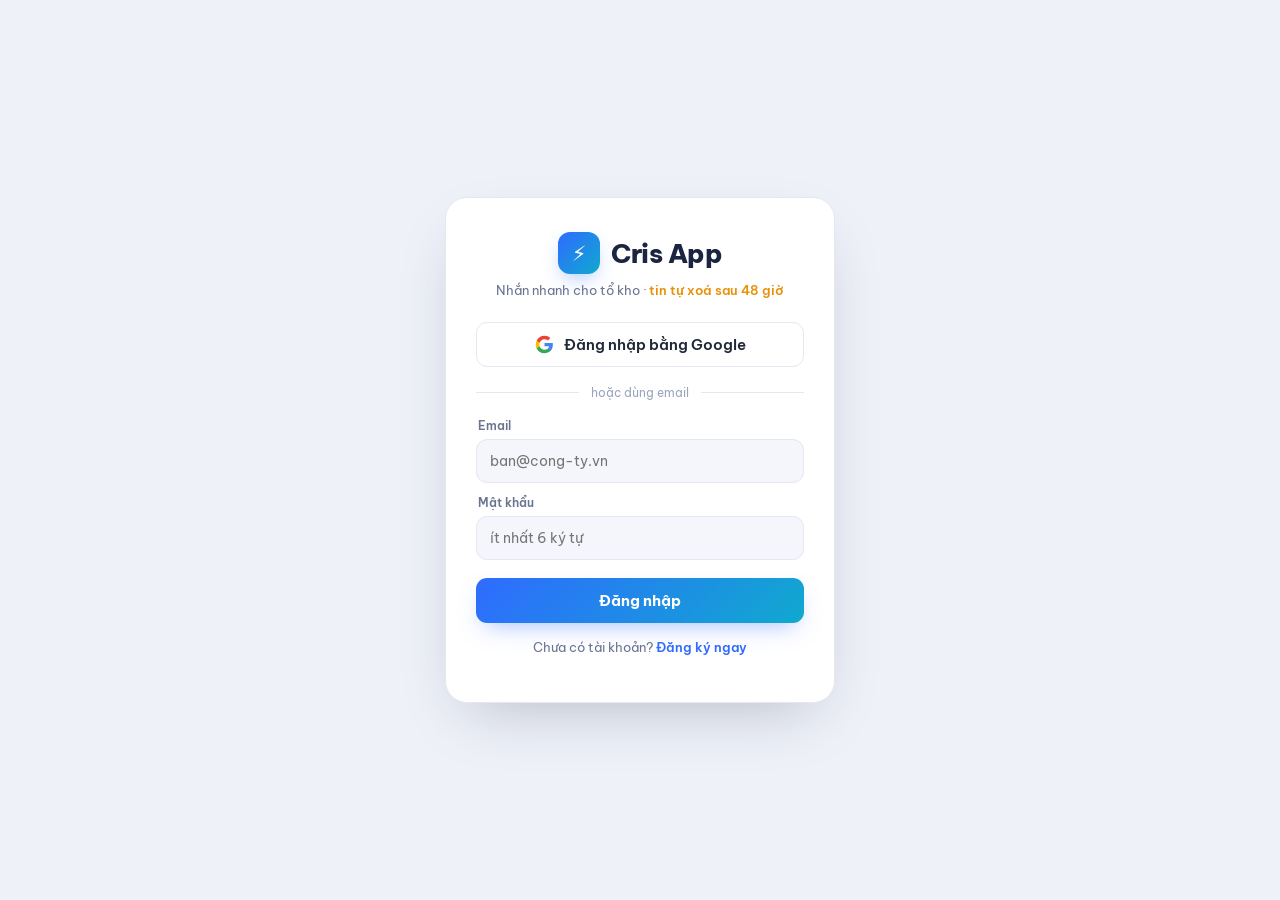
==== index.html @ d859a53b "Update index.html" ====
<!doctype html>
<html lang="vi">
<head>
<meta charset="utf-8">
<meta name="viewport" content="width=device-width, initial-scale=1, viewport-fit=cover">
<title>Cris App</title>
<link rel="preconnect" href="https://fonts.googleapis.com">
<link rel="preconnect" href="https://fonts.gstatic.com" crossorigin>
<link href="https://fonts.googleapis.com/css2?family=Be+Vietnam+Pro:wght@400;500;600;700;800&display=swap" rel="stylesheet">
<style>
:root{
  --bg:#eef1f8; --panel:#ffffff; --chat-bg:#f5f7fc; --surface:#eef2f9; --line:#e3e8f2;
  --text:#1b2440; --dim:#69748f; --faint:#9aa4bd;
  --cyan:#10a9cf; --blue:#2f6bff; --violet:#6d5cf0; --green:#1bbf86; --amber:#e8920c; --red:#e5484d; --zalo:#0068ff;
}
*{box-sizing:border-box}html,body{height:100%}
body{margin:0;background:var(--bg);color:var(--text);font-family:"Be Vietnam Pro",system-ui,sans-serif;-webkit-font-smoothing:antialiased;overflow:hidden}
button{font-family:inherit;cursor:pointer;border:none;background:none;color:inherit}input{font-family:inherit}
.bolt{width:42px;height:42px;border-radius:12px;display:grid;place-items:center;font-size:21px;background:linear-gradient(135deg,var(--blue),var(--cyan));color:#fff;font-weight:800;box-shadow:0 8px 20px -6px rgba(47,107,255,.45)}

/* LOGIN + PENDING */
.center{position:fixed;inset:0;display:grid;place-items:center;padding:24px;z-index:50}
.card{width:min(390px,100%);background:var(--panel);border:1px solid var(--line);border-radius:22px;padding:34px 30px;box-shadow:0 24px 60px -24px rgba(27,36,64,.28)}
.brand{display:flex;align-items:center;gap:11px;justify-content:center}
.brand h1{font-size:26px;font-weight:800;margin:0;letter-spacing:-.5px;color:var(--text)}
.tag{text-align:center;color:var(--dim);font-size:13px;margin:8px 0 24px}.tag b{color:var(--amber);font-weight:600}
.g-btn{width:100%;display:flex;align-items:center;justify-content:center;gap:10px;padding:12px;border-radius:11px;background:#fff;border:1px solid var(--line);color:#1f2937;font-weight:600;font-size:14.5px;transition:.12s}
.g-btn:hover{background:#f6f8fc;transform:translateY(-1px)}.g-btn svg{width:19px;height:19px}
.divider{display:flex;align-items:center;gap:12px;color:var(--faint);font-size:12px;margin:18px 0}.divider::before,.divider::after{content:"";flex:1;height:1px;background:var(--line)}
.field{margin-bottom:12px}.field label{display:block;font-size:12px;color:var(--dim);margin:0 0 6px 2px;font-weight:600}
.field input{width:100%;padding:12px 13px;border-radius:11px;background:#f4f6fb;border:1px solid var(--line);color:var(--text);font-size:14px;outline:none;transition:.15s}
.field input:focus{border-color:var(--blue);background:#fff;box-shadow:0 0 0 3px rgba(47,107,255,.14)}
.btn-primary{width:100%;padding:13px;margin-top:6px;border-radius:11px;font-weight:700;font-size:15px;color:#fff;background:linear-gradient(135deg,var(--blue),var(--cyan));box-shadow:0 10px 24px -10px rgba(47,107,255,.5);transition:.12s}.btn-primary:hover{transform:translateY(-1px)}
.switch{text-align:center;font-size:13px;color:var(--dim);margin-top:16px}.switch a{color:var(--blue);font-weight:600;cursor:pointer}
.err{background:#fdecec;border:1px solid #f6c9ca;color:#c0383c;font-size:12.5px;padding:9px 12px;border-radius:10px;margin-bottom:14px;display:none}
.hint{background:#fff6e6;border:1px solid #f3dca6;color:#9a6a00;font-size:12px;padding:9px 12px;border-radius:10px;margin-top:14px;display:none}
.pend-ic{width:62px;height:62px;border-radius:50%;margin:0 auto 14px;display:grid;place-items:center;background:#fff6e6;color:var(--amber)}.pend-ic svg{width:30px;height:30px}
.muted-btn{width:100%;padding:11px;margin-top:18px;border-radius:11px;font-weight:600;font-size:14px;color:var(--dim);background:#f4f6fb;border:1px solid var(--line)}.muted-btn:hover{color:var(--text)}

#app{display:none;height:100%}.shell{display:grid;grid-template-columns:340px 1fr;height:100%;overflow:hidden}
.list{background:var(--panel);border-right:1px solid var(--line);display:flex;flex-direction:column;min-width:0;min-height:0}
.list-head{padding:14px 16px;border-bottom:1px solid var(--line)}
.me-row{display:flex;align-items:center;gap:11px}.me-row .mid{flex:1;min-width:0}
.me-row .nm{font-weight:700;font-size:15px;white-space:nowrap;overflow:hidden;text-overflow:ellipsis;display:flex;align-items:center;gap:6px}
.me-row .em{font-size:11.5px;color:var(--faint);white-space:nowrap;overflow:hidden;text-overflow:ellipsis}
.adm-tag{font-size:9px;background:#ece9fe;color:var(--violet);padding:1px 6px;border-radius:6px;font-weight:700}
.icon-btn{position:relative;width:36px;height:36px;border-radius:10px;display:grid;place-items:center;color:var(--dim);flex:none;transition:.15s}
.icon-btn:hover{background:#eef2f9;color:var(--text)}.icon-btn svg{width:18px;height:18px}
.dot-badge{position:absolute;top:3px;right:3px;min-width:16px;height:16px;padding:0 4px;border-radius:9px;background:var(--red);color:#fff;font-size:10px;font-weight:800;display:grid;place-items:center}
.tabs{display:flex;gap:4px;margin-top:12px;background:#f1f4fa;padding:4px;border-radius:11px}
.tab{flex:1;text-align:center;padding:8px;border-radius:8px;font-size:13px;font-weight:600;color:var(--dim);transition:.15s}
.tab.on{background:#fff;color:var(--text);box-shadow:0 1px 3px rgba(27,36,64,.08)}
.new-grp{display:flex;align-items:center;justify-content:center;gap:7px;width:100%;margin-top:10px;padding:9px;border-radius:10px;font-size:13px;font-weight:600;color:var(--blue);background:#eaf0ff;transition:.15s}.new-grp:hover{background:#dbe6ff}.new-grp svg{width:15px;height:15px}
.scroll{flex:1;min-height:0;overflow-y:auto;padding:6px 8px 14px}.scroll::-webkit-scrollbar{width:8px}.scroll::-webkit-scrollbar-thumb{background:#d7deec;border-radius:8px;border:2px solid var(--panel)}
.row-item{display:flex;gap:12px;padding:11px 12px;border-radius:13px;cursor:pointer;align-items:center;transition:.12s}
.row-item:hover{background:#f1f4fa}.row-item.on{background:#eaf0ff}
.av{width:44px;height:44px;border-radius:50%;flex:none;display:grid;place-items:center;font-weight:700;font-size:15px;color:#fff;overflow:hidden}
.av.grp{border-radius:14px}.av img{width:100%;height:100%;object-fit:cover}.av.sm{width:34px;height:34px;font-size:13px}
.row-item .mid{flex:1;min-width:0}.row-item .nm{font-weight:600;font-size:14.5px;white-space:nowrap;overflow:hidden;text-overflow:ellipsis;display:flex;gap:6px;align-items:center}
.gtag{font-size:9px;color:var(--violet);background:#ece9fe;padding:1px 6px;border-radius:6px;font-weight:700}
.row-item .pv{color:var(--dim);font-size:12.5px;white-space:nowrap;overflow:hidden;text-overflow:ellipsis;margin-top:2px}
.empty-list{color:var(--faint);font-size:13px;text-align:center;padding:30px 16px;line-height:1.6}

.chat{display:flex;flex-direction:column;background:var(--chat-bg);min-width:0;min-height:0}
.chat-empty{flex:1;display:flex;flex-direction:column;align-items:center;justify-content:center;gap:14px;color:var(--faint);text-align:center;padding:20px}
.chat-empty .bolt{width:56px;height:56px;font-size:27px;opacity:.9}.chat-empty p{margin:0;max-width:300px}
.chat-head{display:flex;align-items:center;gap:13px;padding:12px 16px;border-bottom:1px solid var(--line);background:#fff}
.back{display:none;width:36px;height:36px;border-radius:10px;align-items:center;justify-content:center;color:var(--dim)}.back svg{width:20px;height:20px}
.chat-head .info{flex:1;min-width:0}.chat-head .info .nm{font-weight:700;font-size:16px;white-space:nowrap;overflow:hidden;text-overflow:ellipsis}
.chat-head .info .st{font-size:12px;color:var(--dim);white-space:nowrap;overflow:hidden;text-overflow:ellipsis}
.menu-wrap{position:relative}
.menu{position:absolute;right:0;top:44px;background:#fff;border:1px solid var(--line);border-radius:12px;padding:6px;min-width:210px;box-shadow:0 14px 40px -12px rgba(27,36,64,.25);z-index:30;display:none}
.menu.show{display:block}.menu button{display:flex;align-items:center;gap:9px;width:100%;padding:9px 11px;border-radius:9px;font-size:13.5px;color:var(--text);text-align:left}
.menu button:hover{background:#f1f4fa}.menu button.danger{color:var(--red)}.menu button.danger:hover{background:#fdecec}.menu svg{width:16px;height:16px}
.expire-banner{display:flex;align-items:center;gap:8px;justify-content:center;font-size:12px;color:#9a6a00;background:#fff6e6;border-bottom:1px solid #f3dca6;padding:7px 14px}
.expire-banner svg{width:14px;height:14px}.expire-banner b{color:var(--text);font-weight:600}
.msgs{flex:1;min-height:0;overflow-y:auto;padding:18px 22px;display:flex;flex-direction:column}
.msgs::-webkit-scrollbar{width:8px}.msgs::-webkit-scrollbar-thumb{background:#d7deec;border-radius:8px;border:2px solid var(--chat-bg)}
.m{max-width:min(560px,74%);margin-bottom:9px;display:flex;flex-direction:column}
.m.out{align-self:flex-end;align-items:flex-end}.m.in{align-self:flex-start}
.sender{font-size:11.5px;color:var(--violet);font-weight:600;margin:0 0 3px 6px}
.bubble{position:relative;padding:9px 13px 11px;border-radius:16px;font-size:14px;line-height:1.45;word-wrap:break-word;overflow:hidden;white-space:pre-wrap;max-width:100%}
.m.in .bubble{background:#fff;border:1px solid var(--line);color:var(--text);border-top-left-radius:5px}
.m.out .bubble{background:linear-gradient(135deg,var(--blue),#4a86ff);color:#fff;border-top-right-radius:5px;font-weight:500}
.bubble.media{padding:5px 5px 7px}
.msg-img{max-width:min(260px,100%);height:auto;max-height:320px;object-fit:cover;border-radius:11px;display:block;cursor:pointer}
.file-card{display:flex;align-items:center;gap:11px;min-width:200px;padding:4px 6px}
.file-card .ic{width:40px;height:40px;border-radius:11px;flex:none;display:grid;place-items:center;background:#eaf0ff;color:var(--blue)}
.m.out .file-card .ic{background:rgba(255,255,255,.2);color:#fff}.file-card .ic svg{width:20px;height:20px}
.file-card .fn{font-weight:600;font-size:13.5px;word-break:break-all}.file-card .fs{font-size:11px;opacity:.75;margin-top:1px}
.life{position:absolute;left:0;bottom:0;height:3px;width:100%;background:rgba(0,0,0,.06)}
.life i{display:block;height:100%;background:var(--cyan);transition:width 1s linear,background .4s}.m.out .life{background:rgba(255,255,255,.25)}
.meta{display:flex;align-items:center;gap:8px;margin:4px 4px 0;font-size:10.5px;color:var(--faint)}.m.out .meta{flex-direction:row-reverse}
.ttl{display:flex;align-items:center;gap:4px;font-weight:600}.ttl svg{width:11px;height:11px}.ttl.warn{color:var(--amber)}.ttl.crit{color:var(--red)}
.m-act{display:flex;gap:6px;margin:5px 4px 0}.m.out .m-act{justify-content:flex-end}
.chip{display:inline-flex;align-items:center;gap:5px;font-size:11.5px;font-weight:600;padding:5px 10px;border-radius:9px;background:#eef2f9;color:var(--dim);border:1px solid var(--line);transition:.12s}
.chip:hover{background:#e3e9f4;color:var(--text)}.chip svg{width:13px;height:13px}
.chip.zalo{background:#eaf2ff;color:var(--zalo);border-color:#cfe0ff}.chip.zalo:hover{background:#dbe9ff}
.blocked-bar{padding:14px;text-align:center;color:var(--faint);font-size:13px;border-top:1px solid var(--line);background:#fff}
.composer{padding:10px 14px 14px;border-top:1px solid var(--line);display:flex;align-items:flex-end;gap:8px;background:#fff}
.attach button{width:42px;height:42px;border-radius:11px;display:grid;place-items:center;color:var(--dim);transition:.15s}
.attach button:hover{background:#eef2f9;color:var(--blue)}.attach svg{width:21px;height:21px}
.inwrap{flex:1;background:#f4f6fb;border:1px solid var(--line);border-radius:14px;display:flex;align-items:center;padding:0 6px 0 14px;transition:.15s}
.inwrap:focus-within{border-color:var(--blue);background:#fff;box-shadow:0 0 0 3px rgba(47,107,255,.12)}
.inwrap input{flex:1;background:none;border:none;outline:none;color:var(--text);font-size:14px;padding:11px 0}.inwrap input::placeholder{color:var(--faint)}
.send{width:42px;height:42px;border-radius:12px;flex:none;display:grid;place-items:center;color:#fff;background:linear-gradient(135deg,var(--blue),var(--cyan));transition:transform .12s}.send:hover{transform:scale(1.05)}.send svg{width:20px;height:20px}

.overlay{position:fixed;inset:0;background:rgba(27,36,64,.35);backdrop-filter:blur(3px);display:none;place-items:center;z-index:60;padding:20px}.overlay.show{display:grid}
.modal{width:min(440px,100%);max-height:86vh;overflow-y:auto;background:#fff;border:1px solid var(--line);border-radius:20px;padding:24px;box-shadow:0 30px 80px -30px rgba(27,36,64,.4)}
.modal h3{margin:0 0 4px;font-size:19px;font-weight:800}.modal .sub{color:var(--dim);font-size:13px;margin:0 0 16px}
.mlabel{font-size:12px;color:var(--faint);font-weight:700;margin:16px 0 8px 2px;letter-spacing:.03em}
.pick{display:flex;flex-direction:column;gap:2px;margin:0 -6px}
.pk{display:flex;align-items:center;gap:11px;padding:8px 10px;border-radius:11px;cursor:pointer}.pk:hover{background:#f1f4fa}
.pk .mid{flex:1;min-width:0}.pk .nm{font-size:14px;font-weight:600;white-space:nowrap;overflow:hidden;text-overflow:ellipsis}.pk .sub{font-size:11px;color:var(--faint)}
.cbx{width:21px;height:21px;border-radius:7px;border:2px solid var(--line);flex:none;display:grid;place-items:center;color:#fff;transition:.15s}.cbx svg{width:13px;height:13px;opacity:0}
.pk.sel .cbx{background:var(--blue);border-color:var(--blue)}.pk.sel .cbx svg{opacity:1}
.modal-actions{display:flex;gap:10px;margin-top:20px}
.btn-ghost{flex:1;padding:12px;border-radius:11px;font-weight:600;font-size:14px;color:var(--dim);background:#f4f6fb;border:1px solid var(--line)}.btn-ghost:hover{color:var(--text)}
.btn-go{flex:1;padding:12px;border-radius:11px;font-weight:700;font-size:14px;color:#fff;background:linear-gradient(135deg,var(--blue),var(--cyan))}
.adm-row{display:flex;align-items:center;gap:11px;padding:9px 6px;border-bottom:1px solid var(--line)}
.adm-row .mid{flex:1;min-width:0}.adm-row .nm{font-size:14px;font-weight:600;display:flex;gap:6px;align-items:center}.adm-row .sub{font-size:11px;color:var(--faint)}
.pill{font-size:13px;font-weight:600;padding:6px 12px;border-radius:9px;white-space:nowrap}
.pill.lock{color:var(--red);background:#fdecec}.pill.unlock{color:var(--green);background:#e6f8f1}.pill.approve{color:#fff;background:var(--green)}
.disabled-tag{font-size:9px;background:#fdecec;color:var(--red);padding:1px 6px;border-radius:6px;font-weight:700}
.pending-tag{font-size:9px;background:#fff6e6;color:var(--amber);padding:1px 6px;border-radius:6px;font-weight:700}

#lightbox{position:fixed;inset:0;background:rgba(10,14,25,.92);display:none;place-items:center;z-index:90;padding:20px;cursor:zoom-out}
#lightbox.show{display:grid}#lightbox img{max-width:100%;max-height:86vh;border-radius:8px}
.lb-bar{position:fixed;bottom:24px;left:50%;transform:translateX(-50%);display:flex;gap:10px}
.lb-bar .chip{background:rgba(255,255,255,.14);color:#fff;border-color:rgba(255,255,255,.2);padding:9px 16px;font-size:13px}
.lb-bar .chip.zalo{background:var(--zalo);border-color:var(--zalo)}
.toast{position:fixed;bottom:24px;left:50%;transform:translateX(-50%);background:#1b2440;color:#fff;font-size:13px;padding:11px 18px;border-radius:12px;box-shadow:0 12px 30px -10px rgba(0,0,0,.4);z-index:95;opacity:0;transition:.25s;pointer-events:none}.toast.show{opacity:1;transform:translateX(-50%) translateY(-4px)}

@media (max-width:820px){.shell{grid-template-columns:1fr}.chat{display:none}body.chat-open .list{display:none}body.chat-open .chat{display:flex}.back{display:flex}.m{max-width:88%}}
@media (prefers-reduced-motion:reduce){*{transition:none!important}}
</style>
</head>
<body>

<!-- LOGIN -->
<div class="center" id="login">
  <div class="card">
    <div class="brand"><div class="bolt">⚡</div><h1>Cris App</h1></div>
    <p class="tag">Nhắn nhanh cho tổ kho · <b>tin tự xoá sau 48 giờ</b></p>
    <div class="err" id="err"></div>
    <button class="g-btn" onclick="loginGoogle()">
      <svg viewBox="0 0 24 24"><path fill="#4285F4" d="M22.56 12.25c0-.78-.07-1.53-.2-2.25H12v4.26h5.92a5.06 5.06 0 0 1-2.2 3.32v2.76h3.56c2.08-1.92 3.28-4.74 3.28-8.09z"/><path fill="#34A853" d="M12 23c2.97 0 5.46-.98 7.28-2.66l-3.56-2.76c-.98.66-2.23 1.06-3.72 1.06-2.86 0-5.29-1.93-6.16-4.53H2.18v2.84A11 11 0 0 0 12 23z"/><path fill="#FBBC05" d="M5.84 14.1a6.6 6.6 0 0 1 0-4.2V7.06H2.18a11 11 0 0 0 0 9.88l3.66-2.84z"/><path fill="#EA4335" d="M12 5.38c1.62 0 3.06.56 4.21 1.64l3.15-3.15C17.45 2.09 14.97 1 12 1A11 11 0 0 0 2.18 7.06l3.66 2.84C6.71 7.31 9.14 5.38 12 5.38z"/></svg>
      Đăng nhập bằng Google</button>
    <div class="divider">hoặc dùng email</div>
    <div class="field" id="nameField" style="display:none"><label>Tên hiển thị</label><input id="dname" placeholder="VD: Cris Nguyễn"></div>
    <div class="field"><label>Email</label><input id="email" type="email" placeholder="ban@cong-ty.vn"></div>
    <div class="field"><label>Mật khẩu</label><input id="pass" type="password" placeholder="ít nhất 6 ký tự"></div>
    <button class="btn-primary" id="emailBtn" onclick="loginEmail()">Đăng nhập</button>
    <p class="switch" id="switchTxt">Chưa có tài khoản? <a onclick="toggleMode()">Đăng ký ngay</a></p>
    <div class="hint" id="hint"></div>
  </div>
</div>

<!-- PENDING -->
<div class="center" id="pending" style="display:none">
  <div class="card" style="text-align:center">
    <div class="pend-ic"><svg viewBox="0 0 24 24" fill="none" stroke="currentColor" stroke-width="2"><circle cx="12" cy="12" r="9"/><path d="M12 7v5l3 2"/></svg></div>
    <h1 style="font-size:21px;margin:0 0 6px">Đang chờ duyệt</h1>
    <p style="color:var(--dim);font-size:13.5px;margin:0;line-height:1.6">Tài khoản <b id="pendEmail"></b> đã đăng ký thành công.<br>Vui lòng đợi quản trị viên duyệt để bắt đầu sử dụng. Trang sẽ tự mở khi được duyệt.</p>
    <button class="muted-btn" onclick="doLogout()">Đăng xuất</button>
  </div>
</div>

<!-- APP -->
<div id="app">
  <div class="shell">
    <div class="list">
      <div class="list-head">
        <div class="me-row">
          <div class="av sm" id="meAv"></div>
          <div class="mid"><div class="nm" id="meName">…</div><div class="em" id="meEmail"></div></div>
          <button class="icon-btn" id="admBtn" title="Quản trị" style="display:none" onclick="openAdmin()"><svg fill="none" stroke="currentColor" stroke-width="2" viewBox="0 0 24 24"><path d="M12 22s8-4 8-10V5l-8-3-8 3v7c0 6 8 10 8 10z"/></svg><span class="dot-badge" id="admBadge" style="display:none">0</span></button>
          <button class="icon-btn" title="Đăng xuất" onclick="doLogout()"><svg fill="none" stroke="currentColor" stroke-width="2" viewBox="0 0 24 24"><path d="M9 21H5a2 2 0 0 1-2-2V5a2 2 0 0 1 2-2h4"/><path d="m16 17 5-5-5-5M21 12H9"/></svg></button>
        </div>
        <div class="tabs"><div class="tab on" id="tab-chats" onclick="setTab('chats')">Trò chuyện</div><div class="tab" id="tab-people" onclick="setTab('people')">Mọi người</div></div>
        <button class="new-grp" onclick="openGroupModal()"><svg fill="none" stroke="currentColor" stroke-width="2.2" viewBox="0 0 24 24"><path d="M12 5v14M5 12h14"/></svg>Tạo nhóm</button>
      </div>
      <div class="scroll" id="listBody"></div>
    </div>
    <div class="chat" id="chatPane">
      <div class="chat-empty"><div class="bolt">⚡</div><p>Chọn một cuộc trò chuyện hoặc một người để bắt đầu. Mọi tin nhắn tự xoá sau 48 giờ.</p></div>
    </div>
  </div>
</div>

<div class="overlay" id="groupModal"><div class="modal">
  <h3>Tạo nhóm mới</h3><p class="sub">Nhóm và thành viên được giữ lại — chỉ tin nhắn tự xoá sau 48h.</p>
  <div class="field"><label style="font-size:12px;color:var(--dim);margin-bottom:6px;display:block">Tên nhóm</label><input id="gName" placeholder="VD: Tổ FG — Ca ngày"></div>
  <div class="mlabel">THÊM THÀNH VIÊN</div><div class="pick" id="gPick"></div>
  <div class="modal-actions"><button class="btn-ghost" onclick="closeModal('groupModal')">Huỷ</button><button class="btn-go" onclick="createGroup()">Tạo nhóm</button></div>
</div></div>

<div class="overlay" id="adminModal"><div class="modal">
  <h3>Quản trị người dùng</h3><p class="sub">Duyệt tài khoản mới, khoá/mở khoá để chặn truy cập (tiết kiệm chi phí).</p>
  <div id="admPendingWrap"></div>
  <div class="mlabel">TẤT CẢ NGƯỜI DÙNG</div>
  <div id="admList"></div>
  <div class="modal-actions"><button class="btn-ghost" onclick="closeModal('adminModal')">Đóng</button></div>
</div></div>

<div id="lightbox" onclick="if(event.target.id==='lightbox')this.classList.remove('show')">
  <img id="lbImg" src="">
  <div class="lb-bar"><button class="chip" onclick="saveMedia(lbId)"><svg viewBox="0 0 24 24" fill="none" stroke="currentColor" stroke-width="2"><path d="M21 15v4a2 2 0 0 1-2 2H5a2 2 0 0 1-2-2v-4M7 10l5 5 5-5M12 15V3"/></svg>Lưu</button>
  <button class="chip zalo" onclick="shareZalo(lbId)"><svg viewBox="0 0 24 24" fill="none" stroke="currentColor" stroke-width="2"><path d="M4 12v8a2 2 0 0 0 2 2h12a2 2 0 0 0 2-2v-8M16 6l-4-4-4 4M12 2v13"/></svg>Chia sẻ Zalo</button></div>
</div>
<div class="toast" id="toast"></div>
<input type="file" id="fileInput" accept="image/*,.pdf,.doc,.docx,.xls,.xlsx,.txt,.zip" style="display:none">
<input type="file" id="imgInput" accept="image/*" style="display:none">

<script type="module">
import { initializeApp } from "https://www.gstatic.com/firebasejs/10.12.2/firebase-app.js";
import { getAuth, onAuthStateChanged, GoogleAuthProvider, signInWithPopup,
  signInWithEmailAndPassword, createUserWithEmailAndPassword, updateProfile, signOut }
  from "https://www.gstatic.com/firebasejs/10.12.2/firebase-auth.js";
import { getFirestore, doc, setDoc, getDoc, getDocs, updateDoc, deleteDoc, collection, query, where,
  orderBy, onSnapshot, addDoc, serverTimestamp, Timestamp, arrayUnion, arrayRemove, writeBatch }
  from "https://www.gstatic.com/firebasejs/10.12.2/firebase-firestore.js";
import { getStorage, ref, uploadBytes, getDownloadURL }
  from "https://www.gstatic.com/firebasejs/10.12.2/firebase-storage.js";

const firebaseConfig = {
  apiKey: "AIzaSyDE21oV0RSw3KMF-lz1rWA4FZ3llEITpqI",
  authDomain: "cris-app-chat.firebaseapp.com",
  projectId: "cris-app-chat",
  storageBucket: "cris-app-chat.firebasestorage.app",
  messagingSenderId: "524052766303",
  appId: "1:524052766303:web:57765373ca6e8d500605ea"
};
const app=initializeApp(firebaseConfig), auth=getAuth(app), db=getFirestore(app), storage=getStorage(app);
const H48=48*3600*1000, MAX_FILE=25*1024*1024;

let me=null, usersMap={}, myUsers=[], myRooms=[], activeRoom=null;
let unsubMsgs=null, unsubUsers=null, unsubRooms=null, currentMsgs=[], tab="chats";
window.lbId=null;

const $=id=>document.getElementById(id);
const pal=["#2f6bff","#6d5cf0","#1bbf86","#e8920c","#e5709a","#10a9cf","#f0935a","#7a5cf0"];
const colorFor=n=>pal[[...(n||"?")].reduce((a,c)=>a+c.charCodeAt(0),0)%pal.length];
const initials=n=>(n||"?").trim().split(/\s+/).slice(-2).map(w=>w[0]).join("").toUpperCase().slice(0,2);
const esc=s=>(s||"").replace(/[&<>"]/g,c=>({"&":"&amp;","<":"&lt;",">":"&gt;",'"':"&quot;"}[c]));
function avatar(u,cls=""){if(!u)return `<div class="av ${cls}" style="background:#aab">?</div>`;
  const c=colorFor(u.name||u.email);
  if(u.photoURL)return `<div class="av ${cls}"><img src="${u.photoURL}" referrerpolicy="no-referrer"></div>`;
  return `<div class="av ${cls}" style="background:linear-gradient(135deg,${c},${c}cc)">${initials(u.name||u.email)}</div>`;}
function grpAvatar(name,cls=""){const c=colorFor(name);return `<div class="av grp ${cls}" style="background:linear-gradient(135deg,${c},${c}cc)">#</div>`;}
const roomId=(a,b)=>[a,b].sort().join("__");
const fmtSize=b=>b<1024?b+" B":b<1048576?(b/1024).toFixed(0)+" KB":(b/1048576).toFixed(1)+" MB";
function toast(m){const t=$("toast");t.textContent=m;t.classList.add("show");setTimeout(()=>t.classList.remove("show"),2800);}
const clock=`<svg viewBox="0 0 24 24" fill="none" stroke="currentColor" stroke-width="2.4"><circle cx="12" cy="12" r="9"/><path d="M12 7v5l3 2"/></svg>`;
function remain(ms){const left=ms-Date.now();const pct=Math.max(0,Math.min(100,left/H48*100));
  const h=Math.max(0,Math.floor(left/3600000)),m=Math.max(0,Math.floor((left%3600000)/60000));
  let lv="ok";if(pct<15)lv="crit";else if(pct<45)lv="warn";
  return {pct,lv,label:left<=0?"đã xoá":(h>0?h+"h ":"")+String(m).padStart(2,"0")+"m"};}

/* ---------- auth ---------- */
let signupMode=false;
window.toggleMode=()=>{signupMode=!signupMode;
  $("nameField").style.display=signupMode?"block":"none";$("emailBtn").textContent=signupMode?"Đăng ký":"Đăng nhập";
  $("switchTxt").innerHTML=signupMode?'Đã có tài khoản? <a onclick="toggleMode()">Đăng nhập</a>':'Chưa có tài khoản? <a onclick="toggleMode()">Đăng ký ngay</a>';
  $("err").style.display="none";};
function showErr(e){const m={"auth/invalid-email":"Email không hợp lệ.","auth/missing-password":"Hãy nhập mật khẩu.",
  "auth/weak-password":"Mật khẩu cần ít nhất 6 ký tự.","auth/email-already-in-use":"Email đã có tài khoản, hãy đăng nhập.",
  "auth/invalid-credential":"Sai email hoặc mật khẩu.","auth/user-not-found":"Chưa có tài khoản này."}[e.code]||e.message;
  const el=$("err");el.textContent=m;el.style.display="block";}
window.loginGoogle=async()=>{try{await signInWithPopup(auth,new GoogleAuthProvider());}
  catch(e){if(e.code==="auth/unauthorized-domain"){const h=$("hint");h.style.display="block";
    h.innerHTML="Nút Google cần domain được whitelist. Giờ cứ test bằng <b>Email/Password</b> nhé.";}else showErr(e);}};
window.loginEmail=async()=>{$("err").style.display="none";const email=$("email").value.trim(),pass=$("pass").value;
  try{if(signupMode){const name=$("dname").value.trim()||email.split("@")[0];
      const cred=await createUserWithEmailAndPassword(auth,email,pass);await updateProfile(cred.user,{displayName:name});await saveUser(cred.user,name);
    }else await signInWithEmailAndPassword(auth,email,pass);}catch(e){showErr(e);}};
window.doLogout=()=>signOut(auth);

// Tạo doc lần đầu = pending; lần sau chỉ cập nhật hồ sơ, KHÔNG đụng status/isAdmin/disabled
async function saveUser(u,name){
  const refU=doc(db,"users",u.uid);const snap=await getDoc(refU);
  if(!snap.exists()){
    await setDoc(refU,{uid:u.uid,name:name||u.displayName||u.email.split("@")[0],email:u.email,
      photoURL:u.photoURL||null,status:"pending",isAdmin:false,disabled:false,blocked:[],
      createdAt:serverTimestamp(),lastSeen:serverTimestamp()});
  }else{
    await updateDoc(refU,{name:name||u.displayName||snap.data().name,photoURL:u.photoURL||snap.data().photoURL||null,lastSeen:serverTimestamp()});
  }
}

onAuthStateChanged(auth,async(u)=>{
  if(u){try{await saveUser(u);}catch(e){}
    me={uid:u.uid,name:u.displayName||u.email.split("@")[0],email:u.email,photoURL:u.photoURL,blocked:[],isAdmin:false,status:"pending"};
    listenUsers();listenRooms();
  }else{[unsubMsgs,unsubUsers,unsubRooms].forEach(f=>f&&f());me=null;activeRoom=null;
    $("app").style.display="none";$("pending").style.display="none";$("login").style.display="grid";}
});

function gate(){ // quyết định hiện màn nào
  const approved=me.isAdmin||me.status==="approved";
  if(!approved){
    $("login").style.display="none";$("app").style.display="none";
    $("pendEmail").textContent=me.email;$("pending").style.display="grid";return false;
  }
  $("login").style.display="none";$("pending").style.display="none";$("app").style.display="block";
  return true;
}

/* ---------- users ---------- */
function listenUsers(){unsubUsers&&unsubUsers();
  unsubUsers=onSnapshot(collection(db,"users"),snap=>{
    usersMap={};snap.docs.forEach(d=>usersMap[d.id]=d.data());
    const mine=usersMap[me.uid];
    if(mine){me.blocked=mine.blocked||[];me.isAdmin=mine.isAdmin===true;me.status=mine.status||"pending";me.name=mine.name||me.name;
      if(mine.disabled){toast("Tài khoản của bạn đã bị khoá.");signOut(auth);return;}}
    if(!gate())return;
    $("meAv").outerHTML=avatar(me,"sm").replace('class="av sm"','class="av sm" id="meAv"');
    $("meName").innerHTML=esc(me.name)+(me.isAdmin?' <span class="adm-tag">ADMIN</span>':"");
    $("meEmail").textContent=me.email;
    myUsers=snap.docs.map(d=>d.data()).filter(p=>p.uid!==me.uid);
    if(me.isAdmin){const pend=myUsers.filter(p=>(p.status||"pending")!=="approved"&&!p.disabled).length;
      $("admBtn").style.display="grid";$("admBadge").style.display=pend?"grid":"none";$("admBadge").textContent=pend;}
    else $("admBtn").style.display="none";
    if(tab==="people")renderList();
    if(activeRoom)refreshChatHeaderState();
    if($("adminModal").classList.contains("show"))renderAdmin();
  });}

/* ---------- rooms ---------- */
function listenRooms(){unsubRooms&&unsubRooms();
  const q=query(collection(db,"rooms"),where("members","array-contains",me.uid));
  unsubRooms=onSnapshot(q,snap=>{
    myRooms=snap.docs.map(d=>({id:d.id,...d.data()})).sort((a,b)=>(b.updatedAt?.toMillis?.()||0)-(a.updatedAt?.toMillis?.()||0));
    if(tab==="chats")renderList();
  },()=>{});}
function roomDisplay(r){if(r.type==="group")return {name:r.name||"Nhóm",sub:(r.members?.length||0)+" thành viên",grp:true};
  const other=usersMap[(r.members||[]).find(x=>x!==me.uid)];return {name:other?.name||other?.email||"Người dùng",sub:other?.email||"",u:other};}

/* ---------- list ---------- */
window.setTab=t=>{tab=t;$("tab-chats").classList.toggle("on",t==="chats");$("tab-people").classList.toggle("on",t==="people");renderList();};
function renderList(){const box=$("listBody");
  if(tab==="chats"){
    if(!myRooms.length){box.innerHTML=`<div class="empty-list">Chưa có cuộc trò chuyện nào.<br>Qua tab "Mọi người" để bắt đầu chat, hoặc bấm "Tạo nhóm".</div>`;return;}
    box.innerHTML=myRooms.map(r=>{const d=roomDisplay(r);const last=r.lastMessage?esc(r.lastMessage):"";
      return `<div class="row-item ${activeRoom?.id===r.id?'on':''}" onclick="openRoom('${r.id}')">${d.grp?grpAvatar(d.name):avatar(d.u)}
        <div class="mid"><div class="nm">${esc(d.name)}${d.grp?'<span class="gtag">NHÓM</span>':''}</div><div class="pv">${last||d.sub}</div></div></div>`;}).join("");
  }else{
    const list=myUsers.filter(p=>!p.disabled&&(p.status||"pending")==="approved").sort((a,b)=>(a.name||"").localeCompare(b.name||""));
    if(!list.length){box.innerHTML=`<div class="empty-list">Chưa có đồng nghiệp nào được duyệt.<br>Rủ thêm người đăng nhập (admin duyệt) để bắt đầu chat.</div>`;return;}
    box.innerHTML=list.map(p=>`<div class="row-item" onclick="openDM('${p.uid}')">${avatar(p)}
      <div class="mid"><div class="nm">${esc(p.name||p.email)}</div><div class="pv">${esc(p.email)}</div></div></div>`).join("");
  }}

/* ---------- open chat ---------- */
window.openDM=async uid=>{const rid=roomId(me.uid,uid);
  await setDoc(doc(db,"rooms",rid),{type:"dm",members:[me.uid,uid].sort(),updatedAt:serverTimestamp()},{merge:true});openRoom(rid);};
window.openRoom=async rid=>{
  let r=myRooms.find(x=>x.id===rid);
  if(!r){const s=await getDoc(doc(db,"rooms",rid));if(s.exists())r={id:rid,...s.data()};}
  if(!r)return;activeRoom=r;document.body.classList.add("chat-open");if(tab==="chats")renderList();
  const d=roomDisplay(r);const isRoomAdmin=r.owner===me.uid||me.isAdmin;
  let menu="";
  if(r.type==="dm"){menu=`<button onclick="toggleBlock()"><svg fill="none" stroke="currentColor" stroke-width="2" viewBox="0 0 24 24"><circle cx="12" cy="12" r="10"/><path d="m4.9 4.9 14.2 14.2"/></svg><span id="blockTxt">Chặn người này</span></button>
    <button class="danger" onclick="clearChat()"><svg fill="none" stroke="currentColor" stroke-width="2" viewBox="0 0 24 24"><path d="M3 6h18M8 6V4h8v2M19 6l-1 14H6L5 6"/></svg>Xoá toàn bộ tin nhắn</button>`;
  }else{menu=`<button onclick="toast('Nhóm: ${esc(d.name)} · ${r.members?.length||0} thành viên');document.getElementById('chatMenu').classList.remove('show')"><svg fill="none" stroke="currentColor" stroke-width="2" viewBox="0 0 24 24"><circle cx="12" cy="12" r="10"/><path d="M12 16v-4M12 8h.01"/></svg>Thông tin nhóm</button>`;
    if(isRoomAdmin)menu+=`<button class="danger" onclick="clearChat()"><svg fill="none" stroke="currentColor" stroke-width="2" viewBox="0 0 24 24"><path d="M3 6h18M8 6V4h8v2M19 6l-1 14H6L5 6"/></svg>Xoá toàn bộ tin nhắn</button>
      <button class="danger" onclick="deleteGroup()"><svg fill="none" stroke="currentColor" stroke-width="2" viewBox="0 0 24 24"><path d="M18 6 6 18M6 6l12 12"/></svg>Xoá nhóm</button>`;}
  $("chatPane").innerHTML=`
    <div class="chat-head">
      <button class="back" onclick="goBack()"><svg viewBox="0 0 24 24" fill="none" stroke="currentColor" stroke-width="2"><path d="m15 18-6-6 6-6"/></svg></button>
      ${d.grp?grpAvatar(d.name):avatar(d.u)}
      <div class="info"><div class="nm">${esc(d.name)}</div><div class="st">${esc(d.sub)}</div></div>
      <div class="menu-wrap"><button class="icon-btn" onclick="document.getElementById('chatMenu').classList.toggle('show')"><svg fill="none" stroke="currentColor" stroke-width="2" viewBox="0 0 24 24"><circle cx="12" cy="5" r="1.5"/><circle cx="12" cy="12" r="1.5"/><circle cx="12" cy="19" r="1.5"/></svg></button><div class="menu" id="chatMenu">${menu}</div></div>
    </div>
    <div class="expire-banner"><svg viewBox="0 0 24 24" fill="none" stroke="currentColor" stroke-width="2"><circle cx="12" cy="12" r="9"/><path d="M12 7v5l3 2"/></svg>Tin nhắn ở đây <b>tự xoá sau 48 giờ</b></div>
    <div class="msgs" id="msgs"></div><div id="composerSlot"></div>`;
  renderComposer();listenMsgs(rid);
}
window.goBack=()=>{document.body.classList.remove("chat-open");activeRoom=null;unsubMsgs&&unsubMsgs();if(tab==="chats")renderList();};

function blockState(){if(!activeRoom||activeRoom.type!=="dm")return {blocked:false};
  const otherUid=activeRoom.members.find(x=>x!==me.uid);const other=usersMap[otherUid]||{};
  return {blocked:(me.blocked||[]).includes(otherUid)||(other.blocked||[]).includes(me.uid),iBlocked:(me.blocked||[]).includes(otherUid),otherUid};}
function refreshChatHeaderState(){const bt=$("blockTxt");if(bt){const s=blockState();bt.textContent=s.iBlocked?"Bỏ chặn người này":"Chặn người này";}renderComposer();}
function renderComposer(){const slot=$("composerSlot");if(!slot)return;const s=blockState();
  if(s.blocked){slot.innerHTML=`<div class="blocked-bar">${s.iBlocked?"Bạn đã chặn người này. Bỏ chặn trong menu (•••) để nhắn lại.":"Bạn không thể nhắn tin cho người này."}</div>`;return;}
  slot.innerHTML=`<div class="composer">
    <div class="attach">
      <button title="Gửi hình" onclick="document.getElementById('imgInput').click()"><svg viewBox="0 0 24 24" fill="none" stroke="currentColor" stroke-width="2"><rect x="3" y="3" width="18" height="18" rx="3"/><circle cx="8.5" cy="8.5" r="1.6"/><path d="m21 15-5-5L5 21"/></svg></button>
      <button title="Gửi file" onclick="document.getElementById('fileInput').click()"><svg viewBox="0 0 24 24" fill="none" stroke="currentColor" stroke-width="2"><path d="m21.44 11.05-9.19 9.19a6 6 0 0 1-8.49-8.49l9.19-9.19a4 4 0 0 1 5.66 5.66l-9.2 9.19a2 2 0 0 1-2.83-2.83l8.49-8.48"/></svg></button>
    </div>
    <div class="inwrap"><input id="ci" placeholder="Nhắn tin… (dán ảnh chụp màn hình bằng Ctrl+V)" autocomplete="off"></div>
    <button class="send" onclick="sendText()"><svg viewBox="0 0 24 24" fill="none" stroke="currentColor" stroke-width="2"><path d="m22 2-7 20-4-9-9-4z"/><path d="M22 2 11 13"/></svg></button></div>`;
  const ci=$("ci");ci.addEventListener("keydown",e=>{if(e.key==="Enter")sendText();});
  ci.addEventListener("paste",e=>{const items=e.clipboardData?.items||[];for(const it of items){if(it.type.startsWith("image/")){const f=it.getAsFile();if(f){e.preventDefault();uploadAndSend(f,"image");}}}});
}

/* ---------- messages ---------- */
function listenMsgs(rid){unsubMsgs&&unsubMsgs();
  const q=query(collection(db,"rooms",rid,"messages"),orderBy("createdAt","asc"));
  unsubMsgs=onSnapshot(q,snap=>{currentMsgs=snap.docs.map(d=>({id:d.id,...d.data()}));renderMsgs();},err=>toast("Lỗi tải tin: "+err.code));}
function msgBody(m){
  if(m.type==="image")return `<img class="msg-img" src="${m.fileURL}" onclick="openLightbox('${m.id}')" loading="lazy">`;
  if(m.type==="file")return `<div class="file-card"><div class="ic"><svg viewBox="0 0 24 24" fill="none" stroke="currentColor" stroke-width="2"><path d="M14 2H6a2 2 0 0 0-2 2v16a2 2 0 0 0 2 2h12a2 2 0 0 0 2-2V8z"/><path d="M14 2v6h6"/></svg></div>
      <div><div class="fn">${esc(m.fileName||"file")}</div><div class="fs">${fmtSize(m.fileSize||0)}</div></div></div>`;
  return esc(m.text);
}
function mediaActions(m){return `<div class="m-act">
  <button class="chip" onclick="saveMedia('${m.id}')"><svg viewBox="0 0 24 24" fill="none" stroke="currentColor" stroke-width="2"><path d="M21 15v4a2 2 0 0 1-2 2H5a2 2 0 0 1-2-2v-4M7 10l5 5 5-5M12 15V3"/></svg>Lưu</button>
  <button class="chip zalo" onclick="shareZalo('${m.id}')"><svg viewBox="0 0 24 24" fill="none" stroke="currentColor" stroke-width="2"><path d="M4 12v8a2 2 0 0 0 2 2h12a2 2 0 0 0 2-2v-8M16 6l-4-4-4 4M12 2v13"/></svg>Zalo</button></div>`;}
function renderMsgs(){const box=$("msgs");if(!box)return;
  if(!currentMsgs.length){box.innerHTML=`<div style="margin:auto;color:var(--faint);font-size:13px;text-align:center">Chưa có tin nhắn.<br>Gửi lời chào đầu tiên 👋</div>`;return;}
  const isGroup=activeRoom?.type==="group";let prevFrom=null;
  box.innerHTML=currentMsgs.map(m=>{
    const out=m.from===me.uid;const media=m.type==="image"||m.type==="file";
    const exp=m.expireAt?.toMillis?.()??(Date.now()+H48);const r=remain(exp);
    const created=m.createdAt?.toMillis?.()??Date.now();const t=new Date(created);
    const bar=r.lv==="crit"?"var(--red)":r.lv==="warn"?"var(--amber)":(out?"rgba(255,255,255,.85)":"var(--cyan)");
    const showSender=isGroup&&!out&&prevFrom!==m.from;prevFrom=m.from;
    const senderName=showSender?`<div class="sender">${esc(usersMap[m.from]?.name||"?")}</div>`:"";
    return `<div class="m ${out?'out':'in'}" data-exp="${exp}">${senderName}
      <div class="bubble ${media?'media':''}">${msgBody(m)}<div class="life"><i style="width:${r.pct}%;background:${bar}"></i></div></div>
      ${media?mediaActions(m):""}
      <div class="meta"><span>${t.getHours()}:${String(t.getMinutes()).padStart(2,"0")}</span>
        <span class="ttl ${r.lv==='crit'?'crit':r.lv==='warn'?'warn':''}">${clock}${r.lv==='crit'?'sắp xoá · ':''}${r.label}</span></div></div>`;
  }).join("");
  box.scrollTop=box.scrollHeight;
}
window.openLightbox=id=>{const m=currentMsgs.find(x=>x.id===id);if(!m)return;window.lbId=id;$("lbImg").src=m.fileURL;$("lightbox").classList.add("show");};
window.saveMedia=async id=>{const m=currentMsgs.find(x=>x.id===id);if(!m)return;toast("Đang tải…");
  try{const res=await fetch(m.fileURL);const blob=await res.blob();const url=URL.createObjectURL(blob);
    const a=document.createElement("a");a.href=url;a.download=m.fileName||"cris-app-file";document.body.appendChild(a);a.click();a.remove();
    setTimeout(()=>URL.revokeObjectURL(url),5000);toast("Đã tải về máy");
  }catch(e){window.open(m.fileURL,"_blank");toast("Đã mở file — trên điện thoại nhấn giữ ảnh để lưu");}};
window.shareZalo=async id=>{const m=currentMsgs.find(x=>x.id===id);if(!m)return;const url=m.fileURL;const title=m.fileName||"Chia sẻ từ Cris App";
  try{
    if(navigator.canShare){try{const res=await fetch(url);const blob=await res.blob();
      const file=new File([blob],m.fileName||"file",{type:blob.type||"application/octet-stream"});
      if(navigator.canShare({files:[file]})){await navigator.share({files:[file],title});return;}}catch(_){}}
    if(navigator.share){await navigator.share({title,text:title,url});return;}
    await navigator.clipboard.writeText(url);toast("Đã copy link — dán vào Zalo để gửi");
  }catch(e){try{await navigator.clipboard.writeText(url);toast("Đã copy link — dán vào Zalo để gửi");}catch(_){toast("Link: "+url);}}};

async function touchRoom(rid,preview){await setDoc(doc(db,"rooms",rid),{updatedAt:serverTimestamp(),lastMessage:preview},{merge:true});}
window.sendText=async()=>{const inp=$("ci");const text=inp.value.trim();if(!text||!activeRoom)return;inp.value="";const rid=activeRoom.id;
  try{await addDoc(collection(db,"rooms",rid,"messages"),{from:me.uid,type:"text",text,createdAt:serverTimestamp(),expireAt:Timestamp.fromMillis(Date.now()+H48)});
    await touchRoom(rid,text.slice(0,40));}catch(e){toast("Không gửi được: "+e.code);inp.value=text;}};

/* ---------- nén ảnh (tiết kiệm chi phí) ---------- */
function compressImage(file){return new Promise((res,rej)=>{const img=new Image();const url=URL.createObjectURL(file);
  img.onload=()=>{URL.revokeObjectURL(url);const MAX=1280;let{width:w,height:h}=img;
    if(w>MAX||h>MAX){const s=MAX/Math.max(w,h);w=Math.round(w*s);h=Math.round(h*s);}
    const c=document.createElement("canvas");c.width=w;c.height=h;c.getContext("2d").drawImage(img,0,0,w,h);
    c.toBlob(b=>b?res(b):rej(new Error("compress")),"image/jpeg",0.82);};
  img.onerror=()=>{URL.revokeObjectURL(url);rej(new Error("load"));};img.src=url;});}
async function uploadAndSend(file,kind){if(!activeRoom)return;const rid=activeRoom.id;
  if(kind==="file"&&file.size>MAX_FILE){toast("File quá lớn (tối đa 25MB)");return;}
  toast(kind==="image"?"Đang nén & gửi ảnh…":"Đang gửi file…");
  try{let blob=file,name=file.name||"file",mime=file.type||"application/octet-stream";
    if(kind==="image"){blob=await compressImage(file);name=(file.name?file.name.replace(/\.[^.]+$/,""):"anh-chup")+".jpg";mime="image/jpeg";}
    const safe=name.replace(/[^a-zA-Z0-9._-]/g,"_");const path=`chat/${rid}/${Date.now()}_${safe}`;
    await uploadBytes(ref(storage,path),blob,{contentType:mime});const url=await getDownloadURL(ref(storage,path));
    await addDoc(collection(db,"rooms",rid,"messages"),{from:me.uid,type:kind,text:"",fileURL:url,filePath:path,fileName:name,fileSize:blob.size,mime,createdAt:serverTimestamp(),expireAt:Timestamp.fromMillis(Date.now()+H48)});
    await touchRoom(rid,kind==="image"?"📷 Hình ảnh":"📎 "+name);
  }catch(e){toast("Gửi thất bại: "+(e.code||e.message));}}
$("imgInput").addEventListener("change",e=>{const f=e.target.files[0];if(f)uploadAndSend(f,"image");e.target.value="";});
$("fileInput").addEventListener("change",e=>{const f=e.target.files[0];if(f)uploadAndSend(f,f.type.startsWith("image/")?"image":"file");e.target.value="";});

/* ---------- block ---------- */
window.toggleBlock=async()=>{const s=blockState();if(!s.otherUid)return;$("chatMenu").classList.remove("show");
  await updateDoc(doc(db,"users",me.uid),{blocked:s.iBlocked?arrayRemove(s.otherUid):arrayUnion(s.otherUid)});
  toast(s.iBlocked?"Đã bỏ chặn":"Đã chặn người này");};

/* ---------- xoá nội dung / nhóm ---------- */
async function deleteAllMessages(rid){const snap=await getDocs(collection(db,"rooms",rid,"messages"));
  let batch=writeBatch(db),n=0;for(const d of snap.docs){batch.delete(d.ref);if(++n%400===0){await batch.commit();batch=writeBatch(db);}}
  if(n%400!==0)await batch.commit();}
window.clearChat=async()=>{$("chatMenu").classList.remove("show");if(!activeRoom)return;
  if(!confirm("Xoá TOÀN BỘ tin nhắn trong cuộc trò chuyện này? Không thể khôi phục."))return;
  toast("Đang xoá…");
  try{await deleteAllMessages(activeRoom.id);}catch(e){toast("Lỗi xoá: "+(e.code||e.message));return;}
  try{await setDoc(doc(db,"rooms",activeRoom.id),{lastMessage:"",updatedAt:serverTimestamp()},{merge:true});}catch(_){}
  toast("Đã xoá toàn bộ tin nhắn");};
window.deleteGroup=async()=>{$("chatMenu").classList.remove("show");if(!activeRoom||activeRoom.type!=="group")return;
  if(!confirm('Xoá hẳn nhóm "'+(activeRoom.name||"")+'"? Tất cả tin nhắn sẽ mất, không khôi phục được.'))return;
  toast("Đang xoá nhóm…");try{await deleteAllMessages(activeRoom.id);await deleteDoc(doc(db,"rooms",activeRoom.id));goBack();toast("Đã xoá nhóm");}catch(e){toast("Lỗi xoá: "+(e.code||e.message));}};

/* ---------- group ---------- */
let gPicked=new Set();
window.openGroupModal=()=>{gPicked.clear();$("gName").value="";
  const list=myUsers.filter(p=>!p.disabled&&(p.status||"pending")==="approved");
  $("gPick").innerHTML=list.map(p=>`<div class="pk" data-uid="${p.uid}" onclick="togglePick(this)">${avatar(p,"sm")}
    <div class="mid"><div class="nm">${esc(p.name||p.email)}</div><div class="sub">${esc(p.email)}</div></div>
    <div class="cbx"><svg viewBox="0 0 24 24" fill="none" stroke="currentColor" stroke-width="3"><path d="M20 6 9 17l-5-5"/></svg></div></div>`).join("")||`<div class="empty-list">Chưa có đồng nghiệp nào để thêm.</div>`;
  $("groupModal").classList.add("show");};
window.togglePick=el=>{const u=el.dataset.uid;el.classList.toggle("sel");el.classList.contains("sel")?gPicked.add(u):gPicked.delete(u);};
window.closeModal=id=>$(id).classList.remove("show");
window.createGroup=async()=>{const name=$("gName").value.trim();if(!name)return toast("Đặt tên nhóm đã nhé");if(gPicked.size<1)return toast("Chọn ít nhất 1 thành viên");
  const members=[me.uid,...gPicked].sort();
  const r=await addDoc(collection(db,"rooms"),{type:"group",name,members,owner:me.uid,createdAt:serverTimestamp(),updatedAt:serverTimestamp(),lastMessage:"Nhóm vừa được tạo"});
  closeModal("groupModal");setTab("chats");openRoom(r.id);};

/* ---------- admin ---------- */
window.openAdmin=()=>{if(!me.isAdmin)return;renderAdmin();$("adminModal").classList.add("show");};
function renderAdmin(){
  const pend=myUsers.filter(p=>(p.status||"pending")!=="approved"&&!p.disabled);
  $("admPendingWrap").innerHTML=pend.length?`<div class="mlabel" style="color:var(--amber)">CHỜ DUYỆT (${pend.length})</div>`+
    pend.map(p=>`<div class="adm-row">${avatar(p,"sm")}<div class="mid"><div class="nm">${esc(p.name||p.email)}<span class="pending-tag">CHỜ</span></div><div class="sub">${esc(p.email)}</div></div>
      <button class="pill approve" onclick="approveUser('${p.uid}')">Duyệt</button></div>`).join(""):"";
  const all=myUsers.filter(p=>(p.status||"pending")==="approved"||p.disabled).sort((a,b)=>(a.name||"").localeCompare(b.name||""));
  $("admList").innerHTML=all.map(p=>`<div class="adm-row">${avatar(p,"sm")}
    <div class="mid"><div class="nm">${esc(p.name||p.email)}${p.disabled?'<span class="disabled-tag">ĐÃ KHOÁ</span>':''}</div><div class="sub">${esc(p.email)}</div></div>
    <button class="pill ${p.disabled?'unlock':'lock'}" onclick="toggleDisable('${p.uid}',${!p.disabled})">${p.disabled?'Mở khoá':'Khoá'}</button></div>`).join("")||`<div class="empty-list">Chưa có người dùng nào được duyệt.</div>`;
}
window.approveUser=async uid=>{try{await updateDoc(doc(db,"users",uid),{status:"approved"});toast("Đã duyệt tài khoản");}catch(e){toast("Không duyệt được: "+e.code);}};
window.toggleDisable=async(uid,val)=>{try{await updateDoc(doc(db,"users",uid),{disabled:val});toast(val?"Đã khoá tài khoản":"Đã mở khoá");}catch(e){toast("Không đổi được: "+e.code);}};

/* live countdown */
setInterval(()=>{document.querySelectorAll(".m[data-exp]").forEach(el=>{
  const r=remain(+el.dataset.exp);const out=el.classList.contains("out");
  const bar=el.querySelector(".life i");if(bar){bar.style.width=r.pct+"%";bar.style.background=r.lv==="crit"?"var(--red)":r.lv==="warn"?"var(--amber)":(out?"rgba(255,255,255,.85)":"var(--cyan)");}
  const ttl=el.querySelector(".ttl");if(ttl){ttl.className="ttl "+(r.lv==="crit"?"crit":r.lv==="warn"?"warn":"");ttl.innerHTML=clock+(r.lv==="crit"?"sắp xoá · ":"")+r.label;}});},1000);
</script>
</body>
</html>
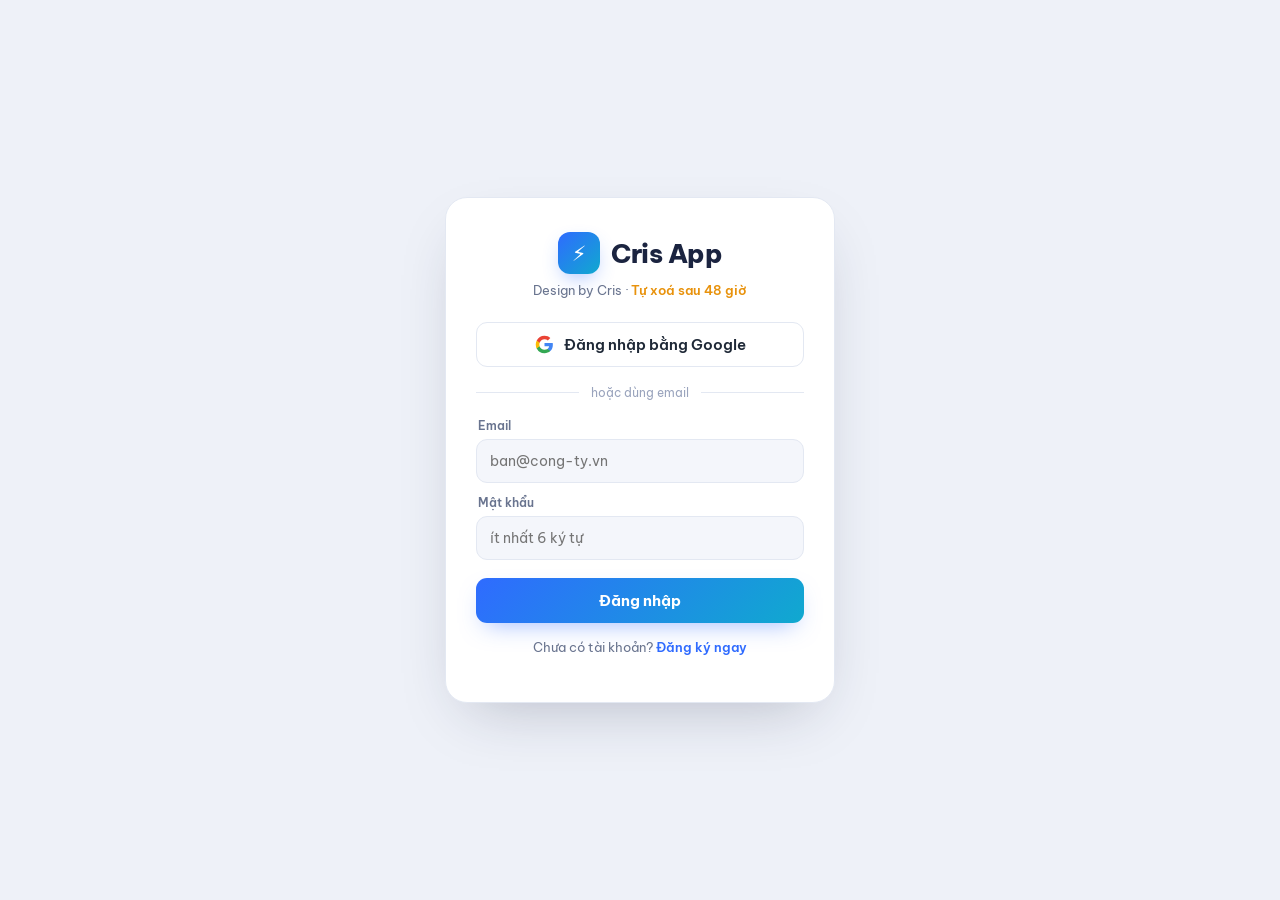
==== commit 8f3eb1e8: "Update index.html" ====
--- a/index.html
+++ b/index.html
@@ -141,7 +141,7 @@
 <div class="center" id="login">
   <div class="card">
     <div class="brand"><div class="bolt">⚡</div><h1>Cris App</h1></div>
-    <p class="tag">Nhắn nhanh cho tổ kho · <b>tin tự xoá sau 48 giờ</b></p>
+    <p class="tag">Design by Cris · <b>Tự xoá sau 48 giờ</b></p>
     <div class="err" id="err"></div>
     <button class="g-btn" onclick="loginGoogle()">
       <svg viewBox="0 0 24 24"><path fill="#4285F4" d="M22.56 12.25c0-.78-.07-1.53-.2-2.25H12v4.26h5.92a5.06 5.06 0 0 1-2.2 3.32v2.76h3.56c2.08-1.92 3.28-4.74 3.28-8.09z"/><path fill="#34A853" d="M12 23c2.97 0 5.46-.98 7.28-2.66l-3.56-2.76c-.98.66-2.23 1.06-3.72 1.06-2.86 0-5.29-1.93-6.16-4.53H2.18v2.84A11 11 0 0 0 12 23z"/><path fill="#FBBC05" d="M5.84 14.1a6.6 6.6 0 0 1 0-4.2V7.06H2.18a11 11 0 0 0 0 9.88l3.66-2.84z"/><path fill="#EA4335" d="M12 5.38c1.62 0 3.06.56 4.21 1.64l3.15-3.15C17.45 2.09 14.97 1 12 1A11 11 0 0 0 2.18 7.06l3.66 2.84C6.71 7.31 9.14 5.38 12 5.38z"/></svg>
@@ -196,7 +196,7 @@
 </div></div>
 
 <div class="overlay" id="adminModal"><div class="modal">
-  <h3>Quản trị người dùng</h3><p class="sub">Duyệt tài khoản mới, khoá/mở khoá để chặn truy cập (tiết kiệm chi phí).</p>
+  <h3>Quản trị người dùng</h3><p class="sub">Duyệt tài khoản mới, khoá/mở khoá để chặn truy cập.</p>
   <div id="admPendingWrap"></div>
   <div class="mlabel">TẤT CẢ NGƯỜI DÙNG</div>
   <div id="admList"></div>
@@ -389,7 +389,7 @@
       <button title="Gửi hình" onclick="document.getElementById('imgInput').click()"><svg viewBox="0 0 24 24" fill="none" stroke="currentColor" stroke-width="2"><rect x="3" y="3" width="18" height="18" rx="3"/><circle cx="8.5" cy="8.5" r="1.6"/><path d="m21 15-5-5L5 21"/></svg></button>
       <button title="Gửi file" onclick="document.getElementById('fileInput').click()"><svg viewBox="0 0 24 24" fill="none" stroke="currentColor" stroke-width="2"><path d="m21.44 11.05-9.19 9.19a6 6 0 0 1-8.49-8.49l9.19-9.19a4 4 0 0 1 5.66 5.66l-9.2 9.19a2 2 0 0 1-2.83-2.83l8.49-8.48"/></svg></button>
     </div>
-    <div class="inwrap"><input id="ci" placeholder="Nhắn tin… (dán ảnh chụp màn hình bằng Ctrl+V)" autocomplete="off"></div>
+    <div class="inwrap"><input id="ci" placeholder="Nhắn tin… " autocomplete="off"></div>
     <button class="send" onclick="sendText()"><svg viewBox="0 0 24 24" fill="none" stroke="currentColor" stroke-width="2"><path d="m22 2-7 20-4-9-9-4z"/><path d="M22 2 11 13"/></svg></button></div>`;
   const ci=$("ci");ci.addEventListener("keydown",e=>{if(e.key==="Enter")sendText();});
   ci.addEventListener("paste",e=>{const items=e.clipboardData?.items||[];for(const it of items){if(it.type.startsWith("image/")){const f=it.getAsFile();if(f){e.preventDefault();uploadAndSend(f,"image");}}}});
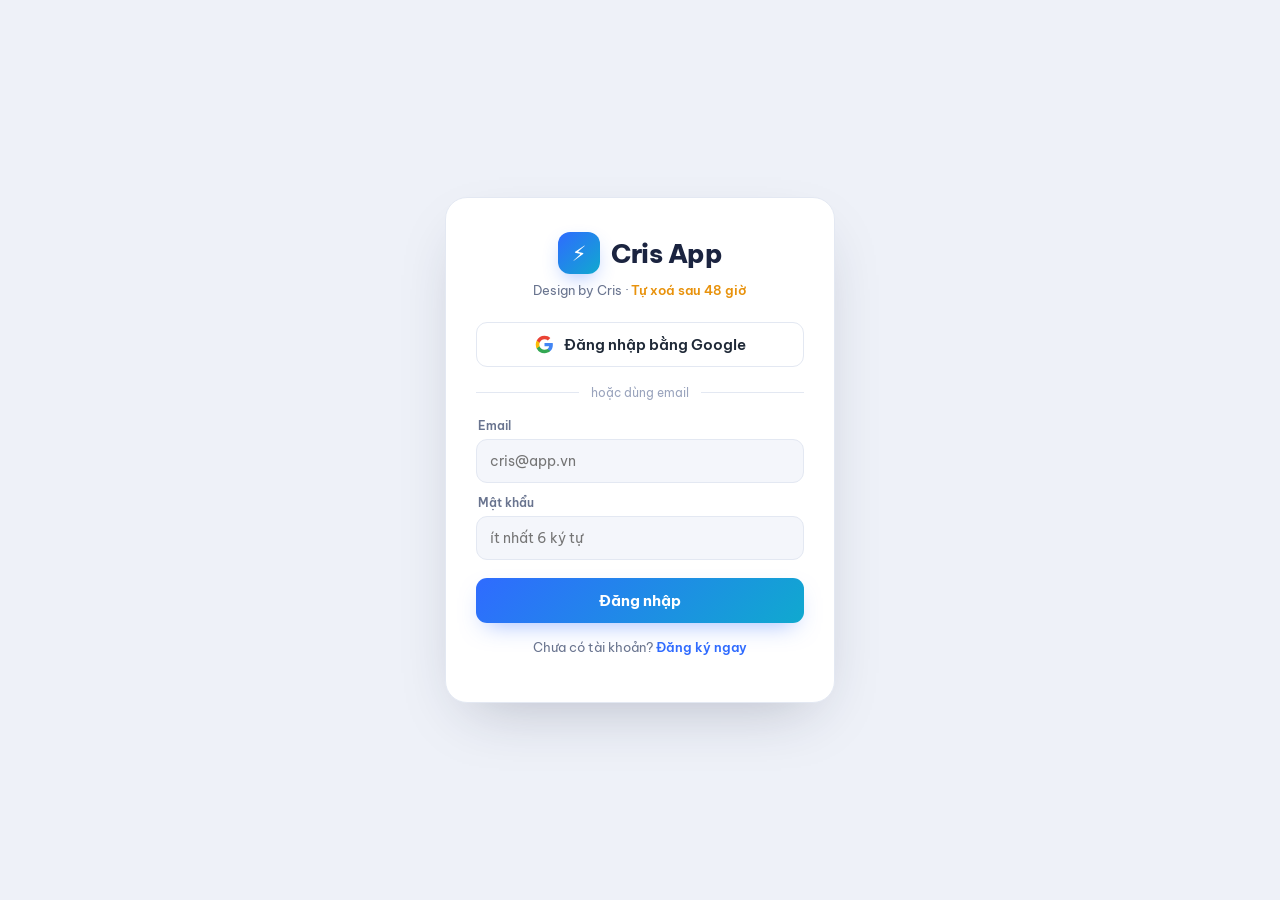
==== commit 1aafd700: "Update index.html" ====
--- a/index.html
+++ b/index.html
@@ -148,7 +148,7 @@
       Đăng nhập bằng Google</button>
     <div class="divider">hoặc dùng email</div>
     <div class="field" id="nameField" style="display:none"><label>Tên hiển thị</label><input id="dname" placeholder="VD: Cris Nguyễn"></div>
-    <div class="field"><label>Email</label><input id="email" type="email" placeholder="ban@cong-ty.vn"></div>
+    <div class="field"><label>Email</label><input id="email" type="email" placeholder="cris@app.vn"></div>
     <div class="field"><label>Mật khẩu</label><input id="pass" type="password" placeholder="ít nhất 6 ký tự"></div>
     <button class="btn-primary" id="emailBtn" onclick="loginEmail()">Đăng nhập</button>
     <p class="switch" id="switchTxt">Chưa có tài khoản? <a onclick="toggleMode()">Đăng ký ngay</a></p>
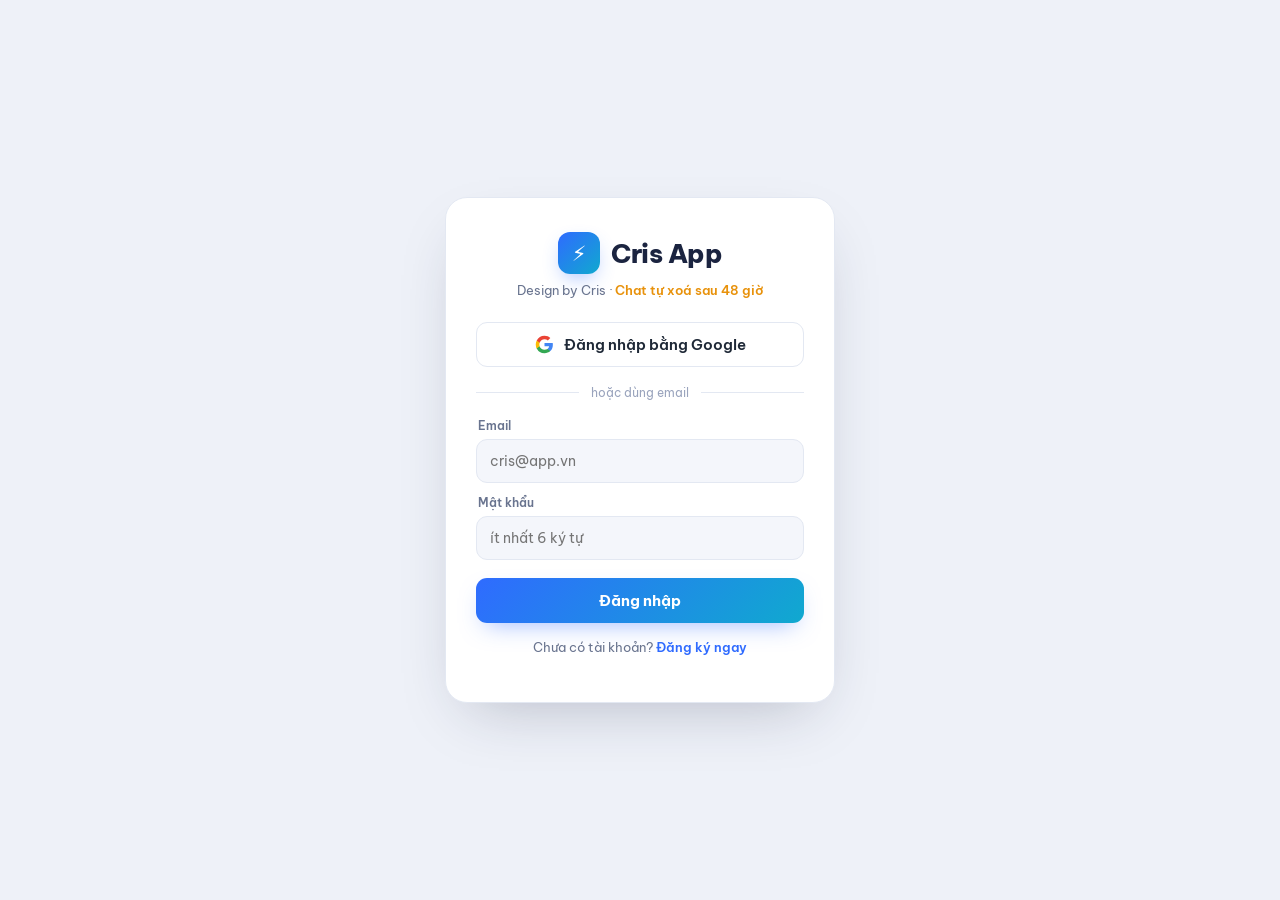
==== commit 93008496: "update app" ====
--- a/index.html
+++ b/index.html
@@ -4,83 +4,104 @@
 <meta charset="utf-8">
 <meta name="viewport" content="width=device-width, initial-scale=1, viewport-fit=cover">
 <title>Cris App</title>
+<link rel="manifest" href="./manifest.json">
+<meta name="apple-mobile-web-app-capable" content="yes">
+<meta name="mobile-web-app-capable" content="yes">
+<meta name="apple-mobile-web-app-title" content="Cris App">
+<meta name="theme-color" content="#2f6bff">
+<link rel="apple-touch-icon" href="./icons/apple-touch-icon.png">
 <link rel="preconnect" href="https://fonts.googleapis.com">
 <link rel="preconnect" href="https://fonts.gstatic.com" crossorigin>
 <link href="https://fonts.googleapis.com/css2?family=Be+Vietnam+Pro:wght@400;500;600;700;800&display=swap" rel="stylesheet">
 <style>
 :root{
-  --bg:#eef1f8; --panel:#ffffff; --chat-bg:#f5f7fc; --surface:#eef2f9; --line:#e3e8f2;
+  --bg:#eef1f8; --panel:#fff; --chat-bg:#f5f7fc; --line:#e3e8f2;
   --text:#1b2440; --dim:#69748f; --faint:#9aa4bd;
   --cyan:#10a9cf; --blue:#2f6bff; --violet:#6d5cf0; --green:#1bbf86; --amber:#e8920c; --red:#e5484d; --zalo:#0068ff;
+  --safe-b:env(safe-area-inset-bottom,0px);
 }
 *{box-sizing:border-box}html,body{height:100%}
 body{margin:0;background:var(--bg);color:var(--text);font-family:"Be Vietnam Pro",system-ui,sans-serif;-webkit-font-smoothing:antialiased;overflow:hidden}
-button{font-family:inherit;cursor:pointer;border:none;background:none;color:inherit}input{font-family:inherit}
+button{font-family:inherit;cursor:pointer;border:none;background:none;color:inherit}input,textarea,select{font-family:inherit}
 .bolt{width:42px;height:42px;border-radius:12px;display:grid;place-items:center;font-size:21px;background:linear-gradient(135deg,var(--blue),var(--cyan));color:#fff;font-weight:800;box-shadow:0 8px 20px -6px rgba(47,107,255,.45)}
 
-/* LOGIN + PENDING */
-.center{position:fixed;inset:0;display:grid;place-items:center;padding:24px;z-index:50}
+/* ── LOGIN / PENDING ── */
+.center{position:fixed;inset:0;display:grid;place-items:center;padding:24px;z-index:50;overflow-y:auto}
 .card{width:min(390px,100%);background:var(--panel);border:1px solid var(--line);border-radius:22px;padding:34px 30px;box-shadow:0 24px 60px -24px rgba(27,36,64,.28)}
 .brand{display:flex;align-items:center;gap:11px;justify-content:center}
-.brand h1{font-size:26px;font-weight:800;margin:0;letter-spacing:-.5px;color:var(--text)}
+.brand h1{font-size:26px;font-weight:800;margin:0;letter-spacing:-.5px}
 .tag{text-align:center;color:var(--dim);font-size:13px;margin:8px 0 24px}.tag b{color:var(--amber);font-weight:600}
-.g-btn{width:100%;display:flex;align-items:center;justify-content:center;gap:10px;padding:12px;border-radius:11px;background:#fff;border:1px solid var(--line);color:#1f2937;font-weight:600;font-size:14.5px;transition:.12s}
-.g-btn:hover{background:#f6f8fc;transform:translateY(-1px)}.g-btn svg{width:19px;height:19px}
+.g-btn{width:100%;display:flex;align-items:center;justify-content:center;gap:10px;padding:12px;border-radius:11px;background:#fff;border:1px solid var(--line);color:#1f2937;font-weight:600;font-size:14.5px}
+.g-btn:hover{background:#f6f8fc}.g-btn svg{width:19px;height:19px}
 .divider{display:flex;align-items:center;gap:12px;color:var(--faint);font-size:12px;margin:18px 0}.divider::before,.divider::after{content:"";flex:1;height:1px;background:var(--line)}
 .field{margin-bottom:12px}.field label{display:block;font-size:12px;color:var(--dim);margin:0 0 6px 2px;font-weight:600}
-.field input{width:100%;padding:12px 13px;border-radius:11px;background:#f4f6fb;border:1px solid var(--line);color:var(--text);font-size:14px;outline:none;transition:.15s}
-.field input:focus{border-color:var(--blue);background:#fff;box-shadow:0 0 0 3px rgba(47,107,255,.14)}
-.btn-primary{width:100%;padding:13px;margin-top:6px;border-radius:11px;font-weight:700;font-size:15px;color:#fff;background:linear-gradient(135deg,var(--blue),var(--cyan));box-shadow:0 10px 24px -10px rgba(47,107,255,.5);transition:.12s}.btn-primary:hover{transform:translateY(-1px)}
+.field input,.field textarea,.field select{width:100%;padding:12px 13px;border-radius:11px;background:#f4f6fb;border:1px solid var(--line);color:var(--text);font-size:14px;outline:none}
+.field input:focus,.field textarea:focus{border-color:var(--blue);background:#fff;box-shadow:0 0 0 3px rgba(47,107,255,.14)}
+.btn-primary{width:100%;padding:13px;margin-top:6px;border-radius:11px;font-weight:700;font-size:15px;color:#fff;background:linear-gradient(135deg,var(--blue),var(--cyan));box-shadow:0 10px 24px -10px rgba(47,107,255,.5)}
 .switch{text-align:center;font-size:13px;color:var(--dim);margin-top:16px}.switch a{color:var(--blue);font-weight:600;cursor:pointer}
 .err{background:#fdecec;border:1px solid #f6c9ca;color:#c0383c;font-size:12.5px;padding:9px 12px;border-radius:10px;margin-bottom:14px;display:none}
 .hint{background:#fff6e6;border:1px solid #f3dca6;color:#9a6a00;font-size:12px;padding:9px 12px;border-radius:10px;margin-top:14px;display:none}
 .pend-ic{width:62px;height:62px;border-radius:50%;margin:0 auto 14px;display:grid;place-items:center;background:#fff6e6;color:var(--amber)}.pend-ic svg{width:30px;height:30px}
-.muted-btn{width:100%;padding:11px;margin-top:18px;border-radius:11px;font-weight:600;font-size:14px;color:var(--dim);background:#f4f6fb;border:1px solid var(--line)}.muted-btn:hover{color:var(--text)}
-
-#app{display:none;height:100%}.shell{display:grid;grid-template-columns:340px 1fr;height:100%;overflow:hidden}
+.muted-btn{width:100%;padding:11px;margin-top:18px;border-radius:11px;font-weight:600;font-size:14px;color:var(--dim);background:#f4f6fb;border:1px solid var(--line)}
+
+/* ── KHUNG APP ── */
+#app{display:none;height:100%;flex-direction:column}
+.body-area{flex:1;min-height:0;display:flex}
+.nav{display:flex;border-top:1px solid var(--line);background:#fff;padding-bottom:var(--safe-b);flex:none}
+.nav button{flex:1;padding:9px 0 8px;display:flex;flex-direction:column;align-items:center;gap:3px;color:var(--faint);font-size:11px;font-weight:600;position:relative}
+.nav button svg{width:22px;height:22px}
+.nav button.on{color:var(--blue)}
+.nav .ndot{position:absolute;top:5px;right:calc(50% - 20px);min-width:17px;height:17px;padding:0 4px;border-radius:9px;background:var(--red);color:#fff;font-size:10px;font-weight:800;display:grid;place-items:center}
+
+.shell{display:grid;grid-template-columns:340px 1fr;flex:1;min-height:0;width:100%}
 .list{background:var(--panel);border-right:1px solid var(--line);display:flex;flex-direction:column;min-width:0;min-height:0}
 .list-head{padding:14px 16px;border-bottom:1px solid var(--line)}
 .me-row{display:flex;align-items:center;gap:11px}.me-row .mid{flex:1;min-width:0}
 .me-row .nm{font-weight:700;font-size:15px;white-space:nowrap;overflow:hidden;text-overflow:ellipsis;display:flex;align-items:center;gap:6px}
 .me-row .em{font-size:11.5px;color:var(--faint);white-space:nowrap;overflow:hidden;text-overflow:ellipsis}
 .adm-tag{font-size:9px;background:#ece9fe;color:var(--violet);padding:1px 6px;border-radius:6px;font-weight:700}
-.icon-btn{position:relative;width:36px;height:36px;border-radius:10px;display:grid;place-items:center;color:var(--dim);flex:none;transition:.15s}
+.icon-btn{position:relative;width:36px;height:36px;border-radius:10px;display:grid;place-items:center;color:var(--dim);flex:none}
 .icon-btn:hover{background:#eef2f9;color:var(--text)}.icon-btn svg{width:18px;height:18px}
 .dot-badge{position:absolute;top:3px;right:3px;min-width:16px;height:16px;padding:0 4px;border-radius:9px;background:var(--red);color:#fff;font-size:10px;font-weight:800;display:grid;place-items:center}
 .tabs{display:flex;gap:4px;margin-top:12px;background:#f1f4fa;padding:4px;border-radius:11px}
-.tab{flex:1;text-align:center;padding:8px;border-radius:8px;font-size:13px;font-weight:600;color:var(--dim);transition:.15s}
+.tab{flex:1;text-align:center;padding:8px;border-radius:8px;font-size:13px;font-weight:600;color:var(--dim)}
 .tab.on{background:#fff;color:var(--text);box-shadow:0 1px 3px rgba(27,36,64,.08)}
-.new-grp{display:flex;align-items:center;justify-content:center;gap:7px;width:100%;margin-top:10px;padding:9px;border-radius:10px;font-size:13px;font-weight:600;color:var(--blue);background:#eaf0ff;transition:.15s}.new-grp:hover{background:#dbe6ff}.new-grp svg{width:15px;height:15px}
-.scroll{flex:1;min-height:0;overflow-y:auto;padding:6px 8px 14px}.scroll::-webkit-scrollbar{width:8px}.scroll::-webkit-scrollbar-thumb{background:#d7deec;border-radius:8px;border:2px solid var(--panel)}
-.row-item{display:flex;gap:12px;padding:11px 12px;border-radius:13px;cursor:pointer;align-items:center;transition:.12s}
+.new-grp{display:flex;align-items:center;justify-content:center;gap:7px;width:100%;margin-top:10px;padding:9px;border-radius:10px;font-size:13px;font-weight:600;color:var(--blue);background:#eaf0ff}.new-grp svg{width:15px;height:15px}
+.scroll{flex:1;min-height:0;overflow-y:auto;padding:6px 8px 14px;-webkit-overflow-scrolling:touch}
+.scroll::-webkit-scrollbar{width:8px}.scroll::-webkit-scrollbar-thumb{background:#d7deec;border-radius:8px;border:2px solid var(--panel)}
+.row-item{display:flex;gap:12px;padding:11px 12px;border-radius:13px;cursor:pointer;align-items:center}
 .row-item:hover{background:#f1f4fa}.row-item.on{background:#eaf0ff}
 .av{width:44px;height:44px;border-radius:50%;flex:none;display:grid;place-items:center;font-weight:700;font-size:15px;color:#fff;overflow:hidden}
 .av.grp{border-radius:14px}.av img{width:100%;height:100%;object-fit:cover}.av.sm{width:34px;height:34px;font-size:13px}
-.row-item .mid{flex:1;min-width:0}.row-item .nm{font-weight:600;font-size:14.5px;white-space:nowrap;overflow:hidden;text-overflow:ellipsis;display:flex;gap:6px;align-items:center}
+.row-item .mid{flex:1;min-width:0}
+.row-item .nm{font-weight:600;font-size:14.5px;white-space:nowrap;overflow:hidden;text-overflow:ellipsis;display:flex;gap:6px;align-items:center}
 .gtag{font-size:9px;color:var(--violet);background:#ece9fe;padding:1px 6px;border-radius:6px;font-weight:700}
 .row-item .pv{color:var(--dim);font-size:12.5px;white-space:nowrap;overflow:hidden;text-overflow:ellipsis;margin-top:2px}
 .empty-list{color:var(--faint);font-size:13px;text-align:center;padding:30px 16px;line-height:1.6}
+.unread{min-width:20px;height:20px;padding:0 6px;border-radius:11px;background:var(--red);color:#fff;font-size:11px;font-weight:800;display:grid;place-items:center;flex:none;animation:badgePulse 2.2s infinite}
+.row-item.has-unread .nm{font-weight:800}.row-item.has-unread .pv{color:var(--text);font-weight:600}
 
 .chat{display:flex;flex-direction:column;background:var(--chat-bg);min-width:0;min-height:0}
 .chat-empty{flex:1;display:flex;flex-direction:column;align-items:center;justify-content:center;gap:14px;color:var(--faint);text-align:center;padding:20px}
-.chat-empty .bolt{width:56px;height:56px;font-size:27px;opacity:.9}.chat-empty p{margin:0;max-width:300px}
-.chat-head{display:flex;align-items:center;gap:13px;padding:12px 16px;border-bottom:1px solid var(--line);background:#fff}
-.back{display:none;width:36px;height:36px;border-radius:10px;align-items:center;justify-content:center;color:var(--dim)}.back svg{width:20px;height:20px}
+.chat-empty .bolt{width:56px;height:56px;font-size:27px;opacity:.9;animation:floaty 3.6s ease-in-out infinite}
+.chat-empty p{margin:0;max-width:300px}
+.chat-head{display:flex;align-items:center;gap:13px;padding:12px 16px;border-bottom:1px solid var(--line);background:#fff;flex:none}
+.back{display:none;width:36px;height:36px;border-radius:10px;align-items:center;justify-content:center;color:var(--dim);flex:none}.back svg{width:20px;height:20px}
 .chat-head .info{flex:1;min-width:0}.chat-head .info .nm{font-weight:700;font-size:16px;white-space:nowrap;overflow:hidden;text-overflow:ellipsis}
 .chat-head .info .st{font-size:12px;color:var(--dim);white-space:nowrap;overflow:hidden;text-overflow:ellipsis}
 .menu-wrap{position:relative}
 .menu{position:absolute;right:0;top:44px;background:#fff;border:1px solid var(--line);border-radius:12px;padding:6px;min-width:210px;box-shadow:0 14px 40px -12px rgba(27,36,64,.25);z-index:30;display:none}
-.menu.show{display:block}.menu button{display:flex;align-items:center;gap:9px;width:100%;padding:9px 11px;border-radius:9px;font-size:13.5px;color:var(--text);text-align:left}
-.menu button:hover{background:#f1f4fa}.menu button.danger{color:var(--red)}.menu button.danger:hover{background:#fdecec}.menu svg{width:16px;height:16px}
-.expire-banner{display:flex;align-items:center;gap:8px;justify-content:center;font-size:12px;color:#9a6a00;background:#fff6e6;border-bottom:1px solid #f3dca6;padding:7px 14px}
+.menu.show{display:block}.menu button{display:flex;align-items:center;gap:9px;width:100%;padding:9px 11px;border-radius:9px;font-size:13.5px;text-align:left}
+.menu button:hover{background:#f1f4fa}.menu button.danger{color:var(--red)}.menu svg{width:16px;height:16px}
+.expire-banner{display:flex;align-items:center;gap:8px;justify-content:center;font-size:12px;color:#9a6a00;background:#fff6e6;border-bottom:1px solid #f3dca6;padding:7px 14px;flex:none}
 .expire-banner svg{width:14px;height:14px}.expire-banner b{color:var(--text);font-weight:600}
-.msgs{flex:1;min-height:0;overflow-y:auto;padding:18px 22px;display:flex;flex-direction:column}
+.msgs{flex:1;min-height:0;overflow-y:auto;padding:18px 22px;display:flex;flex-direction:column;-webkit-overflow-scrolling:touch}
 .msgs::-webkit-scrollbar{width:8px}.msgs::-webkit-scrollbar-thumb{background:#d7deec;border-radius:8px;border:2px solid var(--chat-bg)}
 .m{max-width:min(560px,74%);margin-bottom:9px;display:flex;flex-direction:column}
 .m.out{align-self:flex-end;align-items:flex-end}.m.in{align-self:flex-start}
 .sender{font-size:11.5px;color:var(--violet);font-weight:600;margin:0 0 3px 6px}
 .bubble{position:relative;padding:9px 13px 11px;border-radius:16px;font-size:14px;line-height:1.45;word-wrap:break-word;overflow:hidden;white-space:pre-wrap;max-width:100%}
-.m.in .bubble{background:#fff;border:1px solid var(--line);color:var(--text);border-top-left-radius:5px}
+.m.in .bubble{background:#fff;border:1px solid var(--line);border-top-left-radius:5px}
 .m.out .bubble{background:linear-gradient(135deg,var(--blue),#4a86ff);color:#fff;border-top-right-radius:5px;font-weight:500}
 .bubble.media{padding:5px 5px 7px}
 .msg-img{max-width:min(260px,100%);height:auto;max-height:320px;object-fit:cover;border-radius:11px;display:block;cursor:pointer}
@@ -89,50 +110,148 @@
 .m.out .file-card .ic{background:rgba(255,255,255,.2);color:#fff}.file-card .ic svg{width:20px;height:20px}
 .file-card .fn{font-weight:600;font-size:13.5px;word-break:break-all}.file-card .fs{font-size:11px;opacity:.75;margin-top:1px}
 .life{position:absolute;left:0;bottom:0;height:3px;width:100%;background:rgba(0,0,0,.06)}
-.life i{display:block;height:100%;background:var(--cyan);transition:width 1s linear,background .4s}.m.out .life{background:rgba(255,255,255,.25)}
+.life i{display:block;height:100%;background:var(--cyan);transition:width 1s linear}.m.out .life{background:rgba(255,255,255,.25)}
 .meta{display:flex;align-items:center;gap:8px;margin:4px 4px 0;font-size:10.5px;color:var(--faint)}.m.out .meta{flex-direction:row-reverse}
 .ttl{display:flex;align-items:center;gap:4px;font-weight:600}.ttl svg{width:11px;height:11px}.ttl.warn{color:var(--amber)}.ttl.crit{color:var(--red)}
 .m-act{display:flex;gap:6px;margin:5px 4px 0}.m.out .m-act{justify-content:flex-end}
-.chip{display:inline-flex;align-items:center;gap:5px;font-size:11.5px;font-weight:600;padding:5px 10px;border-radius:9px;background:#eef2f9;color:var(--dim);border:1px solid var(--line);transition:.12s}
-.chip:hover{background:#e3e9f4;color:var(--text)}.chip svg{width:13px;height:13px}
-.chip.zalo{background:#eaf2ff;color:var(--zalo);border-color:#cfe0ff}.chip.zalo:hover{background:#dbe9ff}
+.chip{display:inline-flex;align-items:center;gap:5px;font-size:11.5px;font-weight:600;padding:5px 10px;border-radius:9px;background:#eef2f9;color:var(--dim);border:1px solid var(--line)}
+.chip svg{width:13px;height:13px}
+.chip.zalo{background:#eaf2ff;color:var(--zalo);border-color:#cfe0ff}
 .blocked-bar{padding:14px;text-align:center;color:var(--faint);font-size:13px;border-top:1px solid var(--line);background:#fff}
-.composer{padding:10px 14px 14px;border-top:1px solid var(--line);display:flex;align-items:flex-end;gap:8px;background:#fff}
-.attach button{width:42px;height:42px;border-radius:11px;display:grid;place-items:center;color:var(--dim);transition:.15s}
+.composer{padding:10px 14px;border-top:1px solid var(--line);display:flex;align-items:flex-end;gap:8px;background:#fff;flex:none}
+.attach button{width:42px;height:42px;border-radius:11px;display:grid;place-items:center;color:var(--dim)}
 .attach button:hover{background:#eef2f9;color:var(--blue)}.attach svg{width:21px;height:21px}
-.inwrap{flex:1;background:#f4f6fb;border:1px solid var(--line);border-radius:14px;display:flex;align-items:center;padding:0 6px 0 14px;transition:.15s}
+.inwrap{flex:1;background:#f4f6fb;border:1px solid var(--line);border-radius:14px;display:flex;align-items:center;padding:0 6px 0 14px}
 .inwrap:focus-within{border-color:var(--blue);background:#fff;box-shadow:0 0 0 3px rgba(47,107,255,.12)}
-.inwrap input{flex:1;background:none;border:none;outline:none;color:var(--text);font-size:14px;padding:11px 0}.inwrap input::placeholder{color:var(--faint)}
-.send{width:42px;height:42px;border-radius:12px;flex:none;display:grid;place-items:center;color:#fff;background:linear-gradient(135deg,var(--blue),var(--cyan));transition:transform .12s}.send:hover{transform:scale(1.05)}.send svg{width:20px;height:20px}
-
-.overlay{position:fixed;inset:0;background:rgba(27,36,64,.35);backdrop-filter:blur(3px);display:none;place-items:center;z-index:60;padding:20px}.overlay.show{display:grid}
-.modal{width:min(440px,100%);max-height:86vh;overflow-y:auto;background:#fff;border:1px solid var(--line);border-radius:20px;padding:24px;box-shadow:0 30px 80px -30px rgba(27,36,64,.4)}
-.modal h3{margin:0 0 4px;font-size:19px;font-weight:800}.modal .sub{color:var(--dim);font-size:13px;margin:0 0 16px}
-.mlabel{font-size:12px;color:var(--faint);font-weight:700;margin:16px 0 8px 2px;letter-spacing:.03em}
-.pick{display:flex;flex-direction:column;gap:2px;margin:0 -6px}
-.pk{display:flex;align-items:center;gap:11px;padding:8px 10px;border-radius:11px;cursor:pointer}.pk:hover{background:#f1f4fa}
-.pk .mid{flex:1;min-width:0}.pk .nm{font-size:14px;font-weight:600;white-space:nowrap;overflow:hidden;text-overflow:ellipsis}.pk .sub{font-size:11px;color:var(--faint)}
-.cbx{width:21px;height:21px;border-radius:7px;border:2px solid var(--line);flex:none;display:grid;place-items:center;color:#fff;transition:.15s}.cbx svg{width:13px;height:13px;opacity:0}
+.inwrap input{flex:1;background:none;border:none;outline:none;font-size:16px;padding:11px 0}
+.send{width:42px;height:42px;border-radius:12px;flex:none;display:grid;place-items:center;color:#fff;background:linear-gradient(135deg,var(--blue),var(--cyan))}.send svg{width:20px;height:20px}
+.send:active{transform:scale(.9)}
+
+/* ── KHU VỰC LÀM VIỆC ── */
+.work{flex:1;min-height:0;display:flex;flex-direction:column;background:var(--chat-bg);width:100%}
+.work-head{padding:14px 16px;background:#fff;border-bottom:1px solid var(--line);flex:none;display:flex;align-items:center;gap:12px}
+.work-head .info{flex:1;min-width:0}
+.work-head h2{font-size:17px;font-weight:800;margin:0}
+.work-head .st{font-size:12px;color:var(--dim);margin-top:2px}
+.ws-grid{padding:14px;display:grid;gap:11px}
+.ws-card{background:#fff;border:1px solid var(--line);border-radius:16px;padding:15px 16px;display:flex;align-items:center;gap:13px;cursor:pointer}
+.ws-card .badge{width:46px;height:46px;border-radius:14px;flex:none;display:grid;place-items:center;color:#fff;font-weight:800;font-size:15px}
+.ws-card .mid{flex:1;min-width:0}
+.ws-card .nm{font-weight:700;font-size:15.5px}
+.ws-card .sub{font-size:12.5px;color:var(--dim);margin-top:2px}
+.rolepill{font-size:10px;font-weight:700;padding:3px 8px;border-radius:7px;white-space:nowrap}
+.rolepill.sender{background:#eaf0ff;color:var(--blue)}
+.rolepill.receiver{background:#e6f8f1;color:var(--green)}
+.rolepill.both{background:#ece9fe;color:var(--violet)}
+.rolepill.pending{background:#fff6e6;color:var(--amber)}
+.rolepill.none{background:#f1f4fa;color:var(--faint)}
+
+.filters{display:flex;gap:7px;padding:11px 14px;background:#fff;border-bottom:1px solid var(--line);overflow-x:auto;flex:none}
+.filters button{padding:7px 13px;border-radius:9px;font-size:12.5px;font-weight:600;background:#f1f4fa;color:var(--dim);white-space:nowrap;flex:none}
+.filters button.on{background:var(--blue);color:#fff}
+
+.feed{flex:1;min-height:0;overflow-y:auto;padding:12px;-webkit-overflow-scrolling:touch}
+.item{background:#fff;border:1px solid var(--line);border-radius:16px;overflow:hidden;margin-bottom:12px;border-left:4px solid var(--amber)}
+.item.received{border-left-color:var(--green)}
+.item.returned{border-left-color:var(--red)}
+.item-top{display:flex;align-items:center;gap:10px;padding:11px 13px 9px}
+.item-top .mid{flex:1;min-width:0}
+.item-top .nm{font-weight:700;font-size:14px}
+.item-top .tm{font-size:11.5px;color:var(--faint);margin-top:1px}
+.stpill{font-size:10.5px;font-weight:800;padding:4px 9px;border-radius:8px;white-space:nowrap}
+.stpill.pending{background:#fff6e6;color:var(--amber)}
+.stpill.received{background:#e6f8f1;color:var(--green)}
+.stpill.returned{background:#fdecec;color:var(--red)}
+.item-img{width:100%;display:block;background:#f1f4fa;cursor:pointer;max-height:340px;object-fit:contain}
+.item-cap{padding:9px 13px 0;font-size:13.5px;line-height:1.5;white-space:pre-wrap}
+.item-note{margin:9px 13px 0;padding:9px 11px;border-radius:10px;font-size:12.5px;line-height:1.5}
+.item-note.ok{background:#e6f8f1;color:#0e7a56}
+.item-note.no{background:#fdecec;color:#a32a2e}
+.item-note b{font-weight:700}
+.remind-note{display:flex;align-items:center;gap:6px;margin:9px 13px 0;font-size:12px;color:var(--amber);font-weight:600}
+.remind-note svg{width:13px;height:13px}
+.item-acts{display:flex;gap:8px;padding:11px 13px 13px}
+.act{flex:1;padding:11px;border-radius:11px;font-weight:700;font-size:14px;display:flex;align-items:center;justify-content:center;gap:7px}
+.act svg{width:16px;height:16px}
+.act.take{background:var(--green);color:#fff;box-shadow:0 8px 18px -10px rgba(27,191,134,.9)}
+.act.give{background:#fdecec;color:var(--red);border:1px solid #f6c9ca}
+.act.remind{background:#fff6e6;color:#9a6a00;border:1px solid #f3dca6}
+.act:active{transform:scale(.97)}
+.act.done{background:var(--green);color:#fff;animation:pop .45s cubic-bezier(.2,1.4,.4,1)}
+.wcomposer{background:#fff;border-top:1px solid var(--line);padding:10px 12px;flex:none}
+.wc-prev{display:flex;gap:8px;overflow-x:auto;padding-bottom:9px}
+.wc-prev .p{position:relative;flex:none}
+.wc-prev img{width:62px;height:62px;object-fit:cover;border-radius:11px;border:1px solid var(--line)}
+.wc-prev .x{position:absolute;top:-5px;right:-5px;width:21px;height:21px;border-radius:50%;background:var(--red);color:#fff;font-size:13px;font-weight:800;display:grid;place-items:center}
+.wc-row{display:flex;align-items:center;gap:8px}
+.wc-row .pick{width:46px;height:46px;border-radius:13px;flex:none;display:grid;place-items:center;background:#eaf0ff;color:var(--blue)}
+.wc-row .pick svg{width:23px;height:23px}
+.wait-box{margin:auto;text-align:center;padding:34px 24px;max-width:340px}
+.wait-box .ic{width:64px;height:64px;border-radius:50%;margin:0 auto 15px;display:grid;place-items:center;background:#fff6e6;color:var(--amber)}
+.wait-box .ic svg{width:31px;height:31px}
+.wait-box h3{font-size:18px;font-weight:800;margin:0 0 7px}
+.wait-box p{font-size:13.5px;color:var(--dim);line-height:1.6;margin:0 0 16px}
+
+/* ── MODAL ── */
+.overlay{position:fixed;inset:0;background:rgba(27,36,64,.35);backdrop-filter:blur(3px);display:none;place-items:center;z-index:60;padding:18px}.overlay.show{display:grid}
+.modal{width:min(440px,100%);max-height:86vh;overflow-y:auto;background:#fff;border:1px solid var(--line);border-radius:20px;padding:22px;box-shadow:0 30px 80px -30px rgba(27,36,64,.4);animation:modalIn .24s cubic-bezier(.2,.8,.2,1)}
+.modal h3{margin:0 0 4px;font-size:19px;font-weight:800}.modal .sub{color:var(--dim);font-size:13px;margin:0 0 16px;line-height:1.5}
+.mlabel{font-size:12px;color:var(--faint);font-weight:700;margin:16px 0 8px 2px}
+.pick-list{display:flex;flex-direction:column;gap:2px;margin:0 -6px}
+.pk{display:flex;align-items:center;gap:11px;padding:8px 10px;border-radius:11px;cursor:pointer}
+.pk:hover{background:#f1f4fa}.pk .mid{flex:1;min-width:0}
+.pk .nm{font-size:14px;font-weight:600;white-space:nowrap;overflow:hidden;text-overflow:ellipsis}.pk .sub{font-size:11px;color:var(--faint);margin:0}
+.cbx{width:21px;height:21px;border-radius:7px;border:2px solid var(--line);flex:none;display:grid;place-items:center;color:#fff}.cbx svg{width:13px;height:13px;opacity:0}
 .pk.sel .cbx{background:var(--blue);border-color:var(--blue)}.pk.sel .cbx svg{opacity:1}
 .modal-actions{display:flex;gap:10px;margin-top:20px}
-.btn-ghost{flex:1;padding:12px;border-radius:11px;font-weight:600;font-size:14px;color:var(--dim);background:#f4f6fb;border:1px solid var(--line)}.btn-ghost:hover{color:var(--text)}
+.btn-ghost{flex:1;padding:12px;border-radius:11px;font-weight:600;font-size:14px;color:var(--dim);background:#f4f6fb;border:1px solid var(--line)}
 .btn-go{flex:1;padding:12px;border-radius:11px;font-weight:700;font-size:14px;color:#fff;background:linear-gradient(135deg,var(--blue),var(--cyan))}
-.adm-row{display:flex;align-items:center;gap:11px;padding:9px 6px;border-bottom:1px solid var(--line)}
-.adm-row .mid{flex:1;min-width:0}.adm-row .nm{font-size:14px;font-weight:600;display:flex;gap:6px;align-items:center}.adm-row .sub{font-size:11px;color:var(--faint)}
-.pill{font-size:13px;font-weight:600;padding:6px 12px;border-radius:9px;white-space:nowrap}
-.pill.lock{color:var(--red);background:#fdecec}.pill.unlock{color:var(--green);background:#e6f8f1}.pill.approve{color:#fff;background:var(--green)}
+.btn-go.danger{background:linear-gradient(135deg,var(--red),#f2686c)}
+.adm-row{display:flex;align-items:center;gap:11px;padding:9px 4px;border-bottom:1px solid var(--line)}
+.adm-row .mid{flex:1;min-width:0}.adm-row .nm{font-size:14px;font-weight:600;display:flex;gap:6px;align-items:center;flex-wrap:wrap}
+.adm-row .sub{font-size:11px;color:var(--faint);margin:0}
+.pill{font-size:12.5px;font-weight:600;padding:6px 11px;border-radius:9px;white-space:nowrap}
+.pill.lock{color:var(--red);background:#fdecec}.pill.unlock{color:var(--green);background:#e6f8f1}
+.pill.approve{color:#fff;background:var(--green)}
 .disabled-tag{font-size:9px;background:#fdecec;color:var(--red);padding:1px 6px;border-radius:6px;font-weight:700}
 .pending-tag{font-size:9px;background:#fff6e6;color:var(--amber);padding:1px 6px;border-radius:6px;font-weight:700}
-
-#lightbox{position:fixed;inset:0;background:rgba(10,14,25,.92);display:none;place-items:center;z-index:90;padding:20px;cursor:zoom-out}
-#lightbox.show{display:grid}#lightbox img{max-width:100%;max-height:86vh;border-radius:8px}
-.lb-bar{position:fixed;bottom:24px;left:50%;transform:translateX(-50%);display:flex;gap:10px}
-.lb-bar .chip{background:rgba(255,255,255,.14);color:#fff;border-color:rgba(255,255,255,.2);padding:9px 16px;font-size:13px}
+.rolesel{padding:7px 9px;border-radius:9px;border:1px solid var(--line);background:#f4f6fb;font-size:12.5px;font-weight:600;color:var(--text)}
+.stat-grid{display:grid;grid-template-columns:1fr 1fr;gap:10px;margin:4px 0 6px}
+.stat-card{background:#f4f6fb;border:1px solid var(--line);border-radius:13px;padding:13px 14px}
+.stat-card .n{font-size:23px;font-weight:800;line-height:1}
+.stat-card .l{font-size:11.5px;color:var(--dim);margin-top:5px}
+.reason-btn{display:inline-block;padding:8px 12px;border-radius:10px;background:#f1f4fa;border:1px solid var(--line);font-size:13px;font-weight:600;margin:0 6px 6px 0}
+.reason-btn.on{background:var(--red);color:#fff;border-color:var(--red)}
+.push-bar{display:flex;align-items:center;gap:10px;padding:11px 14px;background:#fff6e6;border-bottom:1px solid #f3dca6;font-size:12.5px;color:#9a6a00;flex:none}
+.push-bar b{color:var(--text)}
+.push-bar button{margin-left:auto;padding:7px 12px;border-radius:9px;background:var(--amber);color:#fff;font-weight:700;font-size:12.5px;white-space:nowrap}
+
+#lightbox{position:fixed;inset:0;background:rgba(10,14,25,.94);display:none;place-items:center;z-index:90;padding:16px;cursor:zoom-out}
+#lightbox.show{display:grid;animation:fadeIn .2s ease}
+#lightbox img{max-width:100%;max-height:84vh;border-radius:8px}
+.lb-bar{position:fixed;bottom:calc(20px + var(--safe-b));left:50%;transform:translateX(-50%);display:flex;gap:10px}
+.lb-bar .chip{background:rgba(255,255,255,.14);color:#fff;border-color:rgba(255,255,255,.2);padding:10px 16px;font-size:13px}
 .lb-bar .chip.zalo{background:var(--zalo);border-color:var(--zalo)}
-.toast{position:fixed;bottom:24px;left:50%;transform:translateX(-50%);background:#1b2440;color:#fff;font-size:13px;padding:11px 18px;border-radius:12px;box-shadow:0 12px 30px -10px rgba(0,0,0,.4);z-index:95;opacity:0;transition:.25s;pointer-events:none}.toast.show{opacity:1;transform:translateX(-50%) translateY(-4px)}
-
-@media (max-width:820px){.shell{grid-template-columns:1fr}.chat{display:none}body.chat-open .list{display:none}body.chat-open .chat{display:flex}.back{display:flex}.m{max-width:88%}}
-@media (prefers-reduced-motion:reduce){*{transition:none!important}}
+.toast{position:fixed;bottom:calc(76px + var(--safe-b));left:50%;transform:translateX(-50%);background:#1b2440;color:#fff;font-size:13px;padding:11px 18px;border-radius:12px;z-index:95;opacity:0;transition:.25s;pointer-events:none;max-width:88vw;text-align:center}
+.toast.show{opacity:1}
+
+@keyframes msgIn{from{opacity:0;transform:translateY(8px)}to{opacity:1;transform:none}}
+@keyframes modalIn{from{opacity:0;transform:translateY(10px) scale(.97)}to{opacity:1;transform:none}}
+@keyframes fadeIn{from{opacity:0}to{opacity:1}}
+@keyframes badgePulse{0%{box-shadow:0 0 0 0 rgba(229,72,77,.45)}70%,100%{box-shadow:0 0 0 6px rgba(229,72,77,0)}}
+@keyframes floaty{0%,100%{transform:translateY(0)}50%{transform:translateY(-7px)}}
+@keyframes pop{0%{transform:scale(1)}45%{transform:scale(1.09)}100%{transform:scale(1)}}
+.m:last-child{animation:msgIn .26s cubic-bezier(.2,.8,.2,1)}
+@media (prefers-reduced-motion:reduce){*{transition:none!important;animation:none!important}}
+@media (max-width:820px){
+  .shell{grid-template-columns:1fr}
+  .chat{display:none}
+  body.chat-open .list{display:none}
+  body.chat-open .chat{display:flex}
+  body.chat-open .nav{display:none}
+  .back{display:flex}
+  .m{max-width:88%}
+}
 </style>
 </head>
 <body>
@@ -141,14 +260,14 @@
 <div class="center" id="login">
   <div class="card">
     <div class="brand"><div class="bolt">⚡</div><h1>Cris App</h1></div>
-    <p class="tag">Design by Cris · <b>Tự xoá sau 48 giờ</b></p>
+    <p class="tag">Design by Cris · <b>Chat tự xoá sau 48 giờ</b></p>
     <div class="err" id="err"></div>
     <button class="g-btn" onclick="loginGoogle()">
       <svg viewBox="0 0 24 24"><path fill="#4285F4" d="M22.56 12.25c0-.78-.07-1.53-.2-2.25H12v4.26h5.92a5.06 5.06 0 0 1-2.2 3.32v2.76h3.56c2.08-1.92 3.28-4.74 3.28-8.09z"/><path fill="#34A853" d="M12 23c2.97 0 5.46-.98 7.28-2.66l-3.56-2.76c-.98.66-2.23 1.06-3.72 1.06-2.86 0-5.29-1.93-6.16-4.53H2.18v2.84A11 11 0 0 0 12 23z"/><path fill="#FBBC05" d="M5.84 14.1a6.6 6.6 0 0 1 0-4.2V7.06H2.18a11 11 0 0 0 0 9.88l3.66-2.84z"/><path fill="#EA4335" d="M12 5.38c1.62 0 3.06.56 4.21 1.64l3.15-3.15C17.45 2.09 14.97 1 12 1A11 11 0 0 0 2.18 7.06l3.66 2.84C6.71 7.31 9.14 5.38 12 5.38z"/></svg>
       Đăng nhập bằng Google</button>
     <div class="divider">hoặc dùng email</div>
     <div class="field" id="nameField" style="display:none"><label>Tên hiển thị</label><input id="dname" placeholder="VD: Cris Nguyễn"></div>
-    <div class="field"><label>Email</label><input id="email" type="email" placeholder="cris@app.vn"></div>
+    <div class="field"><label>Email</label><input id="email" type="email" autocapitalize="none" autocorrect="off" spellcheck="false" placeholder="cris@app.vn"></div>
     <div class="field"><label>Mật khẩu</label><input id="pass" type="password" placeholder="ít nhất 6 ký tự"></div>
     <button class="btn-primary" id="emailBtn" onclick="loginEmail()">Đăng nhập</button>
     <p class="switch" id="switchTxt">Chưa có tài khoản? <a onclick="toggleMode()">Đăng ký ngay</a></p>
@@ -161,56 +280,70 @@
   <div class="card" style="text-align:center">
     <div class="pend-ic"><svg viewBox="0 0 24 24" fill="none" stroke="currentColor" stroke-width="2"><circle cx="12" cy="12" r="9"/><path d="M12 7v5l3 2"/></svg></div>
     <h1 style="font-size:21px;margin:0 0 6px">Đang chờ duyệt</h1>
-    <p style="color:var(--dim);font-size:13.5px;margin:0;line-height:1.6">Tài khoản <b id="pendEmail"></b> đã đăng ký thành công.<br>Vui lòng đợi quản trị viên duyệt để bắt đầu sử dụng. Trang sẽ tự mở khi được duyệt.</p>
+    <p style="color:var(--dim);font-size:13.5px;margin:0;line-height:1.6">Tài khoản <b id="pendEmail"></b> đã đăng ký thành công.<br>Quản trị viên duyệt xong trang sẽ tự mở.</p>
     <button class="muted-btn" onclick="doLogout()">Đăng xuất</button>
   </div>
 </div>
 
 <!-- APP -->
 <div id="app">
-  <div class="shell">
-    <div class="list">
-      <div class="list-head">
-        <div class="me-row">
-          <div class="av sm" id="meAv"></div>
-          <div class="mid"><div class="nm" id="meName">…</div><div class="em" id="meEmail"></div></div>
-          <button class="icon-btn" id="admBtn" title="Quản trị" style="display:none" onclick="openAdmin()"><svg fill="none" stroke="currentColor" stroke-width="2" viewBox="0 0 24 24"><path d="M12 22s8-4 8-10V5l-8-3-8 3v7c0 6 8 10 8 10z"/></svg><span class="dot-badge" id="admBadge" style="display:none">0</span></button>
-          <button class="icon-btn" title="Đăng xuất" onclick="doLogout()"><svg fill="none" stroke="currentColor" stroke-width="2" viewBox="0 0 24 24"><path d="M9 21H5a2 2 0 0 1-2-2V5a2 2 0 0 1 2-2h4"/><path d="m16 17 5-5-5-5M21 12H9"/></svg></button>
-        </div>
-        <div class="tabs"><div class="tab on" id="tab-chats" onclick="setTab('chats')">Trò chuyện</div><div class="tab" id="tab-people" onclick="setTab('people')">Mọi người</div></div>
-        <button class="new-grp" onclick="openGroupModal()"><svg fill="none" stroke="currentColor" stroke-width="2.2" viewBox="0 0 24 24"><path d="M12 5v14M5 12h14"/></svg>Tạo nhóm</button>
-      </div>
-      <div class="scroll" id="listBody"></div>
-    </div>
-    <div class="chat" id="chatPane">
-      <div class="chat-empty"><div class="bolt">⚡</div><p>Chọn một cuộc trò chuyện hoặc một người để bắt đầu. Mọi tin nhắn tự xoá sau 48 giờ.</p></div>
-    </div>
+  <div class="body-area" id="bodyArea"></div>
+  <div class="nav" id="nav">
+    <button id="nv-chat" class="on" onclick="setView('chat')">
+      <svg fill="none" stroke="currentColor" stroke-width="2" viewBox="0 0 24 24"><path d="M21 11.5a8.4 8.4 0 0 1-9 8.4 8.9 8.9 0 0 1-3.8-.9L3 21l1.9-5A8.4 8.4 0 0 1 12 3.1a8.4 8.4 0 0 1 9 8.4z"/></svg>
+      Trò chuyện<span class="ndot" id="navChatDot" style="display:none">0</span></button>
+    <button id="nv-work" onclick="setView('work')">
+      <svg fill="none" stroke="currentColor" stroke-width="2" viewBox="0 0 24 24"><rect x="2" y="7" width="20" height="14" rx="2.5"/><path d="M16 21V5a2 2 0 0 0-2-2h-4a2 2 0 0 0-2 2v16"/></svg>
+      Làm việc<span class="ndot" id="navWorkDot" style="display:none">0</span></button>
   </div>
 </div>
 
+<!-- MODALS -->
 <div class="overlay" id="groupModal"><div class="modal">
-  <h3>Tạo nhóm mới</h3><p class="sub">Nhóm và thành viên được giữ lại — chỉ tin nhắn tự xoá sau 48h.</p>
-  <div class="field"><label style="font-size:12px;color:var(--dim);margin-bottom:6px;display:block">Tên nhóm</label><input id="gName" placeholder="VD: Tổ FG — Ca ngày"></div>
-  <div class="mlabel">THÊM THÀNH VIÊN</div><div class="pick" id="gPick"></div>
+  <h3>Tạo nhóm chat</h3><p class="sub">Nhóm và thành viên được giữ lại — chỉ tin nhắn tự xoá sau 48h.</p>
+  <div class="field"><label>Tên nhóm</label><input id="gName" placeholder="VD: Tổ FG — Ca ngày"></div>
+  <div class="mlabel">THÊM THÀNH VIÊN</div><div class="pick-list" id="gPick"></div>
   <div class="modal-actions"><button class="btn-ghost" onclick="closeModal('groupModal')">Huỷ</button><button class="btn-go" onclick="createGroup()">Tạo nhóm</button></div>
 </div></div>
 
+<div class="overlay" id="returnModal"><div class="modal">
+  <h3>Trả lại hình này</h3><p class="sub">Người gửi sẽ thấy lý do bạn ghi ở đây.</p>
+  <div id="reasonQuick"></div>
+  <div class="field" style="margin-top:12px"><label>Lý do chi tiết</label><textarea class="field" id="returnReason" rows="3" style="width:100%;resize:vertical" placeholder="Ghi rõ vấn đề…"></textarea></div>
+  <div class="modal-actions"><button class="btn-ghost" onclick="closeModal('returnModal')">Huỷ</button><button class="btn-go danger" onclick="confirmReturn()">Xác nhận trả</button></div>
+</div></div>
+
 <div class="overlay" id="adminModal"><div class="modal">
-  <h3>Quản trị người dùng</h3><p class="sub">Duyệt tài khoản mới, khoá/mở khoá để chặn truy cập.</p>
-  <div id="admPendingWrap"></div>
-  <div class="mlabel">TẤT CẢ NGƯỜI DÙNG</div>
-  <div id="admList"></div>
+  <h3>Bảng quản trị</h3>
+  <div class="tabs" style="margin:14px 0">
+    <div class="tab on" id="atab-users" onclick="setAdminTab('users')">Người dùng</div>
+    <div class="tab" id="atab-ws" onclick="setAdminTab('ws')">Nhóm việc</div>
+    <div class="tab" id="atab-stats" onclick="setAdminTab('stats')">Thống kê</div>
+  </div>
+  <div id="adminUsers"></div>
+  <div id="adminWs" style="display:none"></div>
+  <div id="adminStats" style="display:none"></div>
   <div class="modal-actions"><button class="btn-ghost" onclick="closeModal('adminModal')">Đóng</button></div>
 </div></div>
 
+<div class="overlay" id="wsModal"><div class="modal">
+  <h3>Tạo nhóm làm việc</h3><p class="sub">Ví dụ DC, EEC. Sau khi tạo, thành viên xin vào và bạn duyệt kèm phân quyền.</p>
+  <div class="field"><label>Mã nhóm (ngắn)</label><input id="wsCode" placeholder="DC" maxlength="6" autocapitalize="characters"></div>
+  <div class="field"><label>Tên đầy đủ</label><input id="wsName" placeholder="Distribution Center"></div>
+  <div class="modal-actions"><button class="btn-ghost" onclick="closeModal('wsModal')">Huỷ</button><button class="btn-go" onclick="createWorkspace()">Tạo nhóm</button></div>
+</div></div>
+
 <div id="lightbox" onclick="if(event.target.id==='lightbox')this.classList.remove('show')">
   <img id="lbImg" src="">
-  <div class="lb-bar"><button class="chip" onclick="saveMedia(lbId)"><svg viewBox="0 0 24 24" fill="none" stroke="currentColor" stroke-width="2"><path d="M21 15v4a2 2 0 0 1-2 2H5a2 2 0 0 1-2-2v-4M7 10l5 5 5-5M12 15V3"/></svg>Lưu</button>
-  <button class="chip zalo" onclick="shareZalo(lbId)"><svg viewBox="0 0 24 24" fill="none" stroke="currentColor" stroke-width="2"><path d="M4 12v8a2 2 0 0 0 2 2h12a2 2 0 0 0 2-2v-8M16 6l-4-4-4 4M12 2v13"/></svg>Chia sẻ Zalo</button></div>
+  <div class="lb-bar">
+    <button class="chip" onclick="saveLb()"><svg viewBox="0 0 24 24" fill="none" stroke="currentColor" stroke-width="2"><path d="M21 15v4a2 2 0 0 1-2 2H5a2 2 0 0 1-2-2v-4M7 10l5 5 5-5M12 15V3"/></svg>Lưu</button>
+    <button class="chip zalo" onclick="shareLb()"><svg viewBox="0 0 24 24" fill="none" stroke="currentColor" stroke-width="2"><path d="M4 12v8a2 2 0 0 0 2 2h12a2 2 0 0 0 2-2v-8M16 6l-4-4-4 4M12 2v13"/></svg>Chia sẻ</button>
+  </div>
 </div>
 <div class="toast" id="toast"></div>
-<input type="file" id="fileInput" accept="image/*,.pdf,.doc,.docx,.xls,.xlsx,.txt,.zip" style="display:none">
-<input type="file" id="imgInput" accept="image/*" style="display:none">
+<input type="file" id="fileInput" accept="image/*,.pdf,.doc,.docx,.xls,.xlsx,.txt,.zip" multiple style="display:none">
+<input type="file" id="imgInput" accept="image/*" multiple style="display:none">
+<input type="file" id="workImgInput" accept="image/*" multiple style="display:none">
 
 <script type="module">
 import { initializeApp } from "https://www.gstatic.com/firebasejs/10.12.2/firebase-app.js";
@@ -218,11 +351,20 @@
   signInWithEmailAndPassword, createUserWithEmailAndPassword, updateProfile, signOut }
   from "https://www.gstatic.com/firebasejs/10.12.2/firebase-auth.js";
 import { getFirestore, doc, setDoc, getDoc, getDocs, updateDoc, deleteDoc, collection, query, where,
-  orderBy, onSnapshot, addDoc, serverTimestamp, Timestamp, arrayUnion, arrayRemove, writeBatch }
+  orderBy, limit, onSnapshot, addDoc, serverTimestamp, Timestamp, arrayUnion, arrayRemove,
+  writeBatch, increment, runTransaction }
   from "https://www.gstatic.com/firebasejs/10.12.2/firebase-firestore.js";
 import { getStorage, ref, uploadBytes, getDownloadURL }
   from "https://www.gstatic.com/firebasejs/10.12.2/firebase-storage.js";
-
+import { getMessaging, getToken, onMessage, isSupported }
+  from "https://www.gstatic.com/firebasejs/10.12.2/firebase-messaging.js";
+import { getFunctions, httpsCallable }
+  from "https://www.gstatic.com/firebasejs/10.12.2/firebase-functions.js";
+
+/* ══════════ CẤU HÌNH ══════════ */
+const VAPID_KEY = "BAxBYMwpYnIpGvNvX8OVMvwINjWvO_O0wXunw2sgQ8DnBTo0jpZis46y-k-2M2W1Y-H-X5BCpBwVcqfPOVrFYlI";
+const REGION    = "asia-southeast1";
+const ROOT_ADMINS = ["admin@cris.app"];   // phải khớp danh sách trong firestore.rules
 const firebaseConfig = {
   apiKey: "AIzaSyDE21oV0RSw3KMF-lz1rWA4FZ3llEITpqI",
   authDomain: "cris-app-chat.firebaseapp.com",
@@ -231,138 +373,425 @@
   messagingSenderId: "524052766303",
   appId: "1:524052766303:web:57765373ca6e8d500605ea"
 };
-const app=initializeApp(firebaseConfig), auth=getAuth(app), db=getFirestore(app), storage=getStorage(app);
-const H48=48*3600*1000, MAX_FILE=25*1024*1024;
-
+
+/* Quy tắc nhắc việc — đổi ở đây, không phải sửa chỗ khác */
+const REMIND_EVERY_MIN = 15;     // nhắc lại sau bao nhiêu phút
+const REMIND_MAX       = 0;      // 0 = nhắc mãi đến khi có người bấm
+const WORK_IMG_SCALE   = 0.30;   // ảnh khu vực làm việc còn 30%
+const WORK_IMG_MAXDIM  = 1000;   // nhưng không vượt quá cạnh này
+const WORK_IMG_QUALITY = 0.62;
+const THUMB_DIM        = 220;
+const H48 = 48*3600*1000, MAX_FILE = 25*1024*1024;
+const RETURN_REASONS = ["Sai part","Thiếu số lượng","Hình mờ khó đọc","Sai nhóm","Trùng hình"];
+
+const app=initializeApp(firebaseConfig), auth=getAuth(app), db=getFirestore(app),
+      storage=getStorage(app), fns=getFunctions(app,REGION);
+
+/* ══════════ TRẠNG THÁI ══════════ */
 let me=null, usersMap={}, myUsers=[], myRooms=[], activeRoom=null;
-let unsubMsgs=null, unsubUsers=null, unsubRooms=null, currentMsgs=[], tab="chats";
-window.lbId=null;
+let workspaces=[], myWsRoles={}, activeWs=null, wsItems=[], wsFilter="pending";
+let view="chat", tab="chats";
+let unsubMsgs=null, unsubUsers=null, unsubRooms=null, unsubWs=null, unsubItems=null, unsubMyMember=null;
+let currentMsgs=[], lastSeen={}, lbCtx=null, returnCtx=null, pickedReason="";
+let workQueue=[];
 
 const $=id=>document.getElementById(id);
 const pal=["#2f6bff","#6d5cf0","#1bbf86","#e8920c","#e5709a","#10a9cf","#f0935a","#7a5cf0"];
 const colorFor=n=>pal[[...(n||"?")].reduce((a,c)=>a+c.charCodeAt(0),0)%pal.length];
 const initials=n=>(n||"?").trim().split(/\s+/).slice(-2).map(w=>w[0]).join("").toUpperCase().slice(0,2);
 const esc=s=>(s||"").replace(/[&<>"]/g,c=>({"&":"&amp;","<":"&lt;",">":"&gt;",'"':"&quot;"}[c]));
+const fmtSize=b=>b<1024?b+" B":b<1048576?(b/1024).toFixed(0)+" KB":(b/1048576).toFixed(1)+" MB";
+const roomId=(a,b)=>[a,b].sort().join("__");
 function avatar(u,cls=""){if(!u)return `<div class="av ${cls}" style="background:#aab">?</div>`;
   const c=colorFor(u.name||u.email);
   if(u.photoURL)return `<div class="av ${cls}"><img src="${u.photoURL}" referrerpolicy="no-referrer"></div>`;
   return `<div class="av ${cls}" style="background:linear-gradient(135deg,${c},${c}cc)">${initials(u.name||u.email)}</div>`;}
 function grpAvatar(name,cls=""){const c=colorFor(name);return `<div class="av grp ${cls}" style="background:linear-gradient(135deg,${c},${c}cc)">#</div>`;}
-const roomId=(a,b)=>[a,b].sort().join("__");
-const fmtSize=b=>b<1024?b+" B":b<1048576?(b/1024).toFixed(0)+" KB":(b/1048576).toFixed(1)+" MB";
 function toast(m){const t=$("toast");t.textContent=m;t.classList.add("show");setTimeout(()=>t.classList.remove("show"),2800);}
 const clock=`<svg viewBox="0 0 24 24" fill="none" stroke="currentColor" stroke-width="2.4"><circle cx="12" cy="12" r="9"/><path d="M12 7v5l3 2"/></svg>`;
+function loadSeen(uid){try{lastSeen=JSON.parse(localStorage.getItem("cris_seen_"+uid))||{};}catch(_){lastSeen={};}}
+function saveSeen(){try{localStorage.setItem("cris_seen_"+me.uid,JSON.stringify(lastSeen));}catch(_){}}
 function remain(ms){const left=ms-Date.now();const pct=Math.max(0,Math.min(100,left/H48*100));
   const h=Math.max(0,Math.floor(left/3600000)),m=Math.max(0,Math.floor((left%3600000)/60000));
   let lv="ok";if(pct<15)lv="crit";else if(pct<45)lv="warn";
   return {pct,lv,label:left<=0?"đã xoá":(h>0?h+"h ":"")+String(m).padStart(2,"0")+"m"};}
-
-/* ---------- auth ---------- */
+function ago(ms){const s=Math.floor((Date.now()-ms)/1000);
+  if(s<60)return "vừa xong";const m=Math.floor(s/60);if(m<60)return m+" phút trước";
+  const h=Math.floor(m/60);if(h<24)return h+" giờ trước";return Math.floor(h/24)+" ngày trước";}
+function hhmm(ms){const d=new Date(ms);return d.getHours()+":"+String(d.getMinutes()).padStart(2,"0");}
+
+/* ══════════ ĐĂNG NHẬP ══════════ */
 let signupMode=false;
 window.toggleMode=()=>{signupMode=!signupMode;
-  $("nameField").style.display=signupMode?"block":"none";$("emailBtn").textContent=signupMode?"Đăng ký":"Đăng nhập";
+  $("nameField").style.display=signupMode?"block":"none";
+  $("emailBtn").textContent=signupMode?"Đăng ký":"Đăng nhập";
   $("switchTxt").innerHTML=signupMode?'Đã có tài khoản? <a onclick="toggleMode()">Đăng nhập</a>':'Chưa có tài khoản? <a onclick="toggleMode()">Đăng ký ngay</a>';
   $("err").style.display="none";};
 function showErr(e){const m={"auth/invalid-email":"Email không hợp lệ.","auth/missing-password":"Hãy nhập mật khẩu.",
   "auth/weak-password":"Mật khẩu cần ít nhất 6 ký tự.","auth/email-already-in-use":"Email đã có tài khoản, hãy đăng nhập.",
-  "auth/invalid-credential":"Sai email hoặc mật khẩu.","auth/user-not-found":"Chưa có tài khoản này."}[e.code]||e.message;
+  "auth/invalid-credential":"Sai email hoặc mật khẩu. Kiểm tra chữ hoa và dấu cách thừa.",
+  "auth/user-not-found":"Chưa có tài khoản này."}[e.code]||e.message;
   const el=$("err");el.textContent=m;el.style.display="block";}
 window.loginGoogle=async()=>{try{await signInWithPopup(auth,new GoogleAuthProvider());}
   catch(e){if(e.code==="auth/unauthorized-domain"){const h=$("hint");h.style.display="block";
-    h.innerHTML="Nút Google cần domain được whitelist. Giờ cứ test bằng <b>Email/Password</b> nhé.";}else showErr(e);}};
-window.loginEmail=async()=>{$("err").style.display="none";const email=$("email").value.trim(),pass=$("pass").value;
+    h.innerHTML="Nút Google cần domain được whitelist. Tạm dùng <b>Email/Mật khẩu</b>.";}else showErr(e);}};
+window.loginEmail=async()=>{$("err").style.display="none";
+  const email=$("email").value.trim().toLowerCase(),pass=$("pass").value;
   try{if(signupMode){const name=$("dname").value.trim()||email.split("@")[0];
-      const cred=await createUserWithEmailAndPassword(auth,email,pass);await updateProfile(cred.user,{displayName:name});await saveUser(cred.user,name);
+      const cred=await createUserWithEmailAndPassword(auth,email,pass);
+      await updateProfile(cred.user,{displayName:name});await saveUser(cred.user,name);
     }else await signInWithEmailAndPassword(auth,email,pass);}catch(e){showErr(e);}};
 window.doLogout=()=>signOut(auth);
 
-// Tạo doc lần đầu = pending; lần sau chỉ cập nhật hồ sơ, KHÔNG đụng status/isAdmin/disabled
 async function saveUser(u,name){
-  const refU=doc(db,"users",u.uid);const snap=await getDoc(refU);
+  const refU=doc(db,"users",u.uid),snap=await getDoc(refU);
   if(!snap.exists()){
     await setDoc(refU,{uid:u.uid,name:name||u.displayName||u.email.split("@")[0],email:u.email,
       photoURL:u.photoURL||null,status:"pending",isAdmin:false,disabled:false,blocked:[],
       createdAt:serverTimestamp(),lastSeen:serverTimestamp()});
   }else{
-    await updateDoc(refU,{name:name||u.displayName||snap.data().name,photoURL:u.photoURL||snap.data().photoURL||null,lastSeen:serverTimestamp()});
+    await updateDoc(refU,{name:name||u.displayName||snap.data().name,
+      photoURL:u.photoURL||snap.data().photoURL||null,lastSeen:serverTimestamp()});
   }
 }
 
-onAuthStateChanged(auth,async(u)=>{
-  if(u){try{await saveUser(u);}catch(e){}
-    me={uid:u.uid,name:u.displayName||u.email.split("@")[0],email:u.email,photoURL:u.photoURL,blocked:[],isAdmin:false,status:"pending"};
-    listenUsers();listenRooms();
-  }else{[unsubMsgs,unsubUsers,unsubRooms].forEach(f=>f&&f());me=null;activeRoom=null;
-    $("app").style.display="none";$("pending").style.display="none";$("login").style.display="grid";}
+onAuthStateChanged(auth,async u=>{
+  if(u){try{await saveUser(u);}catch(_){}
+    loadSeen(u.uid);
+    me={uid:u.uid,name:u.displayName||u.email.split("@")[0],email:u.email,photoURL:u.photoURL,
+        blocked:[],isAdmin:false,status:"pending"};
+    listenUsers();listenRooms();listenWorkspaces();
+  }else{
+    [unsubMsgs,unsubUsers,unsubRooms,unsubWs,unsubItems,unsubMyMember].forEach(f=>f&&f());
+    me=null;activeRoom=null;activeWs=null;
+    $("app").style.display="none";$("pending").style.display="none";$("login").style.display="grid";
+  }
 });
 
-function gate(){ // quyết định hiện màn nào
-  const approved=me.isAdmin||me.status==="approved";
-  if(!approved){
-    $("login").style.display="none";$("app").style.display="none";
-    $("pendEmail").textContent=me.email;$("pending").style.display="grid";return false;
-  }
-  $("login").style.display="none";$("pending").style.display="none";$("app").style.display="block";
+function gate(){
+  if(ROOT_ADMINS.includes((me.email||"").toLowerCase())) me.isAdmin = true;
+  const ok=me.isAdmin||me.status==="approved";
+  if(!ok){$("login").style.display="none";$("app").style.display="none";
+    $("pendEmail").textContent=me.email;$("pending").style.display="grid";return false;}
+  $("login").style.display="none";$("pending").style.display="none";$("app").style.display="flex";
   return true;
 }
 
-/* ---------- users ---------- */
+/* ══════════ THÔNG BÁO ĐẨY ══════════ */
+let pushReady=false;
+async function initPush(silent=true){
+  try{
+    if(!(await isSupported().catch(()=>false)))return;
+    if(!("serviceWorker" in navigator))return;
+    const reg=await navigator.serviceWorker.register("./firebase-messaging-sw.js",{scope:"./"});
+    await navigator.serviceWorker.ready;
+    if(Notification.permission!=="granted"){if(silent)return;
+      const p=await Notification.requestPermission();if(p!=="granted"){toast("Bạn đã từ chối thông báo");return;}}
+    const messaging=getMessaging(app);
+    const token=await getToken(messaging,{vapidKey:VAPID_KEY,serviceWorkerRegistration:reg});
+    if(!token)return;
+    await setDoc(doc(db,"users",me.uid,"pushTokens",token),{
+      token,ua:navigator.userAgent,updatedAt:serverTimestamp()},{merge:true});
+    pushReady=true;renderPushBar();
+    onMessage(messaging,p=>{const d=p.data||{};toast(d.title? d.title+" · "+(d.body||"") : "Có thông báo mới");});
+  }catch(e){console.warn("push",e);}
+}
+window.enablePush=()=>initPush(false);
+function pushSupportedHere(){
+  const iOS=/iPad|iPhone|iPod/.test(navigator.userAgent);
+  const standalone=window.matchMedia("(display-mode: standalone)").matches||navigator.standalone===true;
+  if(iOS&&!standalone)return "install";
+  if(!("Notification" in window))return "no";
+  if(Notification.permission==="granted")return "on";
+  return "ask";
+}
+function pushBarHTML(){
+  const s=pushSupportedHere();
+  if(s==="on"||s==="no")return "";
+  if(s==="install")return `<div class="push-bar"><b>Bật thông báo:</b> bấm nút Chia sẻ ở Safari → Thêm vào MH chính, rồi mở app từ icon đó.</div>`;
+  return `<div class="push-bar">Chưa bật thông báo trên máy này.<button onclick="enablePush()">Bật ngay</button></div>`;
+}
+function renderPushBar(){ if(view==="work")renderWork(); }
+
+/* ══════════ NGƯỜI DÙNG ══════════ */
 function listenUsers(){unsubUsers&&unsubUsers();
   unsubUsers=onSnapshot(collection(db,"users"),snap=>{
     usersMap={};snap.docs.forEach(d=>usersMap[d.id]=d.data());
     const mine=usersMap[me.uid];
-    if(mine){me.blocked=mine.blocked||[];me.isAdmin=mine.isAdmin===true;me.status=mine.status||"pending";me.name=mine.name||me.name;
+    if(mine){me.blocked=mine.blocked||[];
+      me.isAdmin=mine.isAdmin===true||ROOT_ADMINS.includes((me.email||"").toLowerCase());
+      if(me.isAdmin&&mine.isAdmin!==true){updateDoc(doc(db,"users",me.uid),{isAdmin:true,status:"approved"}).catch(()=>{});}
+      me.status=mine.status||"pending";me.name=mine.name||me.name;
       if(mine.disabled){toast("Tài khoản của bạn đã bị khoá.");signOut(auth);return;}}
     if(!gate())return;
-    $("meAv").outerHTML=avatar(me,"sm").replace('class="av sm"','class="av sm" id="meAv"');
-    $("meName").innerHTML=esc(me.name)+(me.isAdmin?' <span class="adm-tag">ADMIN</span>':"");
-    $("meEmail").textContent=me.email;
+    if(!pushReady)initPush(true);
     myUsers=snap.docs.map(d=>d.data()).filter(p=>p.uid!==me.uid);
-    if(me.isAdmin){const pend=myUsers.filter(p=>(p.status||"pending")!=="approved"&&!p.disabled).length;
-      $("admBtn").style.display="grid";$("admBadge").style.display=pend?"grid":"none";$("admBadge").textContent=pend;}
-    else $("admBtn").style.display="none";
-    if(tab==="people")renderList();
-    if(activeRoom)refreshChatHeaderState();
+    render();
     if($("adminModal").classList.contains("show"))renderAdmin();
   });}
 
-/* ---------- rooms ---------- */
+/* ══════════ PHÒNG CHAT ══════════ */
 function listenRooms(){unsubRooms&&unsubRooms();
   const q=query(collection(db,"rooms"),where("members","array-contains",me.uid));
   unsubRooms=onSnapshot(q,snap=>{
-    myRooms=snap.docs.map(d=>({id:d.id,...d.data()})).sort((a,b)=>(b.updatedAt?.toMillis?.()||0)-(a.updatedAt?.toMillis?.()||0));
-    if(tab==="chats")renderList();
+    myRooms=snap.docs.map(d=>({id:d.id,...d.data()}))
+      .sort((a,b)=>(b.updatedAt?.toMillis?.()||0)-(a.updatedAt?.toMillis?.()||0));
+    if(activeRoom){const ar=myRooms.find(x=>x.id===activeRoom.id);
+      if(ar){lastSeen[activeRoom.id]=ar.msgCount||0;saveSeen();}}
+    updateNavDots();
+    if(view==="chat")render();
   },()=>{});}
-function roomDisplay(r){if(r.type==="group")return {name:r.name||"Nhóm",sub:(r.members?.length||0)+" thành viên",grp:true};
-  const other=usersMap[(r.members||[]).find(x=>x!==me.uid)];return {name:other?.name||other?.email||"Người dùng",sub:other?.email||"",u:other};}
-
-/* ---------- list ---------- */
-window.setTab=t=>{tab=t;$("tab-chats").classList.toggle("on",t==="chats");$("tab-people").classList.toggle("on",t==="people");renderList();};
-function renderList(){const box=$("listBody");
+function roomDisplay(r){
+  if(r.type==="group")return {name:r.name||"Nhóm",sub:(r.members?.length||0)+" thành viên",grp:true};
+  const other=usersMap[(r.members||[]).find(x=>x!==me.uid)];
+  return {name:other?.name||other?.email||"Người dùng",sub:other?.email||"",u:other};}
+function unreadOf(r){return r.id===activeRoom?.id?0:Math.max(0,(r.msgCount||0)-(lastSeen[r.id]||0));}
+function updateNavDots(){
+  const c=myRooms.reduce((a,r)=>a+unreadOf(r),0);
+  $("navChatDot").style.display=c?"grid":"none";$("navChatDot").textContent=c>99?"99+":c;
+  const w=wsItems.filter(i=>i.status==="pending").length;
+  const canRecv=activeWs&&roleIn(activeWs.id)!=="sender";
+  $("navWorkDot").style.display=(w&&canRecv)?"grid":"none";$("navWorkDot").textContent=w>99?"99+":w;
+}
+
+/* ══════════ KHU VỰC LÀM VIỆC ══════════ */
+function listenWorkspaces(){unsubWs&&unsubWs();
+  unsubWs=onSnapshot(collection(db,"workspaces"),async snap=>{
+    workspaces=snap.docs.map(d=>({id:d.id,...d.data()})).sort((a,b)=>(a.code||"").localeCompare(b.code||""));
+    await refreshMyRoles();
+    if(view==="work")render();
+  },()=>{});}
+async function refreshMyRoles(){
+  myWsRoles={};
+  await Promise.all(workspaces.map(async w=>{
+    try{const s=await getDoc(doc(db,"workspaces",w.id,"members",me.uid));
+      if(s.exists())myWsRoles[w.id]=s.data();}catch(_){}
+  }));
+}
+function roleIn(wsId){
+  if(me.isAdmin)return "both";
+  const m=myWsRoles[wsId];
+  if(!m||m.status!=="approved")return null;
+  return m.role||"sender";
+}
+function statusIn(wsId){
+  if(me.isAdmin)return "approved";
+  return myWsRoles[wsId]?.status||null;
+}
+window.openWs=async wsId=>{
+  const w=workspaces.find(x=>x.id===wsId);if(!w)return;
+  activeWs=w;wsFilter="pending";
+  unsubMyMember&&unsubMyMember();
+  unsubMyMember=onSnapshot(doc(db,"workspaces",wsId,"members",me.uid),s=>{
+    myWsRoles[wsId]=s.exists()?s.data():undefined;
+    if(view==="work")render();
+    if(roleIn(wsId))listenItems(wsId);
+  },()=>{});
+  if(roleIn(wsId))listenItems(wsId);
+  document.body.classList.add("chat-open");render();
+};
+window.closeWs=()=>{activeWs=null;wsItems=[];unsubItems&&unsubItems();unsubMyMember&&unsubMyMember();
+  document.body.classList.remove("chat-open");render();};
+window.joinWs=async wsId=>{
+  try{
+    await setDoc(doc(db,"workspaces",wsId,"members",me.uid),{
+      uid:me.uid,name:me.name,email:me.email,status:"pending",role:"sender",requestedAt:serverTimestamp()});
+    toast("Đã gửi yêu cầu — chờ quản trị viên duyệt");
+  }catch(e){toast("Không gửi được: "+(e.code||e.message));}
+};
+function listenItems(wsId){unsubItems&&unsubItems();
+  const q=query(collection(db,"workspaces",wsId,"items"),orderBy("createdAt","desc"),limit(120));
+  unsubItems=onSnapshot(q,snap=>{
+    wsItems=snap.docs.map(d=>({id:d.id,...d.data()}));
+    updateNavDots();
+    if(view==="work")render();
+  },err=>toast("Lỗi tải dữ liệu: "+err.code));}
+window.setWsFilter=f=>{wsFilter=f;render();};
+
+/* ── nén ảnh ── */
+function loadImg(file){return new Promise((res,rej)=>{const img=new Image();const url=URL.createObjectURL(file);
+  img.onload=()=>{URL.revokeObjectURL(url);res(img);};img.onerror=()=>{URL.revokeObjectURL(url);rej(new Error("load"));};img.src=url;});}
+function drawTo(img,w,h,q){const c=document.createElement("canvas");c.width=w;c.height=h;
+  const ctx=c.getContext("2d");ctx.imageSmoothingQuality="medium";ctx.drawImage(img,0,0,w,h);
+  return new Promise((res,rej)=>c.toBlob(b=>b?res(b):rej(new Error("blob")),"image/jpeg",q));}
+async function shrinkWork(file){
+  const img=await loadImg(file);
+  let w=Math.round(img.width*WORK_IMG_SCALE),h=Math.round(img.height*WORK_IMG_SCALE);
+  const big=Math.max(w,h);
+  if(big>WORK_IMG_MAXDIM){const s=WORK_IMG_MAXDIM/big;w=Math.round(w*s);h=Math.round(h*s);}
+  if(w<320){const s=320/w;w=320;h=Math.round(h*s);}
+  const main=await drawTo(img,w,h,WORK_IMG_QUALITY);
+  const ts=THUMB_DIM/Math.max(img.width,img.height);
+  const thumb=await drawTo(img,Math.max(1,Math.round(img.width*ts)),Math.max(1,Math.round(img.height*ts)),0.55);
+  return {main,thumb,w,h};
+}
+
+/* ── gửi ảnh vào nhóm việc ── */
+$("workImgInput").addEventListener("change",e=>{
+  const fs=[...e.target.files];e.target.value="";
+  fs.forEach(f=>workQueue.push({file:f,url:URL.createObjectURL(f)}));
+  render();
+});
+window.dropQueue=i=>{workQueue.splice(i,1);render();};
+window.sendWorkItems=async()=>{
+  if(!activeWs||!workQueue.length)return;
+  const cap=($("wcCap")?.value||"").trim();
+  const list=[...workQueue];workQueue=[];render();
+  toast("Đang nén & gửi "+list.length+" hình…");
+  let ok=0;
+  for(const q of list){
+    try{
+      const {main,thumb}=await shrinkWork(q.file);
+      const base=`work/${activeWs.id}/${Date.now()}_${Math.random().toString(36).slice(2,7)}`;
+      await uploadBytes(ref(storage,base+".jpg"),main,{contentType:"image/jpeg"});
+      await uploadBytes(ref(storage,base+"_t.jpg"),thumb,{contentType:"image/jpeg"});
+      const imageURL=await getDownloadURL(ref(storage,base+".jpg"));
+      const thumbURL=await getDownloadURL(ref(storage,base+"_t.jpg"));
+      const now=Date.now();
+      const d=await addDoc(collection(db,"workspaces",activeWs.id,"items"),{
+        from:me.uid,fromName:me.name,type:"image",imageURL,thumbURL,path:base,
+        caption:cap,size:main.size,status:"pending",
+        remindCount:0,lastRemindAt:null,
+        nextRemindAt:Timestamp.fromMillis(now+REMIND_EVERY_MIN*60000),
+        createdAt:serverTimestamp()});
+      ok++;
+      notify("newItem",{wsId:activeWs.id,itemId:d.id});
+    }catch(e){console.warn(e);toast("Lỗi gửi 1 hình: "+(e.code||e.message));}
+  }
+  if($("wcCap"))$("wcCap").value="";
+  if(ok)toast("Đã gửi "+ok+" hình");
+}
+
+/* ── nhận / trả / nhắc ── */
+window.takeItem=async(itemId)=>{
+  const r=doc(db,"workspaces",activeWs.id,"items",itemId);
+  try{
+    await runTransaction(db,async tx=>{
+      const s=await tx.get(r);if(!s.exists())throw new Error("Hình không còn");
+      if(s.data().status!=="pending")throw new Error("Người khác đã xử lý rồi");
+      tx.update(r,{status:"received",receivedBy:me.uid,receivedName:me.name,
+        receivedAt:serverTimestamp(),nextRemindAt:null});
+    });
+    const el=document.querySelector(`[data-take="${itemId}"]`);
+    if(el){el.classList.add("done");if(navigator.vibrate)navigator.vibrate(35);}
+    logEvent(itemId,"received","");
+    notify("resolved",{wsId:activeWs.id,itemId,action:"received"});
+  }catch(e){toast(e.message||"Không nhận được");}
+};
+window.openReturn=itemId=>{returnCtx=itemId;pickedReason="";
+  $("returnReason").value="";
+  $("reasonQuick").innerHTML=RETURN_REASONS.map(r=>`<button class="reason-btn" onclick="pickReason(this,'${esc(r)}')">${esc(r)}</button>`).join("");
+  $("returnModal").classList.add("show");};
+window.pickReason=(el,r)=>{document.querySelectorAll(".reason-btn").forEach(b=>b.classList.remove("on"));
+  el.classList.add("on");pickedReason=r;
+  const t=$("returnReason");if(!t.value.trim())t.value=r;};
+window.confirmReturn=async()=>{
+  const reason=($("returnReason").value||pickedReason).trim();
+  if(!reason)return toast("Phải ghi lý do trả");
+  const r=doc(db,"workspaces",activeWs.id,"items",returnCtx);
+  try{
+    await runTransaction(db,async tx=>{
+      const s=await tx.get(r);if(!s.exists())throw new Error("Hình không còn");
+      if(s.data().status!=="pending")throw new Error("Người khác đã xử lý rồi");
+      tx.update(r,{status:"returned",returnedBy:me.uid,returnedName:me.name,
+        returnReason:reason,returnedAt:serverTimestamp(),nextRemindAt:null});
+    });
+    logEvent(returnCtx,"returned",reason);
+    notify("resolved",{wsId:activeWs.id,itemId:returnCtx,action:"returned",reason});
+    closeModal("returnModal");toast("Đã trả lại kèm lý do");
+  }catch(e){toast(e.message||"Không trả được");}
+};
+window.remindItem=async itemId=>{
+  try{
+    await updateDoc(doc(db,"workspaces",activeWs.id,"items",itemId),{
+      remindCount:increment(1),lastRemindAt:serverTimestamp(),
+      nextRemindAt:Timestamp.fromMillis(Date.now()+REMIND_EVERY_MIN*60000)});
+    notify("remind",{wsId:activeWs.id,itemId});
+    toast("Đã nhắc lại cho người nhận");
+  }catch(e){toast("Không nhắc được: "+(e.code||e.message));}
+};
+async function logEvent(itemId,action,note){
+  try{await addDoc(collection(db,"workspaces",activeWs.id,"items",itemId,"events"),
+    {by:me.uid,byName:me.name,action,note,at:serverTimestamp()});}catch(_){}
+}
+async function notify(kind,payload){
+  try{await httpsCallable(fns,"notifyWork")({kind,...payload});}
+  catch(e){/* function chưa deploy — bỏ qua, dữ liệu vẫn đúng */}
+}
+
+/* ══════════ ĐIỀU HƯỚNG ══════════ */
+window.setView=v=>{view=v;
+  $("nv-chat").classList.toggle("on",v==="chat");
+  $("nv-work").classList.toggle("on",v==="work");
+  document.body.classList.remove("chat-open");
+  if(v==="chat"){activeWs=null;unsubItems&&unsubItems();}
+  else{activeRoom=null;unsubMsgs&&unsubMsgs();}
+  render();};
+function render(){ if(!me||!gate())return; view==="chat"?renderChatShell():renderWork(); }
+
+/* ══════════ GIAO DIỆN CHAT ══════════ */
+function renderChatShell(){
+  const area=$("bodyArea");
+  if(!area.querySelector(".shell")){
+    area.innerHTML=`<div class="shell">
+      <div class="list">
+        <div class="list-head">
+          <div class="me-row">
+            <div id="meAvBox"></div>
+            <div class="mid"><div class="nm" id="meName"></div><div class="em" id="meEmail"></div></div>
+            <button class="icon-btn" id="admBtn" style="display:none" onclick="openAdmin()"><svg fill="none" stroke="currentColor" stroke-width="2" viewBox="0 0 24 24"><path d="M12 22s8-4 8-10V5l-8-3-8 3v7c0 6 8 10 8 10z"/></svg><span class="dot-badge" id="admBadge" style="display:none">0</span></button>
+            <button class="icon-btn" onclick="doLogout()"><svg fill="none" stroke="currentColor" stroke-width="2" viewBox="0 0 24 24"><path d="M9 21H5a2 2 0 0 1-2-2V5a2 2 0 0 1 2-2h4"/><path d="m16 17 5-5-5-5M21 12H9"/></svg></button>
+          </div>
+          <div class="tabs"><div class="tab" id="tab-chats" onclick="setTab('chats')">Trò chuyện</div><div class="tab" id="tab-people" onclick="setTab('people')">Mọi người</div></div>
+          <button class="new-grp" onclick="openGroupModal()"><svg fill="none" stroke="currentColor" stroke-width="2.2" viewBox="0 0 24 24"><path d="M12 5v14M5 12h14"/></svg>Tạo nhóm chat</button>
+        </div>
+        <div class="scroll" id="listBody"></div>
+      </div>
+      <div class="chat" id="chatPane"><div class="chat-empty"><div class="bolt">⚡</div><p>Chọn một cuộc trò chuyện để bắt đầu. Mọi tin nhắn tự xoá sau 48 giờ.</p></div></div>
+    </div>`;
+  }
+  $("meAvBox").innerHTML=avatar(me,"sm");
+  $("meName").innerHTML=esc(me.name)+(me.isAdmin?' <span class="adm-tag">ADMIN</span>':"");
+  $("meEmail").textContent=me.email;
+  $("tab-chats").classList.toggle("on",tab==="chats");
+  $("tab-people").classList.toggle("on",tab==="people");
+  if(me.isAdmin){
+    const pend=myUsers.filter(p=>(p.status||"pending")!=="approved"&&!p.disabled).length;
+    $("admBtn").style.display="grid";
+    $("admBadge").style.display=pend?"grid":"none";$("admBadge").textContent=pend;
+  }else $("admBtn").style.display="none";
+  renderList();
+}
+window.setTab=t=>{tab=t;render();};
+function renderList(){const box=$("listBody");if(!box)return;
   if(tab==="chats"){
-    if(!myRooms.length){box.innerHTML=`<div class="empty-list">Chưa có cuộc trò chuyện nào.<br>Qua tab "Mọi người" để bắt đầu chat, hoặc bấm "Tạo nhóm".</div>`;return;}
-    box.innerHTML=myRooms.map(r=>{const d=roomDisplay(r);const last=r.lastMessage?esc(r.lastMessage):"";
-      return `<div class="row-item ${activeRoom?.id===r.id?'on':''}" onclick="openRoom('${r.id}')">${d.grp?grpAvatar(d.name):avatar(d.u)}
-        <div class="mid"><div class="nm">${esc(d.name)}${d.grp?'<span class="gtag">NHÓM</span>':''}</div><div class="pv">${last||d.sub}</div></div></div>`;}).join("");
+    if(!myRooms.length){box.innerHTML=`<div class="empty-list">Chưa có cuộc trò chuyện nào.<br>Qua tab "Mọi người" để bắt đầu.</div>`;return;}
+    box.innerHTML=myRooms.map(r=>{const d=roomDisplay(r);const un=unreadOf(r);
+      return `<div class="row-item ${activeRoom?.id===r.id?'on':''} ${un?'has-unread':''}" onclick="openRoom('${r.id}')">
+        ${d.grp?grpAvatar(d.name):avatar(d.u)}
+        <div class="mid"><div class="nm">${esc(d.name)}${d.grp?'<span class="gtag">NHÓM</span>':''}</div>
+        <div class="pv">${esc(r.lastMessage||d.sub)}</div></div>
+        ${un?`<div class="unread">${un>99?'99+':un}</div>`:""}</div>`;}).join("");
   }else{
-    const list=myUsers.filter(p=>!p.disabled&&(p.status||"pending")==="approved").sort((a,b)=>(a.name||"").localeCompare(b.name||""));
-    if(!list.length){box.innerHTML=`<div class="empty-list">Chưa có đồng nghiệp nào được duyệt.<br>Rủ thêm người đăng nhập (admin duyệt) để bắt đầu chat.</div>`;return;}
+    const list=myUsers.filter(p=>!p.disabled&&(p.status||"pending")==="approved")
+      .sort((a,b)=>(a.name||"").localeCompare(b.name||""));
+    if(!list.length){box.innerHTML=`<div class="empty-list">Chưa có đồng nghiệp nào được duyệt.</div>`;return;}
     box.innerHTML=list.map(p=>`<div class="row-item" onclick="openDM('${p.uid}')">${avatar(p)}
       <div class="mid"><div class="nm">${esc(p.name||p.email)}</div><div class="pv">${esc(p.email)}</div></div></div>`).join("");
   }}
-
-/* ---------- open chat ---------- */
 window.openDM=async uid=>{const rid=roomId(me.uid,uid);
-  await setDoc(doc(db,"rooms",rid),{type:"dm",members:[me.uid,uid].sort(),updatedAt:serverTimestamp()},{merge:true});openRoom(rid);};
+  await setDoc(doc(db,"rooms",rid),{type:"dm",members:[me.uid,uid].sort(),updatedAt:serverTimestamp()},{merge:true});
+  openRoom(rid);};
 window.openRoom=async rid=>{
   let r=myRooms.find(x=>x.id===rid);
   if(!r){const s=await getDoc(doc(db,"rooms",rid));if(s.exists())r={id:rid,...s.data()};}
-  if(!r)return;activeRoom=r;document.body.classList.add("chat-open");if(tab==="chats")renderList();
+  if(!r)return;activeRoom=r;lastSeen[rid]=r.msgCount||0;saveSeen();
+  document.body.classList.add("chat-open");renderList();updateNavDots();
   const d=roomDisplay(r);const isRoomAdmin=r.owner===me.uid||me.isAdmin;
   let menu="";
   if(r.type==="dm"){menu=`<button onclick="toggleBlock()"><svg fill="none" stroke="currentColor" stroke-width="2" viewBox="0 0 24 24"><circle cx="12" cy="12" r="10"/><path d="m4.9 4.9 14.2 14.2"/></svg><span id="blockTxt">Chặn người này</span></button>
     <button class="danger" onclick="clearChat()"><svg fill="none" stroke="currentColor" stroke-width="2" viewBox="0 0 24 24"><path d="M3 6h18M8 6V4h8v2M19 6l-1 14H6L5 6"/></svg>Xoá toàn bộ tin nhắn</button>`;
-  }else{menu=`<button onclick="toast('Nhóm: ${esc(d.name)} · ${r.members?.length||0} thành viên');document.getElementById('chatMenu').classList.remove('show')"><svg fill="none" stroke="currentColor" stroke-width="2" viewBox="0 0 24 24"><circle cx="12" cy="12" r="10"/><path d="M12 16v-4M12 8h.01"/></svg>Thông tin nhóm</button>`;
+  }else{menu=`<button onclick="toast('${esc(d.name)} · ${r.members?.length||0} thành viên');document.getElementById('chatMenu').classList.remove('show')"><svg fill="none" stroke="currentColor" stroke-width="2" viewBox="0 0 24 24"><circle cx="12" cy="12" r="10"/><path d="M12 16v-4M12 8h.01"/></svg>Thông tin nhóm</button>`;
     if(isRoomAdmin)menu+=`<button class="danger" onclick="clearChat()"><svg fill="none" stroke="currentColor" stroke-width="2" viewBox="0 0 24 24"><path d="M3 6h18M8 6V4h8v2M19 6l-1 14H6L5 6"/></svg>Xoá toàn bộ tin nhắn</button>
       <button class="danger" onclick="deleteGroup()"><svg fill="none" stroke="currentColor" stroke-width="2" viewBox="0 0 24 24"><path d="M18 6 6 18M6 6l12 12"/></svg>Xoá nhóm</button>`;}
   $("chatPane").innerHTML=`
@@ -375,151 +804,361 @@
     <div class="expire-banner"><svg viewBox="0 0 24 24" fill="none" stroke="currentColor" stroke-width="2"><circle cx="12" cy="12" r="9"/><path d="M12 7v5l3 2"/></svg>Tin nhắn ở đây <b>tự xoá sau 48 giờ</b></div>
     <div class="msgs" id="msgs"></div><div id="composerSlot"></div>`;
   renderComposer();listenMsgs(rid);
-}
-window.goBack=()=>{document.body.classList.remove("chat-open");activeRoom=null;unsubMsgs&&unsubMsgs();if(tab==="chats")renderList();};
-
+};
+window.goBack=()=>{document.body.classList.remove("chat-open");activeRoom=null;unsubMsgs&&unsubMsgs();render();};
 function blockState(){if(!activeRoom||activeRoom.type!=="dm")return {blocked:false};
   const otherUid=activeRoom.members.find(x=>x!==me.uid);const other=usersMap[otherUid]||{};
-  return {blocked:(me.blocked||[]).includes(otherUid)||(other.blocked||[]).includes(me.uid),iBlocked:(me.blocked||[]).includes(otherUid),otherUid};}
-function refreshChatHeaderState(){const bt=$("blockTxt");if(bt){const s=blockState();bt.textContent=s.iBlocked?"Bỏ chặn người này":"Chặn người này";}renderComposer();}
+  return {blocked:(me.blocked||[]).includes(otherUid)||(other.blocked||[]).includes(me.uid),
+          iBlocked:(me.blocked||[]).includes(otherUid),otherUid};}
 function renderComposer(){const slot=$("composerSlot");if(!slot)return;const s=blockState();
-  if(s.blocked){slot.innerHTML=`<div class="blocked-bar">${s.iBlocked?"Bạn đã chặn người này. Bỏ chặn trong menu (•••) để nhắn lại.":"Bạn không thể nhắn tin cho người này."}</div>`;return;}
+  if(s.blocked){slot.innerHTML=`<div class="blocked-bar">${s.iBlocked?"Bạn đã chặn người này. Bỏ chặn trong menu (•••).":"Bạn không thể nhắn tin cho người này."}</div>`;return;}
   slot.innerHTML=`<div class="composer">
     <div class="attach">
-      <button title="Gửi hình" onclick="document.getElementById('imgInput').click()"><svg viewBox="0 0 24 24" fill="none" stroke="currentColor" stroke-width="2"><rect x="3" y="3" width="18" height="18" rx="3"/><circle cx="8.5" cy="8.5" r="1.6"/><path d="m21 15-5-5L5 21"/></svg></button>
-      <button title="Gửi file" onclick="document.getElementById('fileInput').click()"><svg viewBox="0 0 24 24" fill="none" stroke="currentColor" stroke-width="2"><path d="m21.44 11.05-9.19 9.19a6 6 0 0 1-8.49-8.49l9.19-9.19a4 4 0 0 1 5.66 5.66l-9.2 9.19a2 2 0 0 1-2.83-2.83l8.49-8.48"/></svg></button>
+      <button onclick="document.getElementById('imgInput').click()"><svg viewBox="0 0 24 24" fill="none" stroke="currentColor" stroke-width="2"><rect x="3" y="3" width="18" height="18" rx="3"/><circle cx="8.5" cy="8.5" r="1.6"/><path d="m21 15-5-5L5 21"/></svg></button>
+      <button onclick="document.getElementById('fileInput').click()"><svg viewBox="0 0 24 24" fill="none" stroke="currentColor" stroke-width="2"><path d="m21.44 11.05-9.19 9.19a6 6 0 0 1-8.49-8.49l9.19-9.19a4 4 0 0 1 5.66 5.66l-9.2 9.19a2 2 0 0 1-2.83-2.83l8.49-8.48"/></svg></button>
     </div>
-    <div class="inwrap"><input id="ci" placeholder="Nhắn tin… " autocomplete="off"></div>
+    <div class="inwrap"><input id="ci" placeholder="Nhắn tin…" autocomplete="off"></div>
     <button class="send" onclick="sendText()"><svg viewBox="0 0 24 24" fill="none" stroke="currentColor" stroke-width="2"><path d="m22 2-7 20-4-9-9-4z"/><path d="M22 2 11 13"/></svg></button></div>`;
   const ci=$("ci");ci.addEventListener("keydown",e=>{if(e.key==="Enter")sendText();});
-  ci.addEventListener("paste",e=>{const items=e.clipboardData?.items||[];for(const it of items){if(it.type.startsWith("image/")){const f=it.getAsFile();if(f){e.preventDefault();uploadAndSend(f,"image");}}}});
-}
-
-/* ---------- messages ---------- */
+  ci.addEventListener("paste",e=>{for(const it of (e.clipboardData?.items||[])){
+    if(it.type.startsWith("image/")){const f=it.getAsFile();if(f){e.preventDefault();uploadAndSend(f,"image");}}}});
+}
 function listenMsgs(rid){unsubMsgs&&unsubMsgs();
   const q=query(collection(db,"rooms",rid,"messages"),orderBy("createdAt","asc"));
-  unsubMsgs=onSnapshot(q,snap=>{currentMsgs=snap.docs.map(d=>({id:d.id,...d.data()}));renderMsgs();},err=>toast("Lỗi tải tin: "+err.code));}
+  unsubMsgs=onSnapshot(q,snap=>{currentMsgs=snap.docs.map(d=>({id:d.id,...d.data()}));renderMsgs();},
+    err=>toast("Lỗi tải tin: "+err.code));}
 function msgBody(m){
-  if(m.type==="image")return `<img class="msg-img" src="${m.fileURL}" onclick="openLightbox('${m.id}')" loading="lazy">`;
+  if(m.type==="image")return `<img class="msg-img" src="${m.fileURL}" onclick="openLb('${m.id}','chat')" loading="lazy">`;
   if(m.type==="file")return `<div class="file-card"><div class="ic"><svg viewBox="0 0 24 24" fill="none" stroke="currentColor" stroke-width="2"><path d="M14 2H6a2 2 0 0 0-2 2v16a2 2 0 0 0 2 2h12a2 2 0 0 0 2-2V8z"/><path d="M14 2v6h6"/></svg></div>
       <div><div class="fn">${esc(m.fileName||"file")}</div><div class="fs">${fmtSize(m.fileSize||0)}</div></div></div>`;
-  return esc(m.text);
-}
-function mediaActions(m){return `<div class="m-act">
-  <button class="chip" onclick="saveMedia('${m.id}')"><svg viewBox="0 0 24 24" fill="none" stroke="currentColor" stroke-width="2"><path d="M21 15v4a2 2 0 0 1-2 2H5a2 2 0 0 1-2-2v-4M7 10l5 5 5-5M12 15V3"/></svg>Lưu</button>
-  <button class="chip zalo" onclick="shareZalo('${m.id}')"><svg viewBox="0 0 24 24" fill="none" stroke="currentColor" stroke-width="2"><path d="M4 12v8a2 2 0 0 0 2 2h12a2 2 0 0 0 2-2v-8M16 6l-4-4-4 4M12 2v13"/></svg>Zalo</button></div>`;}
+  return esc(m.text);}
 function renderMsgs(){const box=$("msgs");if(!box)return;
   if(!currentMsgs.length){box.innerHTML=`<div style="margin:auto;color:var(--faint);font-size:13px;text-align:center">Chưa có tin nhắn.<br>Gửi lời chào đầu tiên 👋</div>`;return;}
   const isGroup=activeRoom?.type==="group";let prevFrom=null;
   box.innerHTML=currentMsgs.map(m=>{
-    const out=m.from===me.uid;const media=m.type==="image"||m.type==="file";
+    const out=m.from===me.uid,media=m.type==="image"||m.type==="file";
     const exp=m.expireAt?.toMillis?.()??(Date.now()+H48);const r=remain(exp);
-    const created=m.createdAt?.toMillis?.()??Date.now();const t=new Date(created);
+    const created=m.createdAt?.toMillis?.()??Date.now();
     const bar=r.lv==="crit"?"var(--red)":r.lv==="warn"?"var(--amber)":(out?"rgba(255,255,255,.85)":"var(--cyan)");
     const showSender=isGroup&&!out&&prevFrom!==m.from;prevFrom=m.from;
-    const senderName=showSender?`<div class="sender">${esc(usersMap[m.from]?.name||"?")}</div>`:"";
-    return `<div class="m ${out?'out':'in'}" data-exp="${exp}">${senderName}
+    return `<div class="m ${out?'out':'in'}" data-exp="${exp}">
+      ${showSender?`<div class="sender">${esc(usersMap[m.from]?.name||"?")}</div>`:""}
       <div class="bubble ${media?'media':''}">${msgBody(m)}<div class="life"><i style="width:${r.pct}%;background:${bar}"></i></div></div>
-      ${media?mediaActions(m):""}
-      <div class="meta"><span>${t.getHours()}:${String(t.getMinutes()).padStart(2,"0")}</span>
+      ${media?`<div class="m-act">
+        <button class="chip" onclick="saveUrl('${m.fileURL}','${esc(m.fileName||'anh.jpg')}')"><svg viewBox="0 0 24 24" fill="none" stroke="currentColor" stroke-width="2"><path d="M21 15v4a2 2 0 0 1-2 2H5a2 2 0 0 1-2-2v-4M7 10l5 5 5-5M12 15V3"/></svg>Lưu</button>
+        <button class="chip zalo" onclick="shareUrl('${m.fileURL}','${esc(m.fileName||'anh.jpg')}')"><svg viewBox="0 0 24 24" fill="none" stroke="currentColor" stroke-width="2"><path d="M4 12v8a2 2 0 0 0 2 2h12a2 2 0 0 0 2-2v-8M16 6l-4-4-4 4M12 2v13"/></svg>Zalo</button></div>`:""}
+      <div class="meta"><span>${hhmm(created)}</span>
         <span class="ttl ${r.lv==='crit'?'crit':r.lv==='warn'?'warn':''}">${clock}${r.lv==='crit'?'sắp xoá · ':''}${r.label}</span></div></div>`;
   }).join("");
-  box.scrollTop=box.scrollHeight;
-}
-window.openLightbox=id=>{const m=currentMsgs.find(x=>x.id===id);if(!m)return;window.lbId=id;$("lbImg").src=m.fileURL;$("lightbox").classList.add("show");};
-window.saveMedia=async id=>{const m=currentMsgs.find(x=>x.id===id);if(!m)return;toast("Đang tải…");
-  try{const res=await fetch(m.fileURL);const blob=await res.blob();const url=URL.createObjectURL(blob);
-    const a=document.createElement("a");a.href=url;a.download=m.fileName||"cris-app-file";document.body.appendChild(a);a.click();a.remove();
-    setTimeout(()=>URL.revokeObjectURL(url),5000);toast("Đã tải về máy");
-  }catch(e){window.open(m.fileURL,"_blank");toast("Đã mở file — trên điện thoại nhấn giữ ảnh để lưu");}};
-window.shareZalo=async id=>{const m=currentMsgs.find(x=>x.id===id);if(!m)return;const url=m.fileURL;const title=m.fileName||"Chia sẻ từ Cris App";
+  box.scrollTop=box.scrollHeight;}
+async function bumpStats(field){try{await setDoc(doc(db,"stats","global"),
+  {[field]:increment(1),updatedAt:serverTimestamp()},{merge:true});}catch(_){}}
+async function touchRoom(rid,preview){await setDoc(doc(db,"rooms",rid),
+  {updatedAt:serverTimestamp(),lastMessage:preview,msgCount:increment(1)},{merge:true});}
+window.sendText=async()=>{const inp=$("ci");const text=inp.value.trim();if(!text||!activeRoom)return;
+  inp.value="";const rid=activeRoom.id;
+  try{await addDoc(collection(db,"rooms",rid,"messages"),{from:me.uid,type:"text",text,
+      createdAt:serverTimestamp(),expireAt:Timestamp.fromMillis(Date.now()+H48)});
+    await touchRoom(rid,text.slice(0,40));bumpStats("messagesSent");
+    notify("chat",{roomId:rid,text:text.slice(0,60)});
+  }catch(e){toast("Không gửi được: "+e.code);inp.value=text;}};
+async function compressChat(file){const img=await loadImg(file);
+  let{width:w,height:h}=img;const MAX=1900;
+  if(w>MAX||h>MAX){const s=MAX/Math.max(w,h);w=Math.round(w*s);h=Math.round(h*s);}
+  return drawTo(img,w,h,0.92);}
+async function uploadAndSend(file,kind){if(!activeRoom)return;const rid=activeRoom.id;
+  const willCompress=kind==="image";
+  if(!willCompress&&file.size>MAX_FILE){toast("File quá lớn (tối đa 25MB)");return;}
+  toast(kind==="image"?"Đang gửi ảnh…":"Đang gửi file…");
+  try{let blob=file,name=file.name||"file",mime=file.type||"application/octet-stream";
+    if(willCompress){blob=await compressChat(file);
+      name=(file.name?file.name.replace(/\.[^.]+$/,""):"anh")+".jpg";mime="image/jpeg";}
+    const safe=name.replace(/[^a-zA-Z0-9._-]/g,"_");const path=`chat/${rid}/${Date.now()}_${safe}`;
+    await uploadBytes(ref(storage,path),blob,{contentType:mime});
+    const url=await getDownloadURL(ref(storage,path));
+    await addDoc(collection(db,"rooms",rid,"messages"),{from:me.uid,type:kind,text:"",fileURL:url,
+      filePath:path,fileName:name,fileSize:blob.size,mime,createdAt:serverTimestamp(),
+      expireAt:Timestamp.fromMillis(Date.now()+H48)});
+    await touchRoom(rid,kind==="image"?"📷 Hình ảnh":"📎 "+name);bumpStats("filesUploaded");
+    notify("chat",{roomId:rid,text:kind==="image"?"đã gửi một hình":"đã gửi một file"});
+  }catch(e){toast("Gửi thất bại: "+(e.code||e.message));}}
+async function uploadMany(files,forceKind){
+  for(const f of files){await uploadAndSend(f,forceKind||(f.type.startsWith("image/")?"image":"file"));}}
+$("imgInput").addEventListener("change",e=>{const fs=[...e.target.files];if(fs.length)uploadMany(fs,"image");e.target.value="";});
+$("fileInput").addEventListener("change",e=>{const fs=[...e.target.files];if(fs.length)uploadMany(fs);e.target.value="";});
+window.toggleBlock=async()=>{const s=blockState();if(!s.otherUid)return;
+  $("chatMenu").classList.remove("show");
+  await updateDoc(doc(db,"users",me.uid),{blocked:s.iBlocked?arrayRemove(s.otherUid):arrayUnion(s.otherUid)});
+  toast(s.iBlocked?"Đã bỏ chặn":"Đã chặn người này");renderComposer();};
+async function deleteAllMessages(rid){const snap=await getDocs(collection(db,"rooms",rid,"messages"));
+  let batch=writeBatch(db),n=0;
+  for(const d of snap.docs){batch.delete(d.ref);if(++n%400===0){await batch.commit();batch=writeBatch(db);}}
+  if(n%400!==0)await batch.commit();}
+window.clearChat=async()=>{$("chatMenu").classList.remove("show");if(!activeRoom)return;
+  if(!confirm("Xoá TOÀN BỘ tin nhắn trong cuộc trò chuyện này?"))return;toast("Đang xoá…");
+  try{await deleteAllMessages(activeRoom.id);
+    await setDoc(doc(db,"rooms",activeRoom.id),{lastMessage:"",msgCount:0,updatedAt:serverTimestamp()},{merge:true});
+    toast("Đã xoá toàn bộ tin nhắn");}catch(e){toast("Lỗi xoá: "+(e.code||e.message));}};
+window.deleteGroup=async()=>{$("chatMenu").classList.remove("show");
+  if(!activeRoom||activeRoom.type!=="group")return;
+  if(!confirm('Xoá hẳn nhóm "'+(activeRoom.name||"")+'"?'))return;toast("Đang xoá nhóm…");
+  try{await deleteAllMessages(activeRoom.id);await deleteDoc(doc(db,"rooms",activeRoom.id));
+    goBack();toast("Đã xoá nhóm");}catch(e){toast("Lỗi xoá: "+(e.code||e.message));}};
+
+/* ══════════ GIAO DIỆN LÀM VIỆC ══════════ */
+function renderWork(){
+  const area=$("bodyArea");
+  if(!activeWs){
+    const cards=workspaces.map(w=>{
+      const st=statusIn(w.id),role=roleIn(w.id);
+      const c=colorFor(w.code||w.name);
+      let pill=`<span class="rolepill none">Chưa vào</span>`;
+      if(st==="pending")pill=`<span class="rolepill pending">CHỜ DUYỆT</span>`;
+      else if(role==="sender")pill=`<span class="rolepill sender">NGƯỜI GỬI</span>`;
+      else if(role==="receiver")pill=`<span class="rolepill receiver">NGƯỜI NHẬN</span>`;
+      else if(role==="both")pill=`<span class="rolepill both">GỬI & NHẬN</span>`;
+      return `<div class="ws-card" onclick="openWs('${w.id}')">
+        <div class="badge" style="background:linear-gradient(135deg,${c},${c}cc)">${esc(w.code||"#")}</div>
+        <div class="mid"><div class="nm">${esc(w.name||w.code)}</div>
+          <div class="sub">${st==="approved"?"Bấm để mở":st==="pending"?"Yêu cầu đang chờ duyệt":"Bấm để xin vào nhóm"}</div></div>
+        ${pill}</div>`;}).join("");
+    area.innerHTML=`<div class="work">
+      ${pushBarHTML()}
+      <div class="work-head"><div class="info"><h2>Khu vực làm việc</h2>
+        <div class="st">${workspaces.length} nhóm${me.isAdmin?" · bạn là quản trị viên":""}</div></div>
+        ${me.isAdmin?`<button class="icon-btn" onclick="openAdmin()"><svg fill="none" stroke="currentColor" stroke-width="2" viewBox="0 0 24 24"><path d="M12 22s8-4 8-10V5l-8-3-8 3v7c0 6 8 10 8 10z"/></svg></button>`:""}
+        <button class="icon-btn" onclick="doLogout()"><svg fill="none" stroke="currentColor" stroke-width="2" viewBox="0 0 24 24"><path d="M9 21H5a2 2 0 0 1-2-2V5a2 2 0 0 1 2-2h4"/><path d="m16 17 5-5-5-5M21 12H9"/></svg></button>
+      </div>
+      <div class="scroll"><div class="ws-grid">${cards||`<div class="empty-list">Chưa có nhóm làm việc nào.${me.isAdmin?"<br>Mở Bảng quản trị → Nhóm việc để tạo.":""}</div>`}</div></div>
+    </div>`;
+    return;
+  }
+
+  const st=statusIn(activeWs.id),role=roleIn(activeWs.id);
+  const head=`<div class="work-head">
+      <button class="back" style="display:flex" onclick="closeWs()"><svg viewBox="0 0 24 24" fill="none" stroke="currentColor" stroke-width="2"><path d="m15 18-6-6 6-6"/></svg></button>
+      <div class="info"><h2>${esc(activeWs.name||activeWs.code)}</h2>
+        <div class="st">${role==="sender"?"Bạn là người gửi":role==="receiver"?"Bạn là người nhận":role==="both"?"Bạn gửi và nhận":"Chưa có quyền"}</div></div>
+      ${me.isAdmin?`<button class="icon-btn" onclick="openAdmin()"><svg fill="none" stroke="currentColor" stroke-width="2" viewBox="0 0 24 24"><path d="M12 22s8-4 8-10V5l-8-3-8 3v7c0 6 8 10 8 10z"/></svg></button>`:""}
+    </div>`;
+
+  if(!role){
+    area.innerHTML=`<div class="work">${head}<div class="wait-box">
+      <div class="ic"><svg viewBox="0 0 24 24" fill="none" stroke="currentColor" stroke-width="2"><circle cx="12" cy="12" r="9"/><path d="M12 7v5l3 2"/></svg></div>
+      <h3>${st==="pending"?"Đang chờ duyệt":"Chưa vào nhóm này"}</h3>
+      <p>${st==="pending"
+        ? "Yêu cầu của bạn đã gửi. Quản trị viên duyệt và phân quyền xong, nội dung sẽ tự hiện ra."
+        : "Bạn cần được duyệt mới xem được nội dung của nhóm này."}</p>
+      ${st==="pending"?"":`<button class="btn-primary" onclick="joinWs('${activeWs.id}')">Xin vào nhóm</button>`}
+    </div></div>`;
+    return;
+  }
+
+  const canSend=role==="sender"||role==="both";
+  const canRecv=role==="receiver"||role==="both";
+  const counts={pending:0,received:0,returned:0};
+  wsItems.forEach(i=>counts[i.status]=(counts[i.status]||0)+1);
+  const shown=wsItems.filter(i=>wsFilter==="all"?true:wsFilter==="mine"?i.from===me.uid:i.status===wsFilter);
+
+  const filters=`<div class="filters">
+    <button class="${wsFilter==='pending'?'on':''}" onclick="setWsFilter('pending')">Chưa xử lý ${counts.pending||0}</button>
+    <button class="${wsFilter==='received'?'on':''}" onclick="setWsFilter('received')">Đã nhận ${counts.received||0}</button>
+    <button class="${wsFilter==='returned'?'on':''}" onclick="setWsFilter('returned')">Đã trả ${counts.returned||0}</button>
+    <button class="${wsFilter==='mine'?'on':''}" onclick="setWsFilter('mine')">Của tôi</button>
+    <button class="${wsFilter==='all'?'on':''}" onclick="setWsFilter('all')">Tất cả</button>
+  </div>`;
+
+  const feed=shown.length?shown.map(i=>itemCard(i,canRecv)).join("")
+    :`<div class="empty-list">Không có mục nào ở đây.</div>`;
+
+  const composer=canSend?`<div class="wcomposer">
+    ${workQueue.length?`<div class="wc-prev">${workQueue.map((q,idx)=>`<div class="p"><img src="${q.url}"><button class="x" onclick="dropQueue(${idx})">×</button></div>`).join("")}</div>`:""}
+    <div class="wc-row">
+      <button class="pick" onclick="document.getElementById('workImgInput').click()"><svg viewBox="0 0 24 24" fill="none" stroke="currentColor" stroke-width="2"><rect x="3" y="3" width="18" height="18" rx="3"/><circle cx="8.5" cy="8.5" r="1.6"/><path d="m21 15-5-5L5 21"/></svg></button>
+      <div class="inwrap"><input id="wcCap" placeholder="Ghi chú (không bắt buộc)…" autocomplete="off"></div>
+      <button class="send" onclick="sendWorkItems()"><svg viewBox="0 0 24 24" fill="none" stroke="currentColor" stroke-width="2"><path d="m22 2-7 20-4-9-9-4z"/><path d="M22 2 11 13"/></svg></button>
+    </div></div>`:"";
+
+  area.innerHTML=`<div class="work">${pushBarHTML()}${head}${filters}
+    <div class="feed" id="feed">${feed}</div>${composer}</div>`;
+}
+
+function itemCard(i,canRecv){
+  const t=i.createdAt?.toMillis?.()??Date.now();
+  const mine=i.from===me.uid;
+  const stTxt={pending:"CHƯA XỬ LÝ",received:"ĐÃ NHẬN",returned:"ĐÃ TRẢ"}[i.status]||"";
+  let note="";
+  if(i.status==="received")note=`<div class="item-note ok"><b>${esc(i.receivedName||"")}</b> đã nhận · ${i.receivedAt?hhmm(i.receivedAt.toMillis()):""}</div>`;
+  if(i.status==="returned")note=`<div class="item-note no"><b>${esc(i.returnedName||"")}</b> đã trả · ${esc(i.returnReason||"")}</div>`;
+  const rc=i.remindCount||0;
+  const remindNote=(i.status==="pending"&&rc>0)
+    ? `<div class="remind-note">${clock} Đã nhắc ${rc} lần · chờ ${ago(t)}</div>`:"";
+  let acts="";
+  if(i.status==="pending"){
+    const btns=[];
+    if(canRecv){
+      btns.push(`<button class="act take" data-take="${i.id}" onclick="takeItem('${i.id}')"><svg viewBox="0 0 24 24" fill="none" stroke="currentColor" stroke-width="2.6"><path d="M20 6 9 17l-5-5"/></svg>Nhận</button>`);
+      btns.push(`<button class="act give" onclick="openReturn('${i.id}')"><svg viewBox="0 0 24 24" fill="none" stroke="currentColor" stroke-width="2.6"><path d="M9 14 4 9l5-5"/><path d="M4 9h11a5 5 0 0 1 0 10h-1"/></svg>Trả</button>`);
+    }
+    if(mine)btns.push(`<button class="act remind" onclick="remindItem('${i.id}')">${clock}Nhắc</button>`);
+    if(btns.length)acts=`<div class="item-acts">${btns.join("")}</div>`;
+  }
+  return `<div class="item ${i.status}">
+    <div class="item-top">
+      ${avatar(usersMap[i.from]||{name:i.fromName},"sm")}
+      <div class="mid"><div class="nm">${esc(i.fromName||"?")}</div><div class="tm">${hhmm(t)} · ${ago(t)}</div></div>
+      <span class="stpill ${i.status}">${stTxt}</span>
+    </div>
+    <img class="item-img" src="${i.thumbURL||i.imageURL}" loading="lazy" onclick="openLb('${i.id}','work')">
+    ${i.caption?`<div class="item-cap">${esc(i.caption)}</div>`:""}
+    ${note}${remindNote}${acts}</div>`;
+}
+
+/* ══════════ XEM ẢNH ══════════ */
+window.openLb=(id,src)=>{
+  let url="",name="anh.jpg";
+  if(src==="chat"){const m=currentMsgs.find(x=>x.id===id);if(!m)return;url=m.fileURL;name=m.fileName||"anh.jpg";}
+  else{const i=wsItems.find(x=>x.id===id);if(!i)return;url=i.imageURL;name="hinh_"+id+".jpg";}
+  lbCtx={url,name};$("lbImg").src=url;$("lightbox").classList.add("show");};
+window.saveLb=()=>lbCtx&&saveUrl(lbCtx.url,lbCtx.name);
+window.shareLb=()=>lbCtx&&shareUrl(lbCtx.url,lbCtx.name);
+window.saveUrl=async(url,name)=>{bumpStats("filesDownloaded");toast("Đang tải…");
+  try{const res=await fetch(url);const blob=await res.blob();const u=URL.createObjectURL(blob);
+    const a=document.createElement("a");a.href=u;a.download=name;document.body.appendChild(a);a.click();a.remove();
+    setTimeout(()=>URL.revokeObjectURL(u),5000);toast("Đã tải về máy");
+  }catch(_){window.open(url,"_blank");toast("Đã mở ảnh — nhấn giữ để lưu");}};
+window.shareUrl=async(url,name)=>{bumpStats("filesShared");
   try{
     if(navigator.canShare){try{const res=await fetch(url);const blob=await res.blob();
-      const file=new File([blob],m.fileName||"file",{type:blob.type||"application/octet-stream"});
-      if(navigator.canShare({files:[file]})){await navigator.share({files:[file],title});return;}}catch(_){}}
-    if(navigator.share){await navigator.share({title,text:title,url});return;}
-    await navigator.clipboard.writeText(url);toast("Đã copy link — dán vào Zalo để gửi");
-  }catch(e){try{await navigator.clipboard.writeText(url);toast("Đã copy link — dán vào Zalo để gửi");}catch(_){toast("Link: "+url);}}};
-
-async function touchRoom(rid,preview){await setDoc(doc(db,"rooms",rid),{updatedAt:serverTimestamp(),lastMessage:preview},{merge:true});}
-window.sendText=async()=>{const inp=$("ci");const text=inp.value.trim();if(!text||!activeRoom)return;inp.value="";const rid=activeRoom.id;
-  try{await addDoc(collection(db,"rooms",rid,"messages"),{from:me.uid,type:"text",text,createdAt:serverTimestamp(),expireAt:Timestamp.fromMillis(Date.now()+H48)});
-    await touchRoom(rid,text.slice(0,40));}catch(e){toast("Không gửi được: "+e.code);inp.value=text;}};
-
-/* ---------- nén ảnh (tiết kiệm chi phí) ---------- */
-function compressImage(file){return new Promise((res,rej)=>{const img=new Image();const url=URL.createObjectURL(file);
-  img.onload=()=>{URL.revokeObjectURL(url);const MAX=1280;let{width:w,height:h}=img;
-    if(w>MAX||h>MAX){const s=MAX/Math.max(w,h);w=Math.round(w*s);h=Math.round(h*s);}
-    const c=document.createElement("canvas");c.width=w;c.height=h;c.getContext("2d").drawImage(img,0,0,w,h);
-    c.toBlob(b=>b?res(b):rej(new Error("compress")),"image/jpeg",0.82);};
-  img.onerror=()=>{URL.revokeObjectURL(url);rej(new Error("load"));};img.src=url;});}
-async function uploadAndSend(file,kind){if(!activeRoom)return;const rid=activeRoom.id;
-  if(kind==="file"&&file.size>MAX_FILE){toast("File quá lớn (tối đa 25MB)");return;}
-  toast(kind==="image"?"Đang nén & gửi ảnh…":"Đang gửi file…");
-  try{let blob=file,name=file.name||"file",mime=file.type||"application/octet-stream";
-    if(kind==="image"){blob=await compressImage(file);name=(file.name?file.name.replace(/\.[^.]+$/,""):"anh-chup")+".jpg";mime="image/jpeg";}
-    const safe=name.replace(/[^a-zA-Z0-9._-]/g,"_");const path=`chat/${rid}/${Date.now()}_${safe}`;
-    await uploadBytes(ref(storage,path),blob,{contentType:mime});const url=await getDownloadURL(ref(storage,path));
-    await addDoc(collection(db,"rooms",rid,"messages"),{from:me.uid,type:kind,text:"",fileURL:url,filePath:path,fileName:name,fileSize:blob.size,mime,createdAt:serverTimestamp(),expireAt:Timestamp.fromMillis(Date.now()+H48)});
-    await touchRoom(rid,kind==="image"?"📷 Hình ảnh":"📎 "+name);
-  }catch(e){toast("Gửi thất bại: "+(e.code||e.message));}}
-$("imgInput").addEventListener("change",e=>{const f=e.target.files[0];if(f)uploadAndSend(f,"image");e.target.value="";});
-$("fileInput").addEventListener("change",e=>{const f=e.target.files[0];if(f)uploadAndSend(f,f.type.startsWith("image/")?"image":"file");e.target.value="";});
-
-/* ---------- block ---------- */
-window.toggleBlock=async()=>{const s=blockState();if(!s.otherUid)return;$("chatMenu").classList.remove("show");
-  await updateDoc(doc(db,"users",me.uid),{blocked:s.iBlocked?arrayRemove(s.otherUid):arrayUnion(s.otherUid)});
-  toast(s.iBlocked?"Đã bỏ chặn":"Đã chặn người này");};
-
-/* ---------- xoá nội dung / nhóm ---------- */
-async function deleteAllMessages(rid){const snap=await getDocs(collection(db,"rooms",rid,"messages"));
-  let batch=writeBatch(db),n=0;for(const d of snap.docs){batch.delete(d.ref);if(++n%400===0){await batch.commit();batch=writeBatch(db);}}
-  if(n%400!==0)await batch.commit();}
-window.clearChat=async()=>{$("chatMenu").classList.remove("show");if(!activeRoom)return;
-  if(!confirm("Xoá TOÀN BỘ tin nhắn trong cuộc trò chuyện này? Không thể khôi phục."))return;
-  toast("Đang xoá…");
-  try{await deleteAllMessages(activeRoom.id);}catch(e){toast("Lỗi xoá: "+(e.code||e.message));return;}
-  try{await setDoc(doc(db,"rooms",activeRoom.id),{lastMessage:"",updatedAt:serverTimestamp()},{merge:true});}catch(_){}
-  toast("Đã xoá toàn bộ tin nhắn");};
-window.deleteGroup=async()=>{$("chatMenu").classList.remove("show");if(!activeRoom||activeRoom.type!=="group")return;
-  if(!confirm('Xoá hẳn nhóm "'+(activeRoom.name||"")+'"? Tất cả tin nhắn sẽ mất, không khôi phục được.'))return;
-  toast("Đang xoá nhóm…");try{await deleteAllMessages(activeRoom.id);await deleteDoc(doc(db,"rooms",activeRoom.id));goBack();toast("Đã xoá nhóm");}catch(e){toast("Lỗi xoá: "+(e.code||e.message));}};
-
-/* ---------- group ---------- */
+      const file=new File([blob],name,{type:blob.type||"image/jpeg"});
+      if(navigator.canShare({files:[file]})){await navigator.share({files:[file],title:name});return;}}catch(_){}}
+    if(navigator.share){await navigator.share({title:name,url});return;}
+    await navigator.clipboard.writeText(url);toast("Đã copy link — dán vào Zalo");
+  }catch(_){try{await navigator.clipboard.writeText(url);toast("Đã copy link");}catch(__){toast(url);}}};
+
+/* ══════════ NHÓM CHAT ══════════ */
 let gPicked=new Set();
 window.openGroupModal=()=>{gPicked.clear();$("gName").value="";
   const list=myUsers.filter(p=>!p.disabled&&(p.status||"pending")==="approved");
   $("gPick").innerHTML=list.map(p=>`<div class="pk" data-uid="${p.uid}" onclick="togglePick(this)">${avatar(p,"sm")}
-    <div class="mid"><div class="nm">${esc(p.name||p.email)}</div><div class="sub">${esc(p.email)}</div></div>
-    <div class="cbx"><svg viewBox="0 0 24 24" fill="none" stroke="currentColor" stroke-width="3"><path d="M20 6 9 17l-5-5"/></svg></div></div>`).join("")||`<div class="empty-list">Chưa có đồng nghiệp nào để thêm.</div>`;
+    <div class="mid"><div class="nm">${esc(p.name||p.email)}</div><p class="sub">${esc(p.email)}</p></div>
+    <div class="cbx"><svg viewBox="0 0 24 24" fill="none" stroke="currentColor" stroke-width="3"><path d="M20 6 9 17l-5-5"/></svg></div></div>`).join("")
+    ||`<div class="empty-list">Chưa có đồng nghiệp nào để thêm.</div>`;
   $("groupModal").classList.add("show");};
-window.togglePick=el=>{const u=el.dataset.uid;el.classList.toggle("sel");el.classList.contains("sel")?gPicked.add(u):gPicked.delete(u);};
+window.togglePick=el=>{const u=el.dataset.uid;el.classList.toggle("sel");
+  el.classList.contains("sel")?gPicked.add(u):gPicked.delete(u);};
 window.closeModal=id=>$(id).classList.remove("show");
-window.createGroup=async()=>{const name=$("gName").value.trim();if(!name)return toast("Đặt tên nhóm đã nhé");if(gPicked.size<1)return toast("Chọn ít nhất 1 thành viên");
+window.createGroup=async()=>{const name=$("gName").value.trim();
+  if(!name)return toast("Đặt tên nhóm đã nhé");if(gPicked.size<1)return toast("Chọn ít nhất 1 thành viên");
   const members=[me.uid,...gPicked].sort();
-  const r=await addDoc(collection(db,"rooms"),{type:"group",name,members,owner:me.uid,createdAt:serverTimestamp(),updatedAt:serverTimestamp(),lastMessage:"Nhóm vừa được tạo"});
-  closeModal("groupModal");setTab("chats");openRoom(r.id);};
-
-/* ---------- admin ---------- */
-window.openAdmin=()=>{if(!me.isAdmin)return;renderAdmin();$("adminModal").classList.add("show");};
+  const r=await addDoc(collection(db,"rooms"),{type:"group",name,members,owner:me.uid,
+    createdAt:serverTimestamp(),updatedAt:serverTimestamp(),lastMessage:"Nhóm vừa được tạo",msgCount:0});
+  closeModal("groupModal");setView("chat");tab="chats";openRoom(r.id);};
+
+/* ══════════ QUẢN TRỊ ══════════ */
+window.openAdmin=()=>{if(!me.isAdmin)return;renderAdmin();setAdminTab("users");$("adminModal").classList.add("show");};
+window.setAdminTab=t=>{["users","ws","stats"].forEach(x=>{
+  $("atab-"+x).classList.toggle("on",x===t);
+  $("admin"+x.charAt(0).toUpperCase()+x.slice(1)).style.display=x===t?"block":"none";});
+  if(t==="stats")renderAdminStats();if(t==="ws")renderAdminWs();};
 function renderAdmin(){
   const pend=myUsers.filter(p=>(p.status||"pending")!=="approved"&&!p.disabled);
-  $("admPendingWrap").innerHTML=pend.length?`<div class="mlabel" style="color:var(--amber)">CHỜ DUYỆT (${pend.length})</div>`+
-    pend.map(p=>`<div class="adm-row">${avatar(p,"sm")}<div class="mid"><div class="nm">${esc(p.name||p.email)}<span class="pending-tag">CHỜ</span></div><div class="sub">${esc(p.email)}</div></div>
-      <button class="pill approve" onclick="approveUser('${p.uid}')">Duyệt</button></div>`).join(""):"";
-  const all=myUsers.filter(p=>(p.status||"pending")==="approved"||p.disabled).sort((a,b)=>(a.name||"").localeCompare(b.name||""));
-  $("admList").innerHTML=all.map(p=>`<div class="adm-row">${avatar(p,"sm")}
-    <div class="mid"><div class="nm">${esc(p.name||p.email)}${p.disabled?'<span class="disabled-tag">ĐÃ KHOÁ</span>':''}</div><div class="sub">${esc(p.email)}</div></div>
-    <button class="pill ${p.disabled?'unlock':'lock'}" onclick="toggleDisable('${p.uid}',${!p.disabled})">${p.disabled?'Mở khoá':'Khoá'}</button></div>`).join("")||`<div class="empty-list">Chưa có người dùng nào được duyệt.</div>`;
-}
-window.approveUser=async uid=>{try{await updateDoc(doc(db,"users",uid),{status:"approved"});toast("Đã duyệt tài khoản");}catch(e){toast("Không duyệt được: "+e.code);}};
-window.toggleDisable=async(uid,val)=>{try{await updateDoc(doc(db,"users",uid),{disabled:val});toast(val?"Đã khoá tài khoản":"Đã mở khoá");}catch(e){toast("Không đổi được: "+e.code);}};
-
-/* live countdown */
+  const all=myUsers.filter(p=>(p.status||"pending")==="approved"||p.disabled)
+    .sort((a,b)=>(a.name||"").localeCompare(b.name||""));
+  $("adminUsers").innerHTML=
+    (pend.length?`<div class="mlabel" style="color:var(--amber)">CHỜ DUYỆT (${pend.length})</div>`+
+      pend.map(p=>`<div class="adm-row">${avatar(p,"sm")}
+        <div class="mid"><div class="nm">${esc(p.name||p.email)}<span class="pending-tag">CHỜ</span></div><p class="sub">${esc(p.email)}</p></div>
+        <button class="pill approve" onclick="approveUser('${p.uid}')">Duyệt</button></div>`).join(""):"")+
+    `<div class="mlabel">TẤT CẢ NGƯỜI DÙNG (${all.length})</div>`+
+    (all.map(p=>`<div class="adm-row">${avatar(p,"sm")}
+      <div class="mid"><div class="nm">${esc(p.name||p.email)}
+        ${p.isAdmin?'<span class="adm-tag">ADMIN</span>':''}${p.disabled?'<span class="disabled-tag">ĐÃ KHOÁ</span>':''}</div>
+        <p class="sub">${esc(p.email)}</p></div>
+      <button class="pill ${p.isAdmin?'unlock':'lock'}" style="background:#ece9fe;color:var(--violet)" onclick="toggleAdmin('${p.uid}',${!p.isAdmin})">${p.isAdmin?'Bỏ admin':'Cho admin'}</button>
+      <button class="pill ${p.disabled?'unlock':'lock'}" onclick="toggleDisable('${p.uid}',${!p.disabled})">${p.disabled?'Mở':'Khoá'}</button></div>`).join("")
+      ||`<div class="empty-list">Chưa có người dùng nào.</div>`);
+}
+window.approveUser=async uid=>{try{await updateDoc(doc(db,"users",uid),{status:"approved"});toast("Đã duyệt");}
+  catch(e){toast("Không duyệt được: "+e.code);}};
+window.toggleDisable=async(uid,v)=>{try{await updateDoc(doc(db,"users",uid),{disabled:v});
+  toast(v?"Đã khoá":"Đã mở khoá");}catch(e){toast("Lỗi: "+e.code);}};
+window.toggleAdmin=async(uid,v)=>{try{await updateDoc(doc(db,"users",uid),{isAdmin:v});
+  toast(v?"Đã cấp quyền admin":"Đã thu quyền admin");}catch(e){toast("Lỗi: "+e.code);}};
+
+async function renderAdminWs(){
+  const box=$("adminWs");
+  box.innerHTML=`<button class="new-grp" onclick="document.getElementById('wsModal').classList.add('show')">
+    <svg fill="none" stroke="currentColor" stroke-width="2.2" viewBox="0 0 24 24"><path d="M12 5v14M5 12h14"/></svg>Tạo nhóm làm việc</button>
+    <div id="wsAdminList"><div class="empty-list">Đang tải…</div></div>`;
+  let html="";
+  for(const w of workspaces){
+    let mem=[];
+    try{const s=await getDocs(collection(db,"workspaces",w.id,"members"));
+      mem=s.docs.map(d=>({uid:d.id,...d.data()}));}catch(_){}
+    const pend=mem.filter(m=>m.status!=="approved");
+    const ok=mem.filter(m=>m.status==="approved");
+    html+=`<div class="mlabel">${esc(w.code||"")} — ${esc(w.name||"")} (${ok.length} thành viên)</div>`;
+    if(pend.length)html+=pend.map(m=>`<div class="adm-row">
+      <div class="mid"><div class="nm">${esc(m.name||m.email)}<span class="pending-tag">XIN VÀO</span></div><p class="sub">${esc(m.email||"")}</p></div>
+      <select class="rolesel" id="role_${w.id}_${m.uid}">
+        <option value="sender">Người gửi</option><option value="receiver">Người nhận</option><option value="both">Cả hai</option></select>
+      <button class="pill approve" onclick="approveMember('${w.id}','${m.uid}')">Duyệt</button></div>`).join("");
+    html+=ok.map(m=>`<div class="adm-row">
+      <div class="mid"><div class="nm">${esc(m.name||m.email)}</div><p class="sub">${esc(m.email||"")}</p></div>
+      <select class="rolesel" onchange="setRole('${w.id}','${m.uid}',this.value)">
+        <option value="sender" ${m.role==="sender"?"selected":""}>Người gửi</option>
+        <option value="receiver" ${m.role==="receiver"?"selected":""}>Người nhận</option>
+        <option value="both" ${m.role==="both"?"selected":""}>Cả hai</option></select>
+      <button class="pill lock" onclick="kickMember('${w.id}','${m.uid}')">Xoá</button></div>`).join("")
+      ||(pend.length?"":`<div class="empty-list">Chưa có thành viên.</div>`);
+  }
+  if(!workspaces.length)html=`<div class="empty-list">Chưa có nhóm làm việc nào.</div>`;
+  const el=$("wsAdminList");if(el)el.innerHTML=html;
+}
+window.createWorkspace=async()=>{
+  const code=$("wsCode").value.trim().toUpperCase(),name=$("wsName").value.trim()||code;
+  if(!code)return toast("Nhập mã nhóm");
+  try{await addDoc(collection(db,"workspaces"),{code,name,createdBy:me.uid,createdAt:serverTimestamp(),active:true});
+    closeModal("wsModal");$("wsCode").value="";$("wsName").value="";toast("Đã tạo nhóm "+code);
+    setTimeout(renderAdminWs,600);}catch(e){toast("Lỗi: "+(e.code||e.message));}};
+window.approveMember=async(wsId,uid)=>{
+  const sel=$(`role_${wsId}_${uid}`);const role=sel?sel.value:"sender";
+  try{await updateDoc(doc(db,"workspaces",wsId,"members",uid),
+    {status:"approved",role,approvedBy:me.uid,approvedAt:serverTimestamp()});
+    toast("Đã duyệt vào nhóm");renderAdminWs();}catch(e){toast("Lỗi: "+(e.code||e.message));}};
+window.setRole=async(wsId,uid,role)=>{
+  try{await updateDoc(doc(db,"workspaces",wsId,"members",uid),{role});toast("Đã đổi quyền");}
+  catch(e){toast("Lỗi: "+(e.code||e.message));}};
+window.kickMember=async(wsId,uid)=>{if(!confirm("Xoá người này khỏi nhóm?"))return;
+  try{await deleteDoc(doc(db,"workspaces",wsId,"members",uid));toast("Đã xoá");renderAdminWs();}
+  catch(e){toast("Lỗi: "+(e.code||e.message));}};
+async function renderAdminStats(){
+  const box=$("adminStats");box.innerHTML='<div class="empty-list">Đang tải…</div>';
+  let s={};try{const g=await getDoc(doc(db,"stats","global"));s=g.exists()?g.data():{};}catch(_){}
+  let totals={pending:0,received:0,returned:0};
+  for(const w of workspaces){
+    try{const snap=await getDocs(query(collection(db,"workspaces",w.id,"items"),limit(300)));
+      snap.docs.forEach(d=>{const st=d.data().status;totals[st]=(totals[st]||0)+1;});}catch(_){}
+  }
+  const card=(n,l)=>`<div class="stat-card"><div class="n">${n||0}</div><div class="l">${l}</div></div>`;
+  box.innerHTML=`<div class="mlabel">KHU VỰC LÀM VIỆC</div><div class="stat-grid">
+    ${card(totals.pending,"Đang chờ xử lý")}${card(totals.received,"Đã nhận")}
+    ${card(totals.returned,"Đã trả lại")}${card(workspaces.length,"Số nhóm")}</div>
+    <div class="mlabel">TRÒ CHUYỆN</div><div class="stat-grid">
+    ${card(s.messagesSent,"Tin nhắn đã gửi")}${card(s.filesUploaded,"File/hình đã gửi")}
+    ${card(s.filesDownloaded,"Lượt tải về")}${card(s.filesShared,"Lượt chia sẻ")}</div>`;
+}
+
+/* ── đồng hồ đếm ngược chat ── */
 setInterval(()=>{document.querySelectorAll(".m[data-exp]").forEach(el=>{
-  const r=remain(+el.dataset.exp);const out=el.classList.contains("out");
-  const bar=el.querySelector(".life i");if(bar){bar.style.width=r.pct+"%";bar.style.background=r.lv==="crit"?"var(--red)":r.lv==="warn"?"var(--amber)":(out?"rgba(255,255,255,.85)":"var(--cyan)");}
-  const ttl=el.querySelector(".ttl");if(ttl){ttl.className="ttl "+(r.lv==="crit"?"crit":r.lv==="warn"?"warn":"");ttl.innerHTML=clock+(r.lv==="crit"?"sắp xoá · ":"")+r.label;}});},1000);
+  const r=remain(+el.dataset.exp),out=el.classList.contains("out");
+  const bar=el.querySelector(".life i");
+  if(bar){bar.style.width=r.pct+"%";
+    bar.style.background=r.lv==="crit"?"var(--red)":r.lv==="warn"?"var(--amber)":(out?"rgba(255,255,255,.85)":"var(--cyan)");}
+  const ttl=el.querySelector(".ttl");
+  if(ttl){ttl.className="ttl "+(r.lv==="crit"?"crit":r.lv==="warn"?"warn":"");
+    ttl.innerHTML=clock+(r.lv==="crit"?"sắp xoá · ":"")+r.label;}});},1000);
 </script>
 </body>
 </html>
